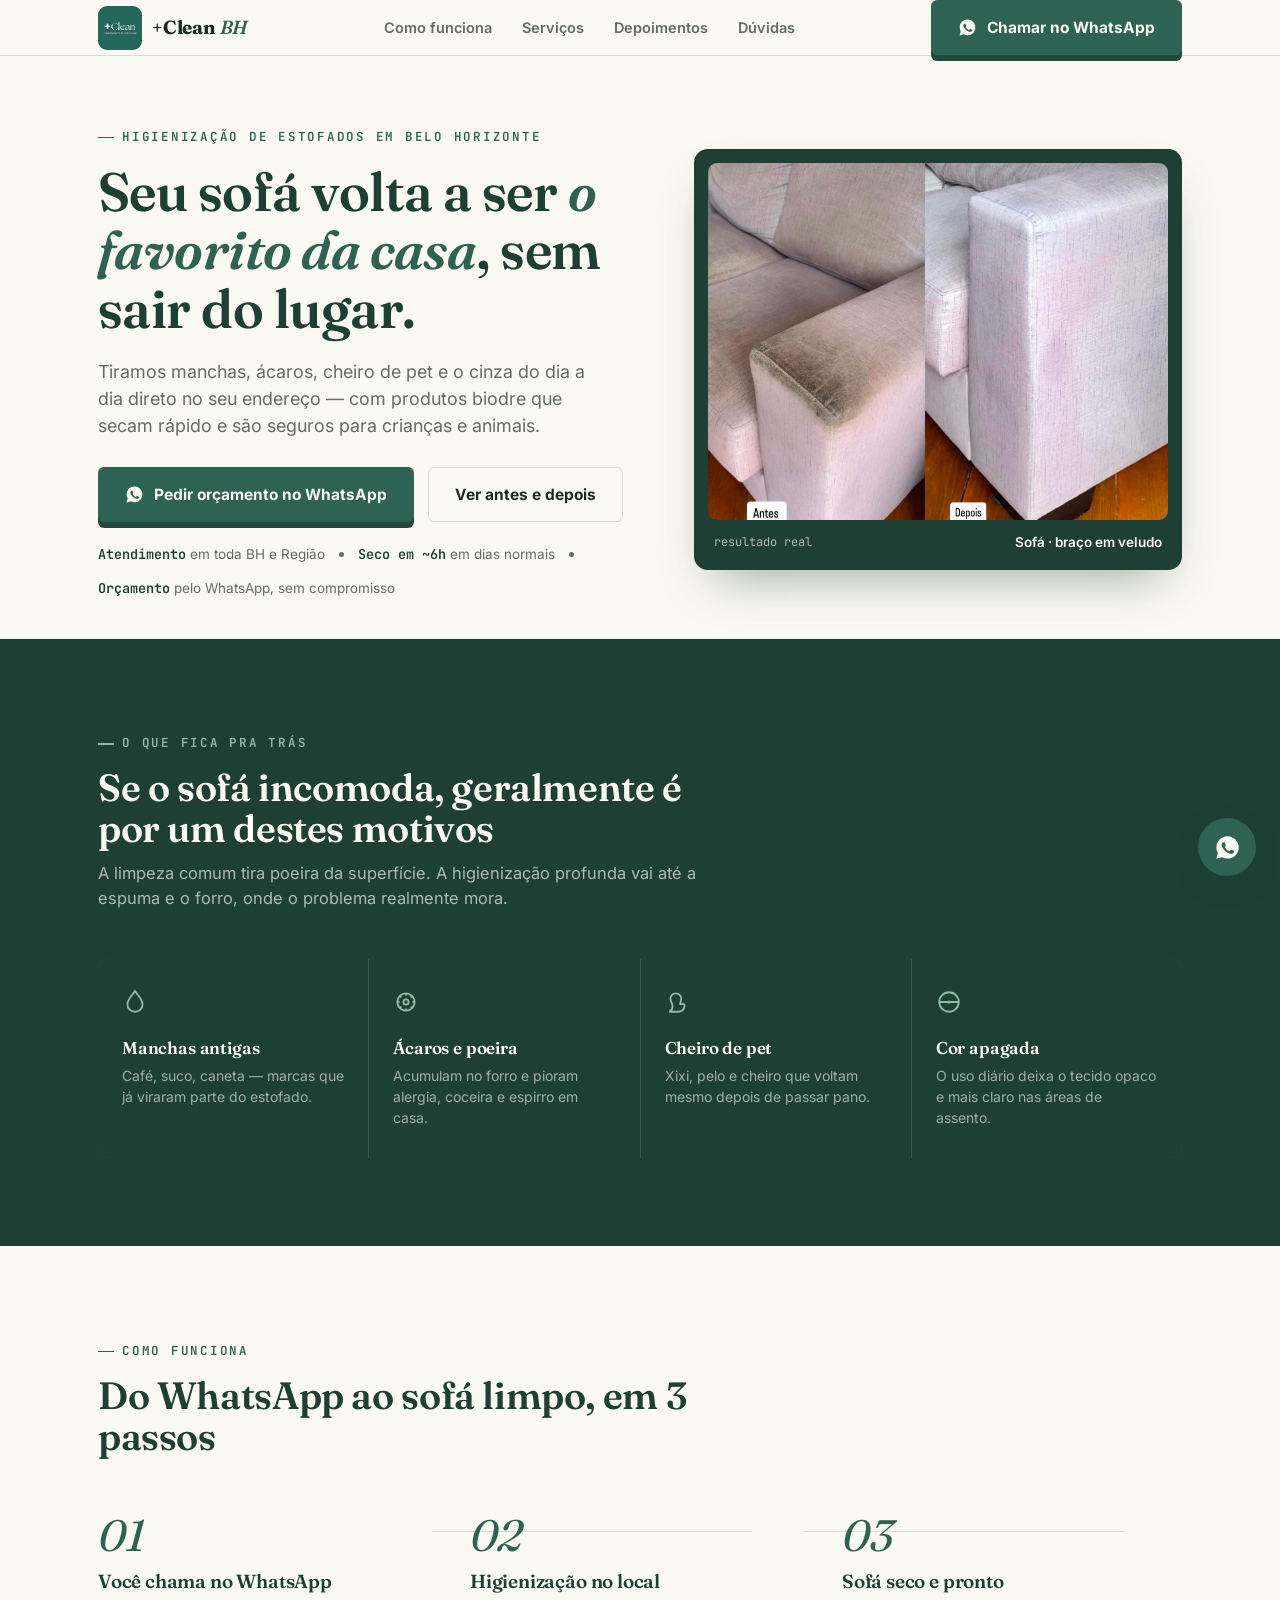
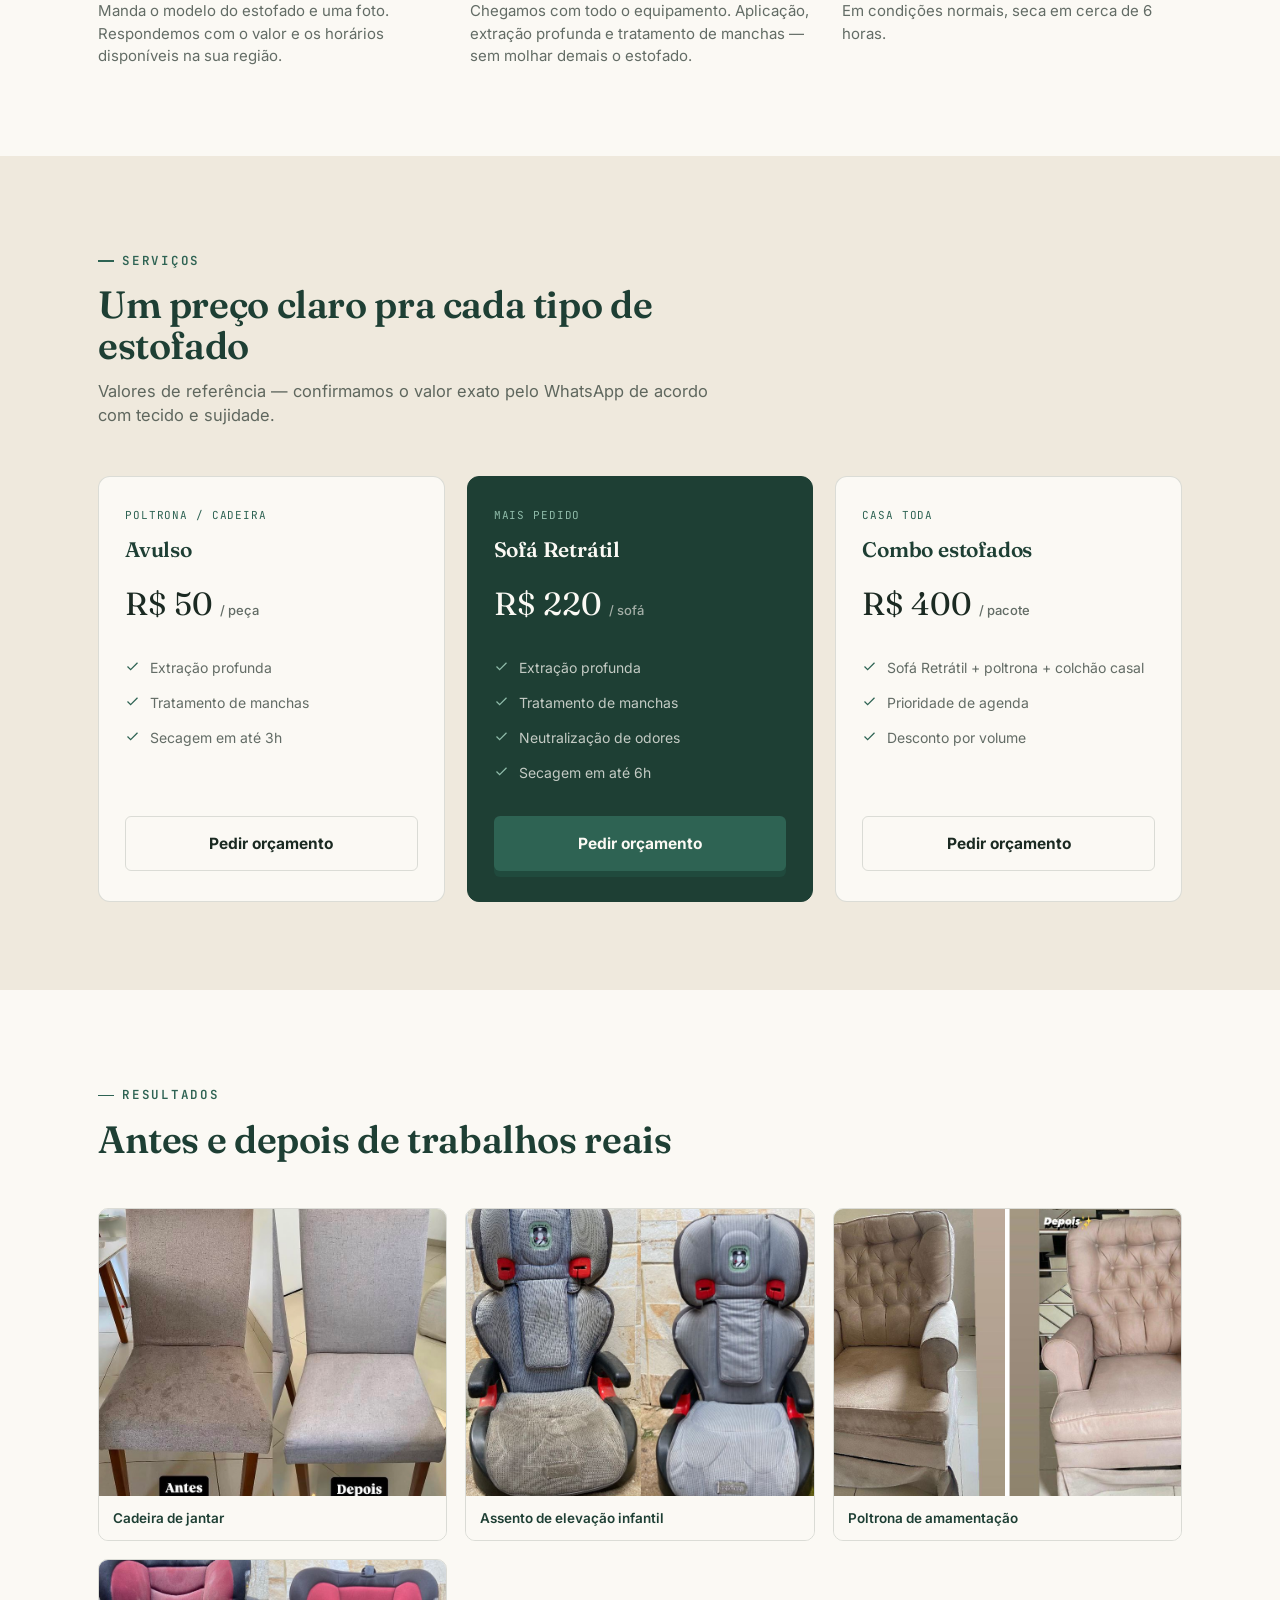
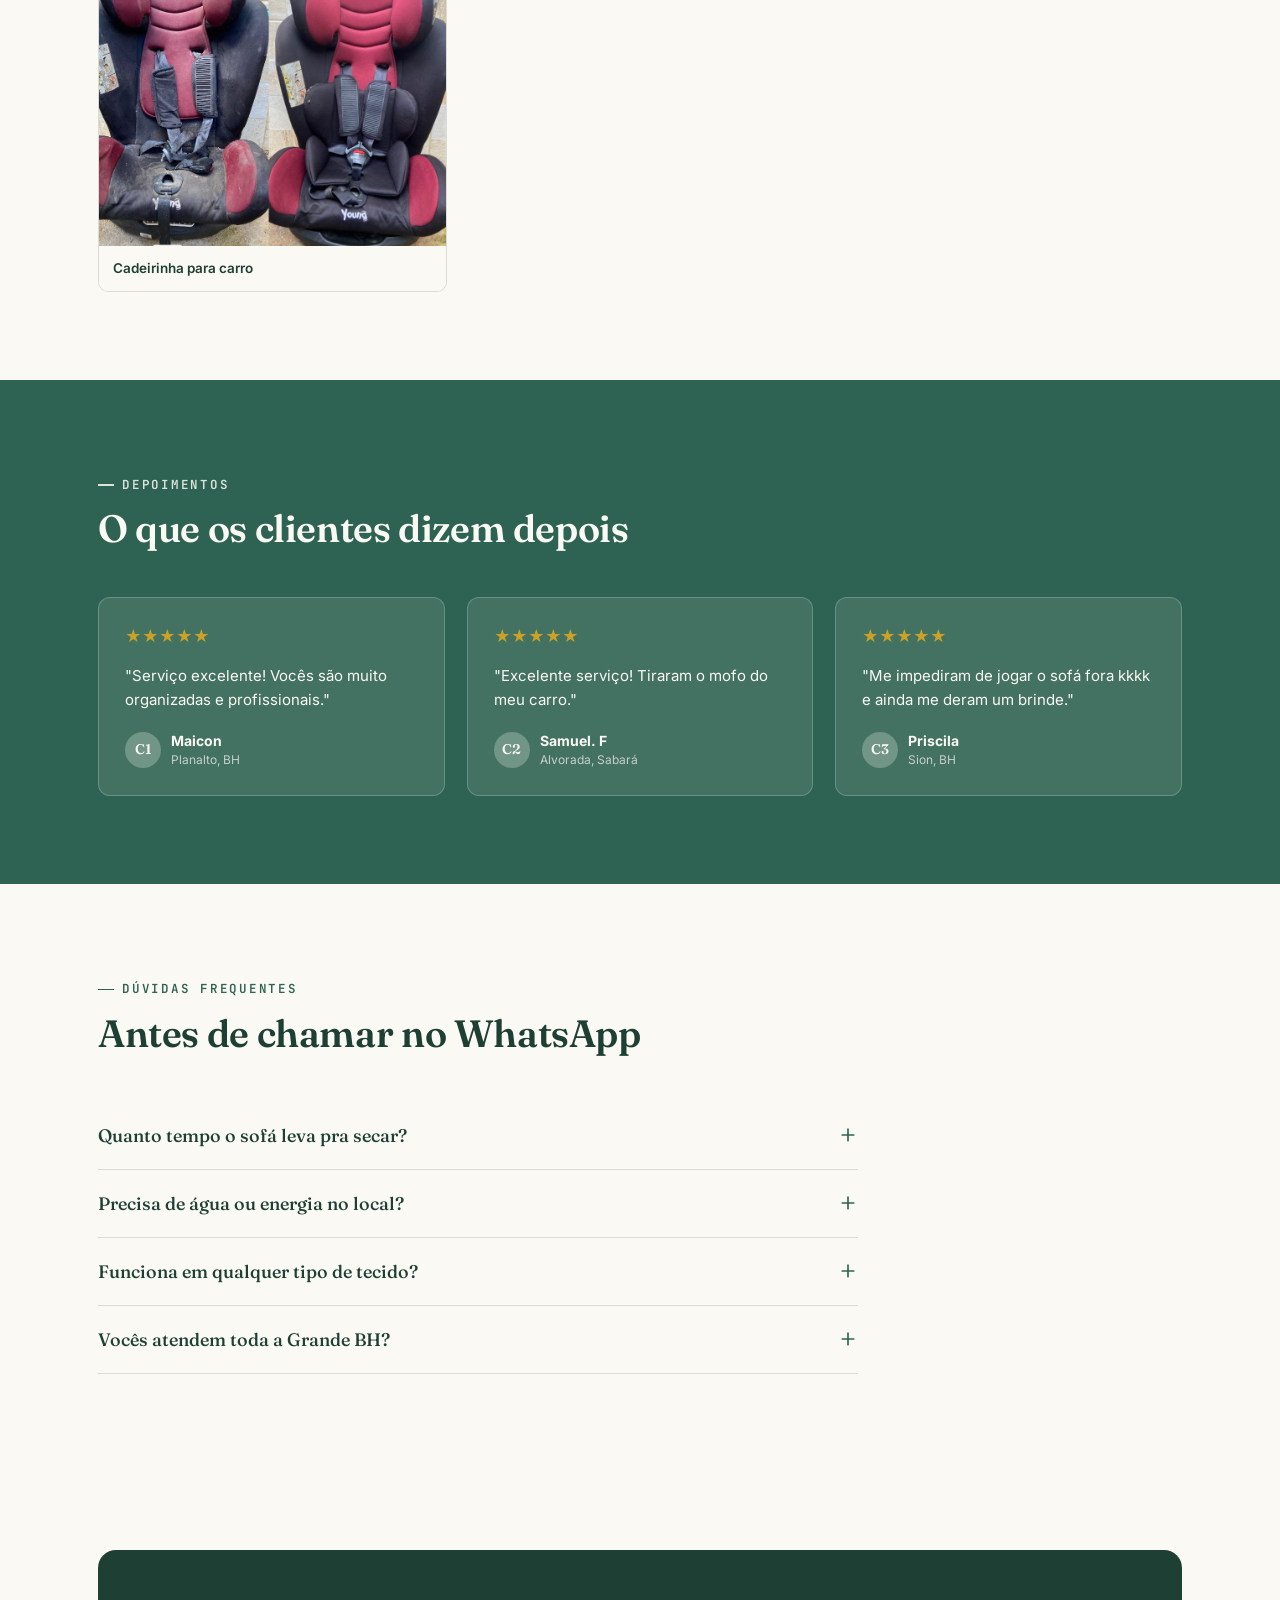
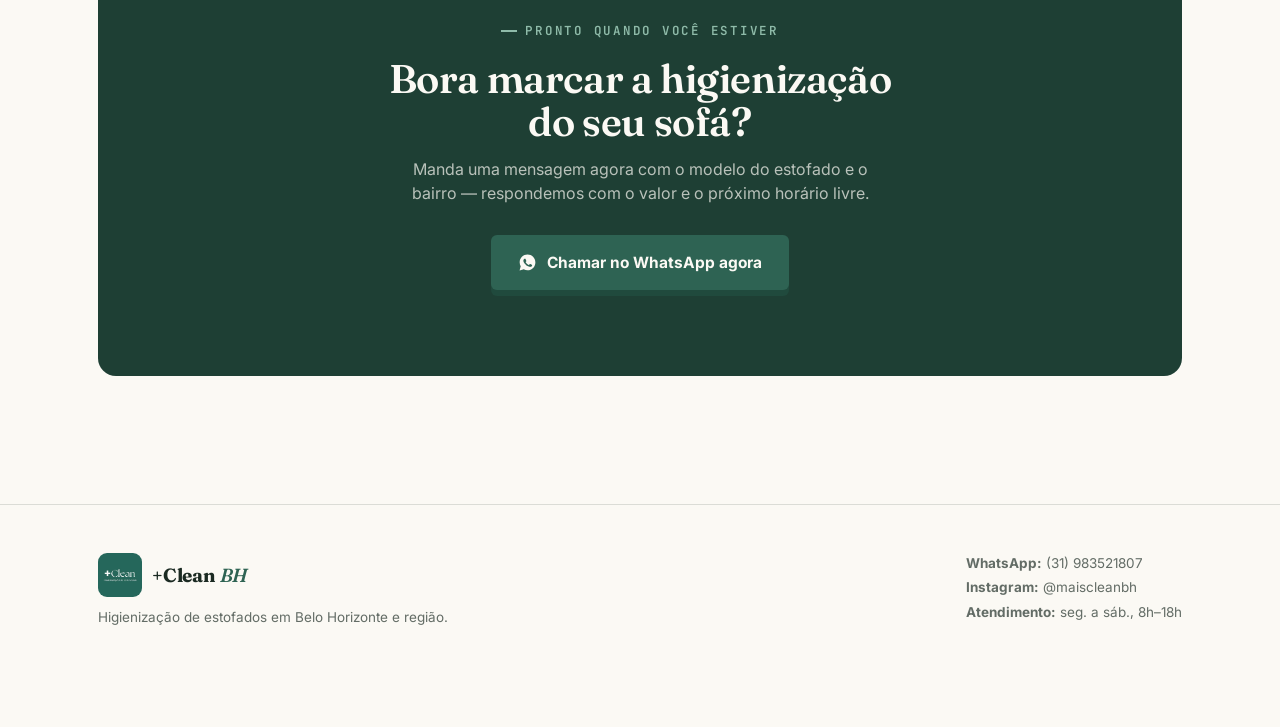
==== index.html @ 47be3934 "Primeiro commit" ====
<!DOCTYPE html>
<html lang="pt-BR">
<head>
<meta charset="UTF-8">
<meta name="description" content="Higienização de estofados em Belo Horizonte. Tire manchas, ácaros e cheiros desagradáveis do seu sofá com nossos serviços profissionais.">
<title>+Clean BH | Higienização de Estofados</title>
<link rel="preconnect" href="https://fonts.googleapis.com">
<link rel="preconnect" href="https://fonts.gstatic.com" crossorigin>
<link href="https://fonts.googleapis.com/css2?family=Fraunces:ital,opsz,wght@0,9..144,400;0,9..144,500;0,9..144,600;0,9..144,700;1,9..144,500&family=Inter:wght@400;500;600;700;800&family=JetBrains+Mono:wght@500;600&display=swap" rel="stylesheet">
<link rel="stylesheet" href="style.css">
</head>
<body>
<header>
  <nav class="wrap">
    <a href="#top" class="logo">
      <img src="images/logo.jpg" alt="+Clean Higienização de Estofados" class="logo-img">
      <span class="logo-text">+Clean <span>BH</span></span>
    </a>
    <ul class="nav-links">
      <li><a href="#como-funciona">Como funciona</a></li>
      <li><a href="#servicos">Serviços</a></li>
      <li><a href="#depoimentos">Depoimentos</a></li>
      <li><a href="#faq">Dúvidas</a></li>
    </ul>
    <a class="btn btn-primary nav-cta" href="https://whatsss.link/2kpx1f" target="_blank" rel="noopener">
      <svg viewBox="0 0 24 24" fill="currentColor"><path d="M12.04 2C6.58 2 2.13 6.45 2.13 11.91c0 1.79.47 3.46 1.29 4.91L2 22l5.29-1.38a9.9 9.9 0 0 0 4.75 1.21h.01c5.46 0 9.91-4.45 9.91-9.91S17.5 2 12.04 2Zm5.8 14.14c-.24.68-1.4 1.31-1.93 1.36-.5.05-.98.24-3.28-.68-2.78-1.11-4.56-3.93-4.7-4.11-.14-.18-1.12-1.49-1.12-2.84 0-1.35.71-2.01.96-2.28.24-.27.53-.34.71-.34h.5c.16 0 .38-.03.58.44.24.57.82 1.98.89 2.12.07.14.11.31.02.5-.09.18-.14.3-.27.46-.14.16-.29.36-.41.48-.14.14-.28.29-.12.57.16.27.71 1.18 1.53 1.91 1.05.94 1.94 1.24 2.21 1.38.27.14.43.12.59-.07.16-.2.68-.79.86-1.06.18-.27.36-.23.6-.14.25.09 1.58.75 1.85.88.27.14.45.2.51.32.07.11.07.66-.17 1.34Z"/></svg>
      Chamar no WhatsApp
    </a>
  </nav>
</header>

<main id="top">
  <!-- ============ HERO ============ -->
  <section class="hero">
    <div class="wrap hero-grid">
      <div>
        <span class="eyebrow">Higienização de estofados em Belo Horizonte</span>
        <h1>Seu sofá volta a ser <em>o favorito da casa</em>, sem sair do lugar.</h1>
        <p class="lede">Tiramos manchas, ácaros, cheiro de pet e o cinza do dia a dia direto no seu endereço — com produtos biodre que secam rápido e são seguros para crianças e animais.</p>
        <div class="hero-ctas">
          <a class="btn btn-primary" href="https://whatsss.link/2kpx1f" target="_blank" rel="noopener">
            <svg viewBox="0 0 24 24" fill="currentColor"><path d="M12.04 2C6.58 2 2.13 6.45 2.13 11.91c0 1.79.47 3.46 1.29 4.91L2 22l5.29-1.38a9.9 9.9 0 0 0 4.75 1.21h.01c5.46 0 9.91-4.45 9.91-9.91S17.5 2 12.04 2Zm5.8 14.14c-.24.68-1.4 1.31-1.93 1.36-.5.05-.98.24-3.28-.68-2.78-1.11-4.56-3.93-4.7-4.11-.14-.18-1.12-1.49-1.12-2.84 0-1.35.71-2.01.96-2.28.24-.27.53-.34.71-.34h.5c.16 0 .38-.03.58.44.24.57.82 1.98.89 2.12.07.14.11.31.02.5-.09.18-.14.3-.27.46-.14.16-.29.36-.41.48-.14.14-.28.29-.12.57.16.27.71 1.18 1.53 1.91 1.05.94 1.94 1.24 2.21 1.38.27.14.43.12.59-.07.16-.2.68-.79.86-1.06.18-.27.36-.23.6-.14.25.09 1.58.75 1.85.88.27.14.45.2.51.32.07.11.07.66-.17 1.34Z"/></svg>
            Pedir orçamento no WhatsApp
          </a>
          <a class="btn btn-ghost" href="#galeria">Ver antes e depois</a>
        </div>
        <div class="trust-row">
          <span><strong>Atendimento</strong> em toda BH e Região</span>
          <span class="trust-dot"></span>
          <span><strong>Seco em ~6h</strong> em dias normais</span>
          <span class="trust-dot"></span>
          <span><strong>Orçamento</strong> pelo WhatsApp, sem compromisso</span>
        </div>
      </div>

      <div>
        <div class="photo-card">
          <img src="images/sofa-antes-depois.jpg" alt="Sofá antes e depois da higienização">
          <div class="photo-caption">
            <span>resultado real</span>
            <strong>Sofá · braço em veludo</strong>
          </div>
        </div>
      </div>
    </div>
  </section>

  <!-- ============ PROBLEMS ============ -->
  <section class="problems">
    <div class="wrap">
      <div class="section-head">
        <span class="eyebrow">O que fica pra trás</span>
        <h2>Se o sofá incomoda, geralmente é por um destes motivos</h2>
        <p>A limpeza comum tira poeira da superfície. A higienização profunda vai até a espuma e o forro, onde o problema realmente mora.</p>
      </div>
      <div class="p-grid">
        <div class="p-item">
          <svg viewBox="0 0 24 24" fill="none" stroke="currentColor" stroke-width="1.7"><path d="M12 2C9 6 5 10 5 14a7 7 0 0 0 14 0c0-4-4-8-7-12Z"/></svg>
          <h3>Manchas antigas</h3>
          <p>Café, suco, caneta — marcas que já viraram parte do estofado.</p>
        </div>
        <div class="p-item">
          <svg viewBox="0 0 24 24" fill="none" stroke="currentColor" stroke-width="1.7"><circle cx="12" cy="12" r="8"/><circle cx="12" cy="12" r="2.4"/><path d="M12 4v2M12 18v2M4 12h2M18 12h2M6.3 6.3l1.4 1.4M16.3 16.3l1.4 1.4M17.7 6.3l-1.4 1.4M7.7 16.3l-1.4 1.4"/></svg>
          <h3>Ácaros e poeira</h3>
          <p>Acumulam no forro e pioram alergia, coceira e espirro em casa.</p>
        </div>
        <div class="p-item">
          <svg viewBox="0 0 24 24" fill="none" stroke="currentColor" stroke-width="1.7"><path d="M4 21c2-1 3-3 3-5 0-3-2-4-2-7a5 5 0 0 1 10 0c0 2-1 3-1 5 2 0 4-1 4 2 0 3-3 5-6 5H4Z"/></svg>
          <h3>Cheiro de pet</h3>
          <p>Xixi, pelo e cheiro que voltam mesmo depois de passar pano.</p>
        </div>
        <div class="p-item">
          <svg viewBox="0 0 24 24" fill="none" stroke="currentColor" stroke-width="1.7"><path d="M3 12h18M3 12a9 9 0 0 1 18 0M3 12a9 9 0 0 0 18 0"/><circle cx="12" cy="12" r="1.4" fill="currentColor" stroke="none"/></svg>
          <h3>Cor apagada</h3>
          <p>O uso diário deixa o tecido opaco e mais claro nas áreas de assento.</p>
        </div>
      </div>
    </div>
  </section>

  <!-- ============ HOW IT WORKS ============ -->
  <section id="como-funciona">
    <div class="wrap">
      <div class="section-head">
        <span class="eyebrow">Como funciona</span>
        <h2>Do WhatsApp ao sofá limpo, em 3 passos</h2>
      </div>
      <div class="steps">
        <div class="step">
          <span class="step-num">01</span>
          <h3>Você chama no WhatsApp</h3>
          <p>Manda o modelo do estofado e uma foto. Respondemos com o valor e os horários disponíveis na sua região.</p>
          <div class="step-line"></div>
        </div>
        <div class="step">
          <span class="step-num">02</span>
          <h3>Higienização no local</h3>
          <p>Chegamos com todo o equipamento. Aplicação, extração profunda e tratamento de manchas — sem molhar demais o estofado.</p>
          <div class="step-line"></div>
        </div>
        <div class="step">
          <span class="step-num">03</span>
          <h3>Sofá seco e pronto</h3>
          <p>Em condições normais, seca em cerca de 6 horas.</p>
        </div>
      </div>
    </div>
  </section>

  <!-- ============ SERVICES ============ -->
  <section class="services" id="servicos">
    <div class="wrap">
      <div class="section-head">
        <span class="eyebrow">Serviços</span>
        <h2>Um preço claro pra cada tipo de estofado</h2>
        <p>Valores de referência — confirmamos o valor exato pelo WhatsApp de acordo com tecido e sujidade.</p>
      </div>
      <div class="s-grid">
        <div class="s-card">
          <span class="tag">Poltrona / Cadeira</span>
          <h3>Avulso</h3>
          <div class="price">R$ 50 <small>/ peça</small></div>
          <ul>
            <li><svg viewBox="0 0 24 24" fill="none" stroke="currentColor" stroke-width="2"><path d="M20 6 9 17l-5-5"/></svg>Extração profunda</li>
            <li><svg viewBox="0 0 24 24" fill="none" stroke="currentColor" stroke-width="2"><path d="M20 6 9 17l-5-5"/></svg>Tratamento de manchas</li>
            <li><svg viewBox="0 0 24 24" fill="none" stroke="currentColor" stroke-width="2"><path d="M20 6 9 17l-5-5"/></svg>Secagem em até 3h</li>
          </ul>
          <a class="btn btn-ghost" href="https://whatsss.link/2kpx1f" target="_blank" rel="noopener">Pedir orçamento</a>
        </div>
        <div class="s-card featured">
          <span class="tag">Mais pedido</span>
          <h3>Sofá Retrátil</h3>
          <div class="price">R$ 220 <small>/ sofá</small></div>
          <ul>
            <li><svg viewBox="0 0 24 24" fill="none" stroke="currentColor" stroke-width="2"><path d="M20 6 9 17l-5-5"/></svg>Extração profunda</li>
            <li><svg viewBox="0 0 24 24" fill="none" stroke="currentColor" stroke-width="2"><path d="M20 6 9 17l-5-5"/></svg>Tratamento de manchas</li>
            <li><svg viewBox="0 0 24 24" fill="none" stroke="currentColor" stroke-width="2"><path d="M20 6 9 17l-5-5"/></svg>Neutralização de odores</li>
            <li><svg viewBox="0 0 24 24" fill="none" stroke="currentColor" stroke-width="2"><path d="M20 6 9 17l-5-5"/></svg>Secagem em até 6h</li>
          </ul>
          <a class="btn btn-primary" href="https://whatsss.link/2kpx1f" target="_blank" rel="noopener">Pedir orçamento</a>
        </div>
        <div class="s-card">
          <span class="tag">Casa toda</span>
          <h3>Combo estofados</h3>
          <div class="price">R$ 400 <small>/ pacote</small></div>
          <ul>
            <li><svg viewBox="0 0 24 24" fill="none" stroke="currentColor" stroke-width="2"><path d="M20 6 9 17l-5-5"/></svg>Sofá Retrátil + poltrona + colchão casal </li>
            <li><svg viewBox="0 0 24 24" fill="none" stroke="currentColor" stroke-width="2"><path d="M20 6 9 17l-5-5"/></svg>Prioridade de agenda</li>
            <li><svg viewBox="0 0 24 24" fill="none" stroke="currentColor" stroke-width="2"><path d="M20 6 9 17l-5-5"/></svg>Desconto por volume</li>
          </ul>
          <a class="btn btn-ghost" href="https://whatsss.link/2kpx1f" target="_blank" rel="noopener">Pedir orçamento</a>
        </div>
      </div>
    </div>
  </section>

  <!-- ============ GALLERY (fotos reais) ============ -->
  <section id="galeria">
    <div class="wrap">
      <div class="section-head">
        <span class="eyebrow">Resultados</span>
        <h2>Antes e depois de trabalhos reais</h2>
      </div>
      <div class="gallery">
        <div class="g-item">
          <img src="images/cadeira-antes-depois.jpg" alt="Cadeira de jantar antes e depois da higienização">
          <p class="g-caption">Cadeira de jantar</p>
        </div>
        <div class="g-item">
          <img src="images/elevacao-antes-depois.jpg" alt="Assento de elevação infantil antes e depois da higienização">
          <p class="g-caption">Assento de elevação infantil</p>
        </div>
        <div class="g-item">
          <img src="images/poltrona-amamentação.jpg" alt="Sofá antes e depois da higienização">
          <p class="g-caption">Poltrona de amamentação</p>
        </div>
        <div class="g-item">
          <img src="images/cadeirinha-antes-depois.jpg" alt="Cadeirinha de bebê para carro antes e depois da higienização">
          <p class="g-caption">Cadeirinha para carro</p>
        </div>
      </div>
    </div>
  </section>

  <!-- ============ TESTIMONIALS ============ -->
  <section class="testi" id="depoimentos">
    <div class="wrap">
      <div class="section-head">
        <span class="eyebrow">Depoimentos</span>
        <h2>O que os clientes dizem depois</h2>
      </div>
      <div class="t-grid">
        <div class="t-card">
          <div class="t-stars">★★★★★</div>
          <p class="quote">"Serviço excelente! Vocês são muito organizadas e profissionais."</p>
          <div class="t-who">
            <div class="t-avatar">C1</div>
            <div><strong>Maicon</strong><span>Planalto, BH</span></div>
          </div>
        </div>
        <div class="t-card">
          <div class="t-stars">★★★★★</div>
          <p class="quote">"Excelente serviço! Tiraram o mofo do meu carro."</p>
          <div class="t-who">
            <div class="t-avatar">C2</div>
            <div><strong>Samuel. F</strong><span>Alvorada, Sabará</span></div>
          </div>
        </div>
        <div class="t-card">
          <div class="t-stars">★★★★★</div>
          <p class="quote">"Me impediram de jogar o sofá fora kkkk e ainda me deram um brinde."</p>
          <div class="t-who">
            <div class="t-avatar">C3</div>
            <div><strong>Priscila</strong><span>Sion, BH</span></div>
          </div>
        </div>
      </div>
    </div>
  </section>

  <!-- ============ FAQ ============ -->
  <section id="faq">
    <div class="wrap">
      <div class="section-head">
        <span class="eyebrow">Dúvidas frequentes</span>
        <h2>Antes de chamar no WhatsApp</h2>
      </div>
      <div class="faq-list">
        <div class="faq-item">
          <button class="faq-q">Quanto tempo o sofá leva pra secar? <svg viewBox="0 0 24 24" fill="none" stroke="currentColor" stroke-width="2" stroke-linecap="round"><path d="M12 5v14M5 12h14"/></svg></button>
          <div class="faq-a"><p>Em dias com ventilação normal, entre 6 e 8 horas. Em dias muito úmidos pode levar um pouco mais — combinamos isso na visita.</p></div>
        </div>
        <div class="faq-item">
          <button class="faq-q">Precisa de água ou energia no local? <svg viewBox="0 0 24 24" fill="none" stroke="currentColor" stroke-width="2" stroke-linecap="round"><path d="M12 5v14M5 12h14"/></svg></button>
          <div class="faq-a"><p>Levamos todo o equipamento e produtos. Só precisamos de uma tomada próxima ao estofado e de acesso a água.</p></div>
        </div>
        <div class="faq-item">
          <button class="faq-q">Funciona em qualquer tipo de tecido? <svg viewBox="0 0 24 24" fill="none" stroke="currentColor" stroke-width="2" stroke-linecap="round"><path d="M12 5v14M5 12h14"/></svg></button>
          <div class="faq-a"><p>Sim — ajustamos o produto e a técnica conforme o tecido (suede, veludo, linho, couro sintético etc). Se tiver dúvida, manda uma foto no WhatsApp antes.</p></div>
        </div>
        <div class="faq-item">
          <button class="faq-q">Vocês atendem toda a Grande BH? <svg viewBox="0 0 24 24" fill="none" stroke="currentColor" stroke-width="2" stroke-linecap="round"><path d="M12 5v14M5 12h14"/></svg></button>
          <div class="faq-a"><p>Sim. Manda seu bairro no WhatsApp que confirmamos a disponibilidade e o horário mais próximo.</p></div>
        </div>
      </div>
    </div>
  </section>

  <!-- ============ FINAL CTA ============ -->
  <section>
    <div class="wrap">
      <div class="final-cta">
        <span class="eyebrow">Pronto quando você estiver</span>
        <h2>Bora marcar a higienização do seu sofá?</h2>
        <p>Manda uma mensagem agora com o modelo do estofado e o bairro — respondemos com o valor e o próximo horário livre.</p>
        <div class="hero-ctas">
          <a class="btn btn-primary" href="https://whatsss.link/2kpx1f" target="_blank" rel="noopener">
            <svg viewBox="0 0 24 24" fill="currentColor"><path d="M12.04 2C6.58 2 2.13 6.45 2.13 11.91c0 1.79.47 3.46 1.29 4.91L2 22l5.29-1.38a9.9 9.9 0 0 0 4.75 1.21h.01c5.46 0 9.91-4.45 9.91-9.91S17.5 2 12.04 2Zm5.8 14.14c-.24.68-1.4 1.31-1.93 1.36-.5.05-.98.24-3.28-.68-2.78-1.11-4.56-3.93-4.7-4.11-.14-.18-1.12-1.49-1.12-2.84 0-1.35.71-2.01.96-2.28.24-.27.53-.34.71-.34h.5c.16 0 .38-.03.58.44.24.57.82 1.98.89 2.12.07.14.11.31.02.5-.09.18-.14.3-.27.46-.14.16-.29.36-.41.48-.14.14-.28.29-.12.57.16.27.71 1.18 1.53 1.91 1.05.94 1.94 1.24 2.21 1.38.27.14.43.12.59-.07.16-.2.68-.79.86-1.06.18-.27.36-.23.6-.14.25.09 1.58.75 1.85.88.27.14.45.2.51.32.07.11.07.66-.17 1.34Z"/></svg>
            Chamar no WhatsApp agora
          </a>
        </div>
      </div>
    </div>
  </section>
</main>

<footer>
  <div class="wrap foot-grid">
    <div>
      <a href="#top" class="logo">
        <img src="images/logo.jpg" alt="+Clean Higienização de Estofados" class="logo-img">
        <span class="logo-text">+Clean <span>BH</span></span>
      </a>
      <p class="cols">Higienização de estofados em Belo Horizonte e região.</p>
    </div>
    <div class="cols">
      <p><strong>WhatsApp:</strong> (31) 983521807</p>
      <p><strong>Instagram:</strong> @maiscleanbh</p>
      <p><strong>Atendimento:</strong> seg. a sáb., 8h–18h</p>
    </div>
  </div>
</footer>

<a class="float-wa" href="https://whatsss.link/2kpx1f" target="_blank" rel="noopener" aria-label="Chamar no WhatsApp">
  <svg viewBox="0 0 24 24" fill="currentColor"><path d="M12.04 2C6.58 2 2.13 6.45 2.13 11.91c0 1.79.47 3.46 1.29 4.91L2 22l5.29-1.38a9.9 9.9 0 0 0 4.75 1.21h.01c5.46 0 9.91-4.45 9.91-9.91S17.5 2 12.04 2Zm5.8 14.14c-.24.68-1.4 1.31-1.93 1.36-.5.05-.98.24-3.28-.68-2.78-1.11-4.56-3.93-4.7-4.11-.14-.18-1.12-1.49-1.12-2.84 0-1.35.71-2.01.96-2.28.24-.27.53-.34.71-.34h.5c.16 0 .38-.03.58.44.24.57.82 1.98.89 2.12.07.14.11.31.02.5-.09.18-.14.3-.27.46-.14.16-.29.36-.41.48-.14.14-.28.29-.12.57.16.27.71 1.18 1.53 1.91 1.05.94 1.94 1.24 2.21 1.38.27.14.43.12.59-.07.16-.2.68-.79.86-1.06.18-.27.36-.23.6-.14.25.09 1.58.75 1.85.88.27.14.45.2.51.32.07.11.07.66-.17 1.34Z"/></svg>
</a>

<script>
  document.querySelectorAll('.faq-item').forEach(function(item){
    var btn = item.querySelector('.faq-q');
    var answer = item.querySelector('.faq-a');
    btn.addEventListener('click', function(){
      var isOpen = item.classList.contains('open');
      document.querySelectorAll('.faq-item.open').forEach(function(other){
        other.classList.remove('open');
        other.querySelector('.faq-a').style.maxHeight = null;
      });
      if(!isOpen){
        item.classList.add('open');
        answer.style.maxHeight = answer.scrollHeight + 'px';
      }
    });
  });
</script>

</body>
</html>
---- style.css ----
:root{
  /* ===== CORES DA MARCA — troque aqui pra mudar o site inteiro ===== */
  --forest: #1E3F34;       /* verde escuro (fundos escuros, textos fortes) */
  --brand: #2E6353;        /* verde principal da logo (botões, links, destaques) */
  --brand-dark: #204A3D;   /* verde principal mais escuro (sombra dos botões) */
  --brand-light: #8FBBA9;  /* verde claro (ícones e textos sobre fundo escuro) */
  --gold: #C9A227;         /* dourado (estrelas e pequenos destaques) */
  --cream: #EFE9DD;        /* bege claro (fundo de seções alternadas) */
  --paper: #FBF9F4;        /* quase branco (fundo padrão da página) */
  --ink: #1B2A22;          /* cor do texto principal */
  --ink-soft: rgba(27,42,34,0.68); /* texto secundário */
  --line: rgba(27,42,34,0.14);     /* linhas e bordas sutis */
  --radius: 6px;
}
*{box-sizing:border-box; margin:0; padding:0;}
html{scroll-behavior:smooth;}
body{
  font-family:'Inter', sans-serif;
  background:var(--paper);
  color:var(--ink);
  line-height:1.5;
  -webkit-font-smoothing:antialiased;
}
img{max-width:100%; display:block;}
a{color:inherit; text-decoration:none;}
ul{list-style:none;}
.wrap{max-width:1140px; margin:0 auto; padding:0 28px;}
h1,h2,h3{font-family:'Fraunces', serif; line-height:1.08; letter-spacing:-0.01em; font-weight:600;}
.eyebrow{
  font-family:'JetBrains Mono', monospace;
  font-size:12.5px;
  font-weight:600;
  letter-spacing:0.14em;
  text-transform:uppercase;
  color:var(--brand);
  display:inline-flex;
  align-items:center;
  gap:8px;
}
.eyebrow::before{
  content:"";
  width:16px; height:1.5px; background:var(--brand);
  display:inline-block;
}
.btn{
  display:inline-flex; align-items:center; gap:10px;
  font-family:'Inter', sans-serif; font-weight:700; font-size:15.5px;
  padding:15px 26px; border-radius:var(--radius);
  border:1.5px solid transparent; cursor:pointer;
  transition:transform .18s ease, box-shadow .18s ease, background .18s ease;
}
.btn-primary{ background:var(--brand); color:var(--paper); box-shadow:0 6px 0 var(--brand-dark);}
.btn-primary:hover{ transform:translateY(-2px); box-shadow:0 8px 0 var(--brand-dark);}
.btn-primary:active{ transform:translateY(2px); box-shadow:0 3px 0 var(--brand-dark);}
.btn-ghost{ border-color:var(--line); color:var(--ink); background:transparent;}
.btn-ghost:hover{ border-color:var(--forest);}
.btn svg{width:19px; height:19px; flex-shrink:0;}

/* ---------- NAV ---------- */
header{
  position:sticky; top:0; z-index:50;
  background:rgba(251,249,244,0.9); backdrop-filter:blur(8px);
  border-bottom:1px solid var(--line);
}
nav{ display:flex; align-items:center; justify-content:space-between; padding:14px 28px;}
.logo{ display:flex; align-items:center; gap:10px;}
.logo-img{ height:44px; width:44px; border-radius:9px; object-fit:cover; flex-shrink:0;}
.logo-text{ font-family:'Fraunces', serif; font-weight:700; font-size:19px; letter-spacing:-0.01em; color:var(--ink);}
.logo-text span{ color:var(--brand); font-style:italic; font-weight:600;}
.nav-links{ display:flex; gap:30px; font-size:14.5px; font-weight:600; color:var(--ink-soft);}
.nav-links a:hover{ color:var(--forest);}
.nav-cta{ display:none; }
@media(min-width:860px){ .nav-cta{display:inline-flex;} }
@media(max-width:859px){ .nav-links{display:none;} }

/* ---------- HERO ---------- */
.hero{ padding:64px 0 40px; position:relative; overflow:hidden;}
.hero-grid{ display:grid; grid-template-columns:1.05fr 0.95fr; gap:56px; align-items:center;}
@media(max-width:900px){ .hero-grid{grid-template-columns:1fr;} }
.hero h1{ font-size:clamp(34px, 5vw, 54px); margin:16px 0 20px; color:var(--forest);}
.hero h1 em{ font-style:italic; color:var(--brand);}
.hero p.lede{ font-size:18px; color:var(--ink-soft); max-width:46ch; margin-bottom:28px;}
.hero-ctas{ display:flex; gap:14px; flex-wrap:wrap; margin-bottom:22px;}
.trust-row{ display:flex; align-items:center; gap:14px; font-size:13.5px; color:var(--ink-soft); flex-wrap:wrap;}
.trust-row strong{ color:var(--forest); font-family:'JetBrains Mono', monospace; font-weight:600;}
.trust-dot{ width:5px; height:5px; border-radius:50%; background:var(--ink-soft); flex-shrink:0;}

/* ---------- PHOTO CARD (antes/depois — fotos reais) ---------- */
.photo-card{
  background:var(--forest); border-radius:14px; padding:14px;
  box-shadow:0 24px 48px -20px rgba(30,63,52,0.45);
}
.photo-card img{ border-radius:9px; width:100%; aspect-ratio:4/3.1; object-fit:cover;}
.photo-caption{ display:flex; justify-content:space-between; align-items:center; padding:12px 6px 4px; color:var(--paper);}
.photo-caption span{ font-size:12px; font-family:'JetBrains Mono', monospace; opacity:0.65;}
.photo-caption strong{ font-family:'Inter'; font-size:13.5px; font-weight:600;}

/* ---------- SECTION SHELL ---------- */
section{ padding:88px 0; }
.section-head{ max-width:640px; margin-bottom:48px; }
.section-head h2{ font-size:clamp(28px,3.4vw,38px); color:var(--forest); margin-top:14px;}
.section-head p{ color:var(--ink-soft); font-size:16.5px; margin-top:12px;}
.divider{ height:1px; background:var(--line); }

/* ---------- PROBLEMS ---------- */
.problems{ background:var(--forest); color:var(--paper);}
.problems .eyebrow{ color:var(--brand-light);}
.problems .eyebrow::before{ background:var(--brand-light);}
.problems .section-head h2{ color:var(--paper);}
.problems .section-head p{ color:rgba(251,249,244,0.66);}
.p-grid{ display:grid; grid-template-columns:repeat(4,1fr); gap:1px; background:rgba(251,249,244,0.14); border-radius:12px; overflow:hidden;}
@media(max-width:820px){ .p-grid{ grid-template-columns:repeat(2,1fr);} }
.p-item{ background:var(--forest); padding:30px 24px;}
.p-item svg{ width:26px; height:26px; color:var(--brand-light); margin-bottom:18px;}
.p-item h3{ font-size:17px; color:var(--paper); margin-bottom:8px; font-weight:600;}
.p-item p{ font-size:14px; color:rgba(251,249,244,0.6);}

/* ---------- HOW IT WORKS ---------- */
.steps{ display:grid; grid-template-columns:repeat(3,1fr); gap:32px; counter-reset:step;}
@media(max-width:820px){ .steps{grid-template-columns:1fr;} }
.step{ position:relative; padding-top:8px;}
.step-num{
  font-family:'Fraunces', serif; font-style:italic; font-size:44px; color:var(--brand);
  line-height:1; margin-bottom:14px; display:block;
}
.step h3{ font-size:19px; color:var(--forest); margin-bottom:9px;}
.step p{ color:var(--ink-soft); font-size:15px;}
.step-line{ position:absolute; top:26px; left:calc(100% - 6px); width:calc(100% - 20px); height:1px; background:var(--line); }
@media(max-width:820px){ .step-line{display:none;} }

/* ---------- SERVICES / PRICING ---------- */
.services{ background:var(--cream); }
.s-grid{ display:grid; grid-template-columns:repeat(3,1fr); gap:22px;}
@media(max-width:900px){ .s-grid{grid-template-columns:1fr;} }
.s-card{
  background:var(--paper); border:1px solid var(--line); border-radius:12px; padding:30px 26px;
  display:flex; flex-direction:column; transition:transform .18s ease, box-shadow .18s ease;
}
.s-card.featured{ background:var(--forest); border-color:var(--forest); color:var(--paper);}
.s-card:hover{ transform:translateY(-4px); box-shadow:0 18px 30px -18px rgba(30,63,52,0.35);}
.s-card .tag{ font-family:'JetBrains Mono', monospace; font-size:11px; letter-spacing:0.08em; text-transform:uppercase; color:var(--brand); margin-bottom:14px;}
.s-card.featured .tag{ color:var(--brand-light);}
.s-card h3{ font-size:21px; margin-bottom:10px; color:var(--forest);}
.s-card.featured h3{ color:var(--paper);}
.s-card .price{ font-family:'Fraunces', serif; font-size:32px; margin:10px 0 4px;}
.s-card .price small{ font-family:'Inter'; font-size:13px; font-weight:500; color:var(--ink-soft);}
.s-card.featured .price small{ color:rgba(251,249,244,0.6);}
.s-card ul{ margin:18px 0 26px; flex-grow:1;}
.s-card li{ font-size:14px; padding:7px 0; display:flex; gap:10px; color:var(--ink-soft);}
.s-card.featured li{ color:rgba(251,249,244,0.75);}
.s-card li svg{ width:15px; height:15px; color:var(--brand); flex-shrink:0; margin-top:2px;}
.s-card.featured li svg{ color:var(--brand-light);}
.s-card .btn{ justify-content:center; width:100%;}

/* ---------- GALLERY (fotos reais) ---------- */
.gallery{ display:grid; grid-template-columns:repeat(3,1fr); gap:18px;}
@media(max-width:820px){ .gallery{grid-template-columns:1fr;} }
.g-item{ border-radius:10px; overflow:hidden; border:1px solid var(--line);}
.g-item img{ width:100%; aspect-ratio:4/3.3; object-fit:cover;}
.g-caption{ padding:12px 14px; font-size:13.5px; font-weight:600; color:var(--forest); background:var(--paper);}

/* ---------- TESTIMONIALS ---------- */
.testi{ background:var(--brand); color:var(--paper);}
.testi .eyebrow{ color:rgba(251,249,244,0.85);}
.testi .eyebrow::before{ background:rgba(251,249,244,0.85);}
.testi .section-head h2{ color:var(--paper);}
.t-grid{ display:grid; grid-template-columns:repeat(3,1fr); gap:22px;}
@media(max-width:900px){ .t-grid{grid-template-columns:1fr;} }
.t-card{ background:rgba(251,249,244,0.1); border:1px solid rgba(251,249,244,0.22); border-radius:12px; padding:26px;}
.t-stars{ display:flex; gap:3px; margin-bottom:16px; color:var(--gold);}
.t-card p.quote{ font-size:15px; line-height:1.6; margin-bottom:18px;}
.t-who{ display:flex; align-items:center; gap:10px;}
.t-avatar{ width:36px; height:36px; border-radius:50%; background:rgba(251,249,244,0.25); display:flex; align-items:center; justify-content:center; font-family:'Fraunces'; font-weight:600; font-size:14px;}
.t-who strong{ display:block; font-size:14px;}
.t-who span{ display:block; font-size:12px; opacity:0.7;}
.t-note{ margin-top:28px; font-size:12.5px; color:rgba(251,249,244,0.7); font-family:'JetBrains Mono', monospace;}

/* ---------- FAQ ---------- */
.faq-list{ max-width:760px; }
.faq-item{ border-bottom:1px solid var(--line); }
.faq-q{
  width:100%; text-align:left; background:none; border:none; cursor:pointer;
  padding:22px 0; display:flex; justify-content:space-between; align-items:center; gap:20px;
  font-family:'Fraunces', serif; font-size:18px; color:var(--forest); font-weight:500;
}
.faq-q svg{ width:20px; height:20px; flex-shrink:0; transition:transform .25s ease; color:var(--brand);}
.faq-item.open .faq-q svg{ transform:rotate(45deg);}
.faq-a{ max-height:0; overflow:hidden; transition:max-height .3s ease;}
.faq-a p{ padding-bottom:22px; color:var(--ink-soft); font-size:15px; max-width:60ch;}

/* ---------- FINAL CTA ---------- */
.final-cta{
  background:var(--forest); color:var(--paper); text-align:center; border-radius:18px;
  padding:64px 32px; margin:0 auto;
}
.final-cta .eyebrow{ color:var(--brand-light); justify-content:center;}
.final-cta .eyebrow::before{ background:var(--brand-light);}
.final-cta h2{ color:var(--paper); font-size:clamp(28px,4vw,40px); margin:16px auto 14px; max-width:20ch;}
.final-cta p{ color:rgba(251,249,244,0.7); max-width:48ch; margin:0 auto 30px; font-size:16px;}
.final-cta .hero-ctas{ justify-content:center;}

/* ---------- FOOTER ---------- */
footer{ padding:48px 0 100px; border-top:1px solid var(--line); margin-top:40px;}
.foot-grid{ display:flex; justify-content:space-between; align-items:flex-start; flex-wrap:wrap; gap:24px;}
.foot-grid .logo{ margin-bottom:10px;}
footer .cols{ color:var(--ink-soft); font-size:13.5px; }
footer .cols p{ margin-bottom:4px;}

/* ---------- FLOATING WHATSAPP ---------- */
.float-wa{
  position:fixed; bottom:24px; right:24px; z-index:60;
  width:58px; height:58px; border-radius:50%; background:var(--brand);
  display:flex; align-items:center; justify-content:center;
  box-shadow:0 10px 24px -6px rgba(30,63,52,0.5);
  animation:pulse 2.6s infinite;
}
.float-wa svg{ width:27px; height:27px; color:var(--paper);}
@keyframes pulse{
  0%{ box-shadow:0 10px 24px -6px rgba(30,63,52,0.5), 0 0 0 0 rgba(46,99,83,0.55);}
  70%{ box-shadow:0 10px 24px -6px rgba(30,63,52,0.5), 0 0 0 14px rgba(46,99,83,0);}
  100%{ box-shadow:0 10px 24px -6px rgba(30,63,52,0.5), 0 0 0 0 rgba(46,99,83,0);}
}

@media (prefers-reduced-motion: reduce){
  html{scroll-behavior:auto;}
  .float-wa{animation:none;}
  *{transition:none !important;}
}
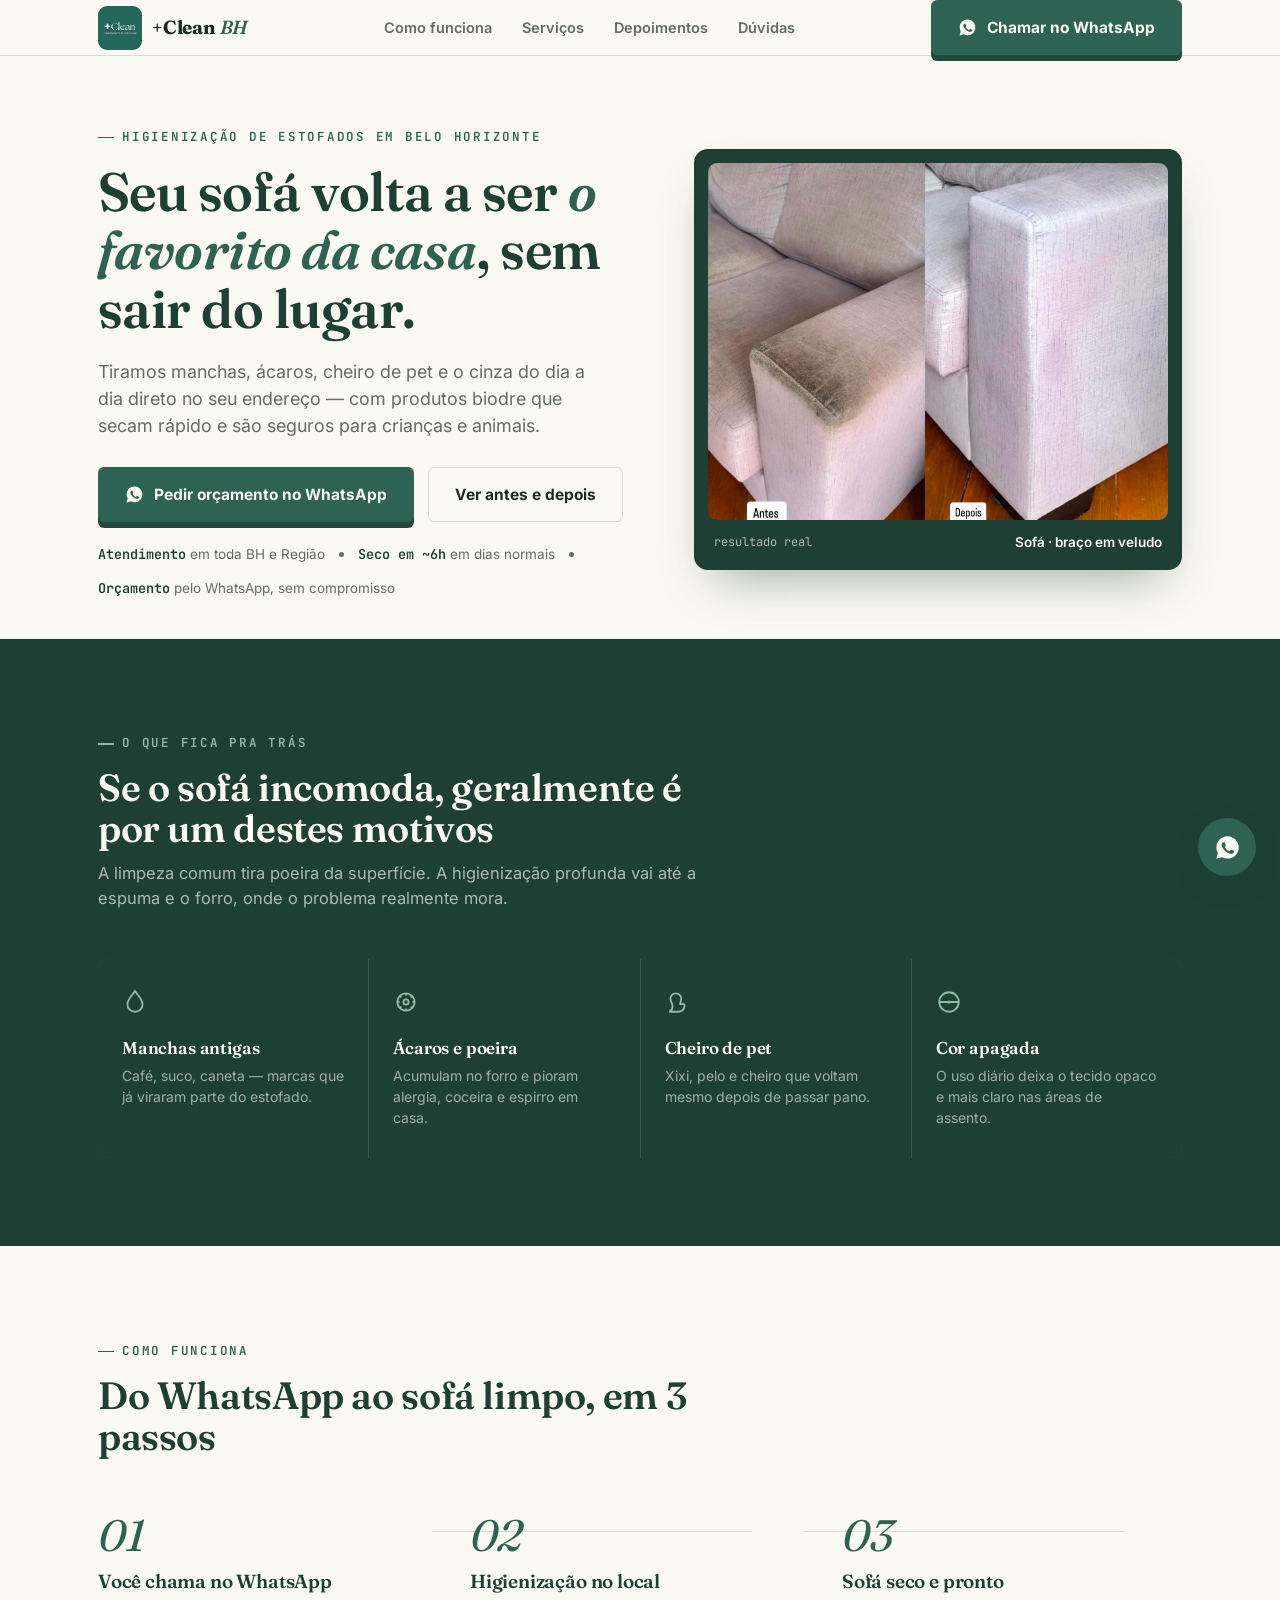
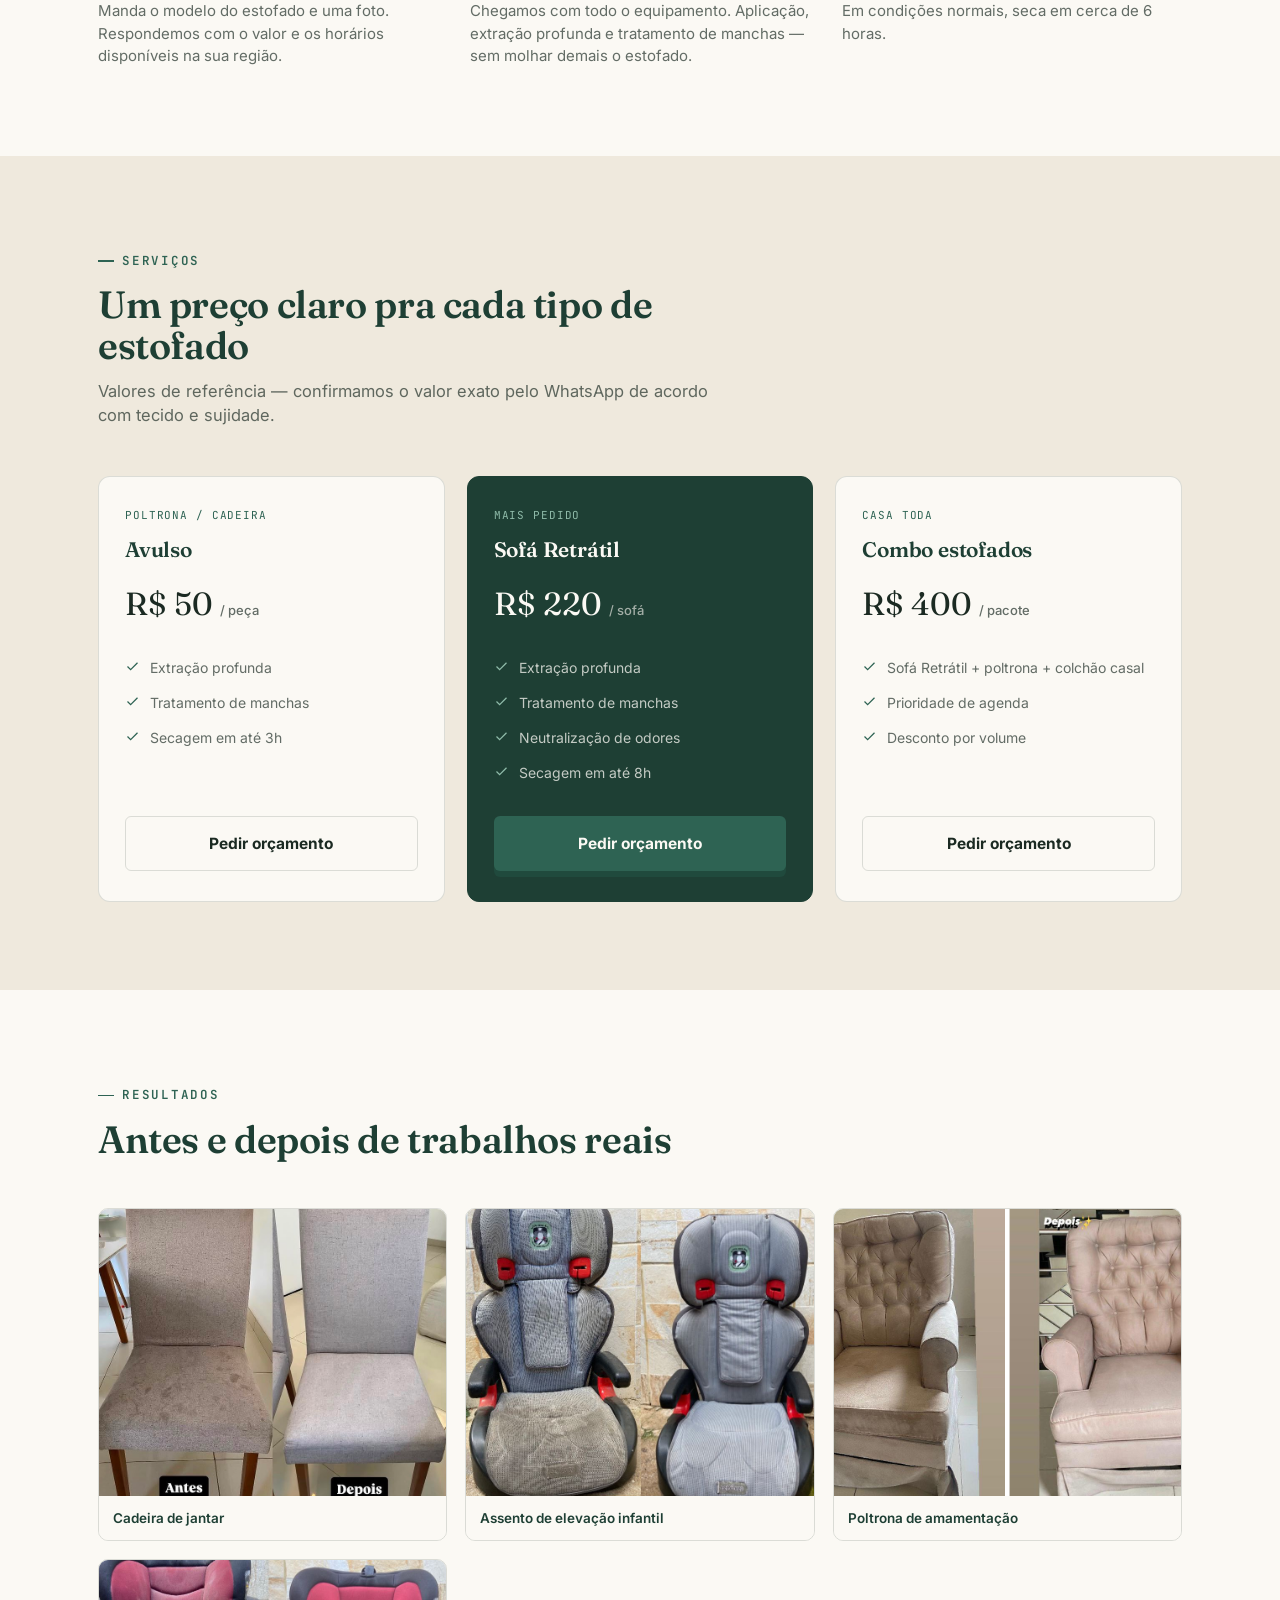
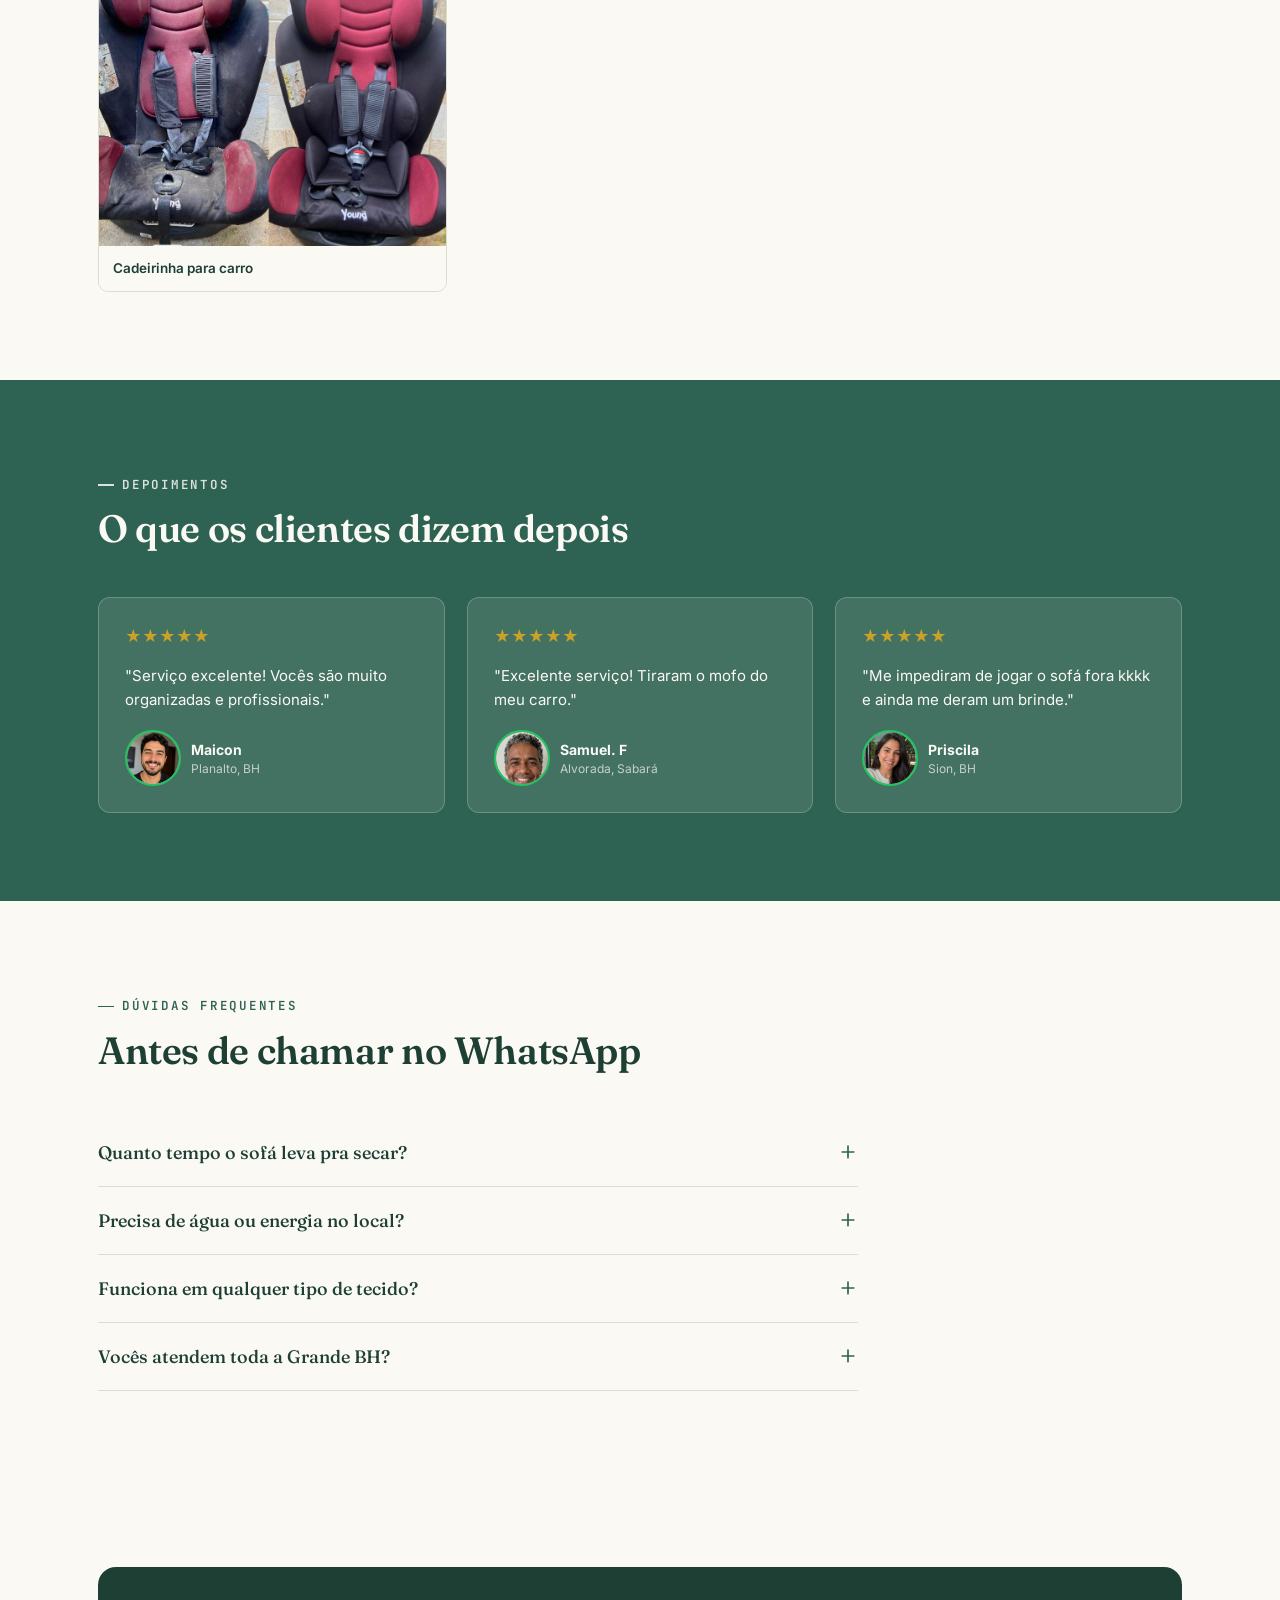
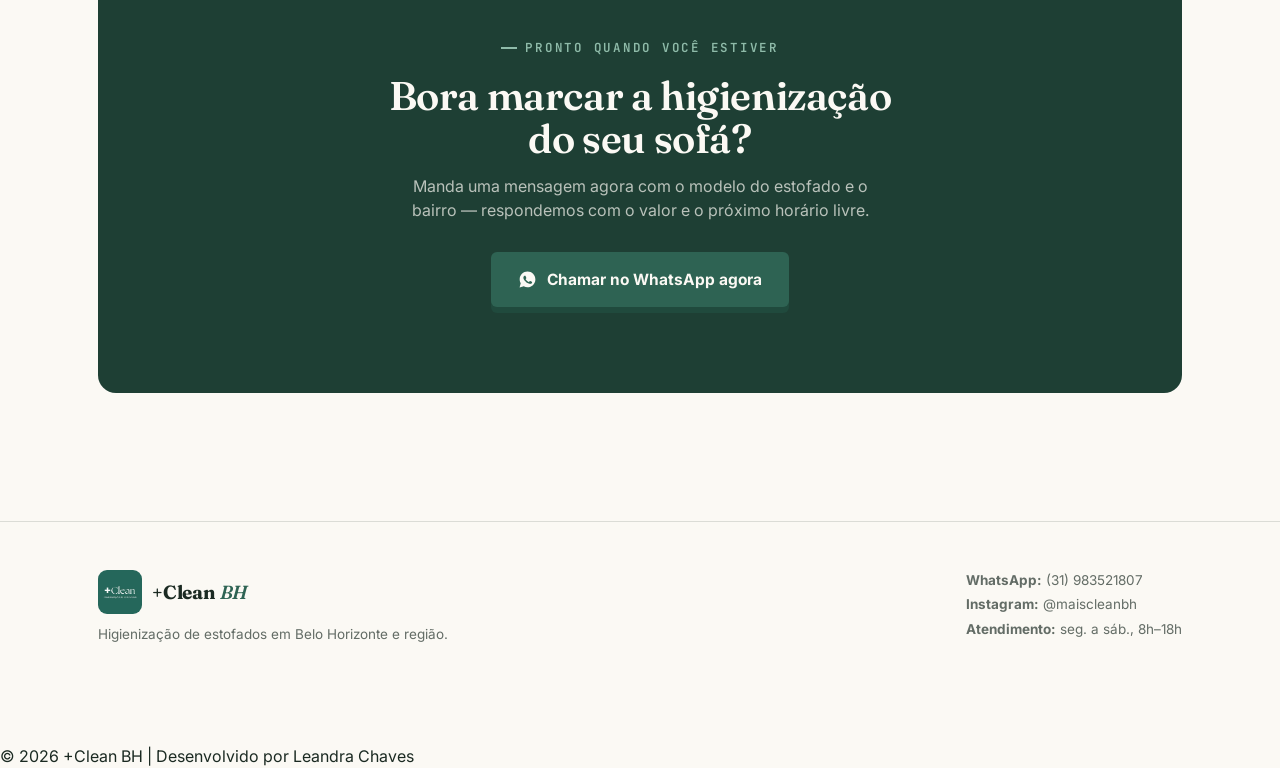
==== commit 081e7506: "Atualizações no site" ====
--- a/index.html
+++ b/index.html
@@ -155,7 +155,7 @@
             <li><svg viewBox="0 0 24 24" fill="none" stroke="currentColor" stroke-width="2"><path d="M20 6 9 17l-5-5"/></svg>Extração profunda</li>
             <li><svg viewBox="0 0 24 24" fill="none" stroke="currentColor" stroke-width="2"><path d="M20 6 9 17l-5-5"/></svg>Tratamento de manchas</li>
             <li><svg viewBox="0 0 24 24" fill="none" stroke="currentColor" stroke-width="2"><path d="M20 6 9 17l-5-5"/></svg>Neutralização de odores</li>
-            <li><svg viewBox="0 0 24 24" fill="none" stroke="currentColor" stroke-width="2"><path d="M20 6 9 17l-5-5"/></svg>Secagem em até 6h</li>
+            <li><svg viewBox="0 0 24 24" fill="none" stroke="currentColor" stroke-width="2"><path d="M20 6 9 17l-5-5"/></svg>Secagem em até 8h</li>
           </ul>
           <a class="btn btn-primary" href="https://whatsss.link/2kpx1f" target="_blank" rel="noopener">Pedir orçamento</a>
         </div>
@@ -214,7 +214,9 @@
           <div class="t-stars">★★★★★</div>
           <p class="quote">"Serviço excelente! Vocês são muito organizadas e profissionais."</p>
           <div class="t-who">
-            <div class="t-avatar">C1</div>
+            <div class="t-avatar">
+    <img src="images/cliente1.jpg" alt="Foto do cliente">
+</div>
             <div><strong>Maicon</strong><span>Planalto, BH</span></div>
           </div>
         </div>
@@ -222,7 +224,9 @@
           <div class="t-stars">★★★★★</div>
           <p class="quote">"Excelente serviço! Tiraram o mofo do meu carro."</p>
           <div class="t-who">
-            <div class="t-avatar">C2</div>
+            <div class="t-avatar">
+    <img src="images/cliente2.jpg" alt="Foto do cliente">
+</div>
             <div><strong>Samuel. F</strong><span>Alvorada, Sabará</span></div>
           </div>
         </div>
@@ -230,7 +234,9 @@
           <div class="t-stars">★★★★★</div>
           <p class="quote">"Me impediram de jogar o sofá fora kkkk e ainda me deram um brinde."</p>
           <div class="t-who">
-            <div class="t-avatar">C3</div>
+            <div class="t-avatar">
+    <img src="images/cliente3.jpg" alt="Foto do cliente">
+</div>
             <div><strong>Priscila</strong><span>Sion, BH</span></div>
           </div>
         </div>
@@ -295,7 +301,11 @@
     </div>
     <div class="cols">
       <p><strong>WhatsApp:</strong> (31) 983521807</p>
-      <p><strong>Instagram:</strong> @maiscleanbh</p>
+      <p><strong>Instagram:</strong> 
+         <a href="https://www.instagram.com/maiscleanbh/" target="_blank">
+        @maiscleanbh
+    </a>
+      </p>
       <p><strong>Atendimento:</strong> seg. a sáb., 8h–18h</p>
     </div>
   </div>
@@ -304,6 +314,7 @@
 <a class="float-wa" href="https://whatsss.link/2kpx1f" target="_blank" rel="noopener" aria-label="Chamar no WhatsApp">
   <svg viewBox="0 0 24 24" fill="currentColor"><path d="M12.04 2C6.58 2 2.13 6.45 2.13 11.91c0 1.79.47 3.46 1.29 4.91L2 22l5.29-1.38a9.9 9.9 0 0 0 4.75 1.21h.01c5.46 0 9.91-4.45 9.91-9.91S17.5 2 12.04 2Zm5.8 14.14c-.24.68-1.4 1.31-1.93 1.36-.5.05-.98.24-3.28-.68-2.78-1.11-4.56-3.93-4.7-4.11-.14-.18-1.12-1.49-1.12-2.84 0-1.35.71-2.01.96-2.28.24-.27.53-.34.71-.34h.5c.16 0 .38-.03.58.44.24.57.82 1.98.89 2.12.07.14.11.31.02.5-.09.18-.14.3-.27.46-.14.16-.29.36-.41.48-.14.14-.28.29-.12.57.16.27.71 1.18 1.53 1.91 1.05.94 1.94 1.24 2.21 1.38.27.14.43.12.59-.07.16-.2.68-.79.86-1.06.18-.27.36-.23.6-.14.25.09 1.58.75 1.85.88.27.14.45.2.51.32.07.11.07.66-.17 1.34Z"/></svg>
 </a>
+&copy; 2026 +Clean BH | Desenvolvido por <a target="_blank" rel="noopener">Leandra Chaves</a>
 
 <script>
   document.querySelectorAll('.faq-item').forEach(function(item){
--- a/style.css
+++ b/style.css
@@ -175,6 +175,22 @@
 .t-who span{ display:block; font-size:12px; opacity:0.7;}
 .t-note{ margin-top:28px; font-size:12.5px; color:rgba(251,249,244,0.7); font-family:'JetBrains Mono', monospace;}
 
+.t-avatar {
+    width: 56px;
+    height: 56px;
+    border-radius: 50%;
+    overflow: hidden;
+    flex-shrink: 0;
+    border: 2px solid #22c55e;
+}
+
+.t-avatar img {
+    width: 100%;
+    height: 100%;
+    object-fit: cover;
+    display: block;
+}
+
 /* ---------- FAQ ---------- */
 .faq-list{ max-width:760px; }
 .faq-item{ border-bottom:1px solid var(--line); }
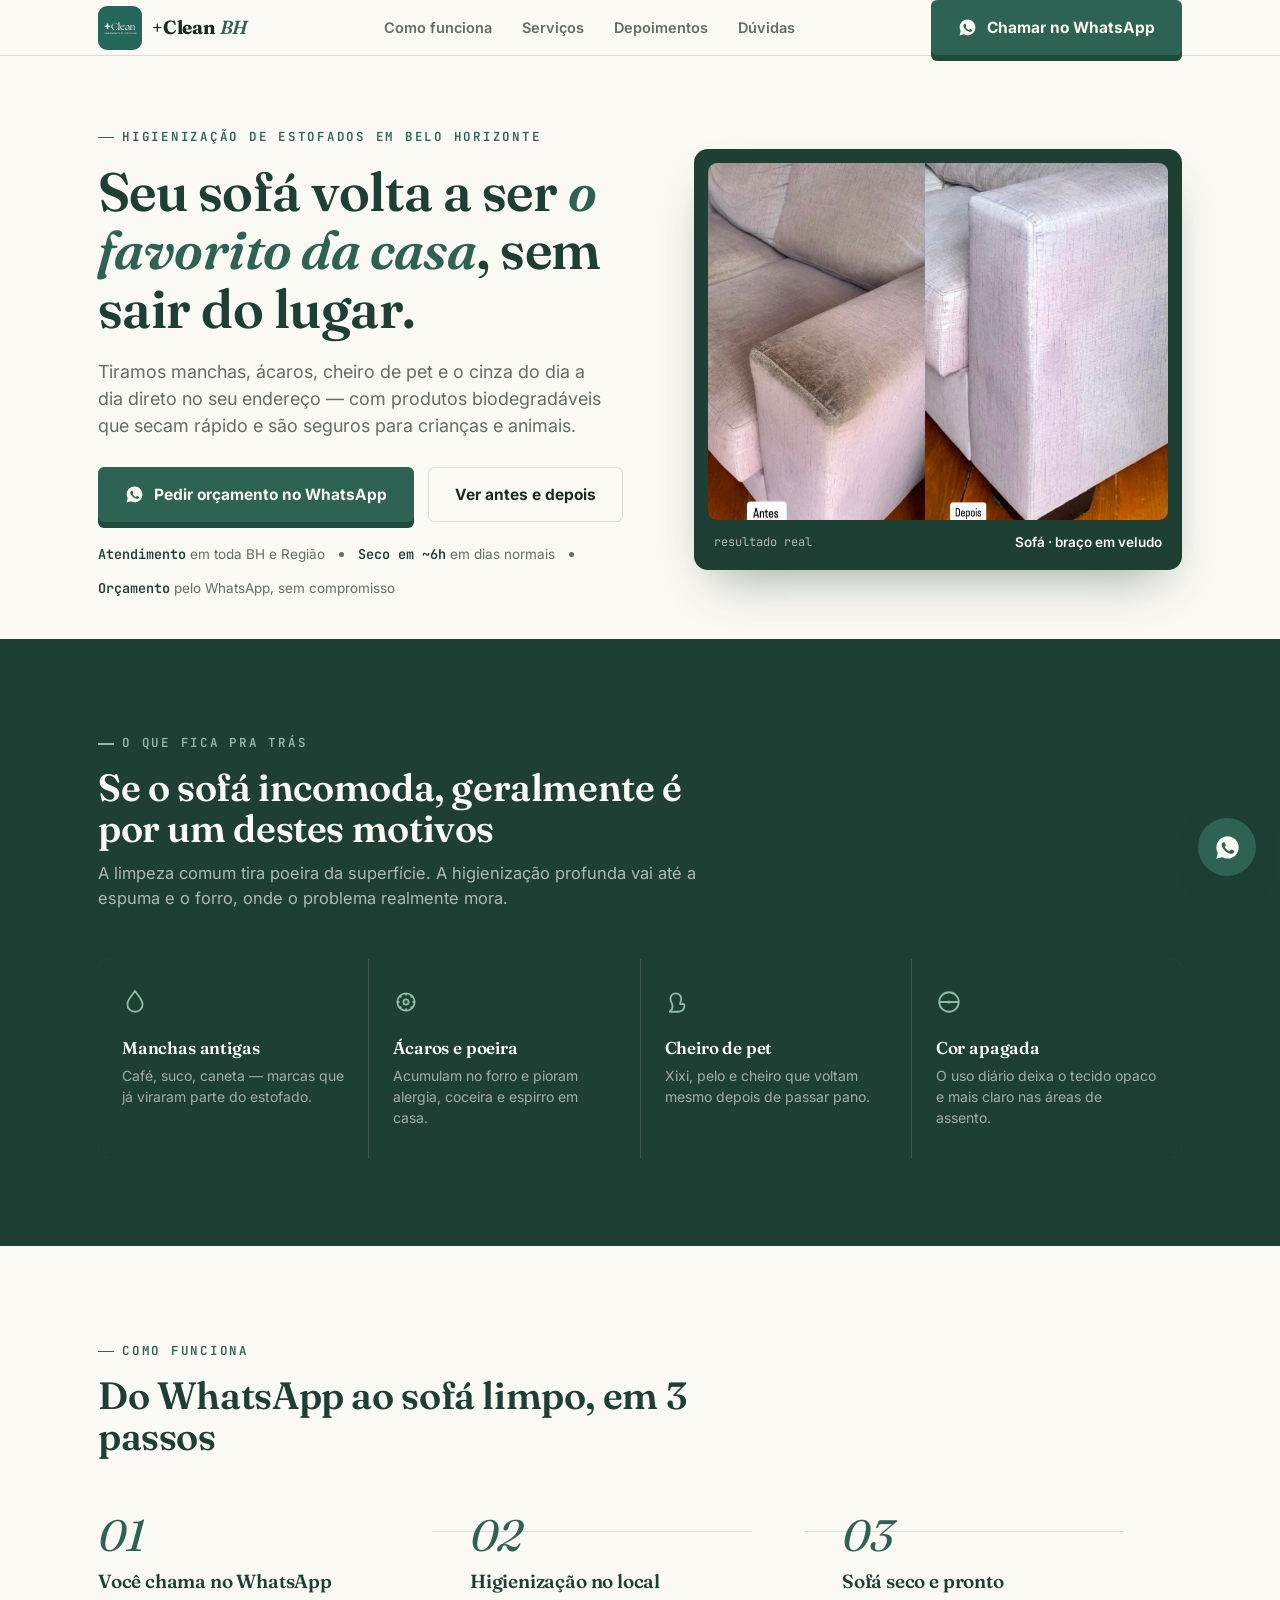
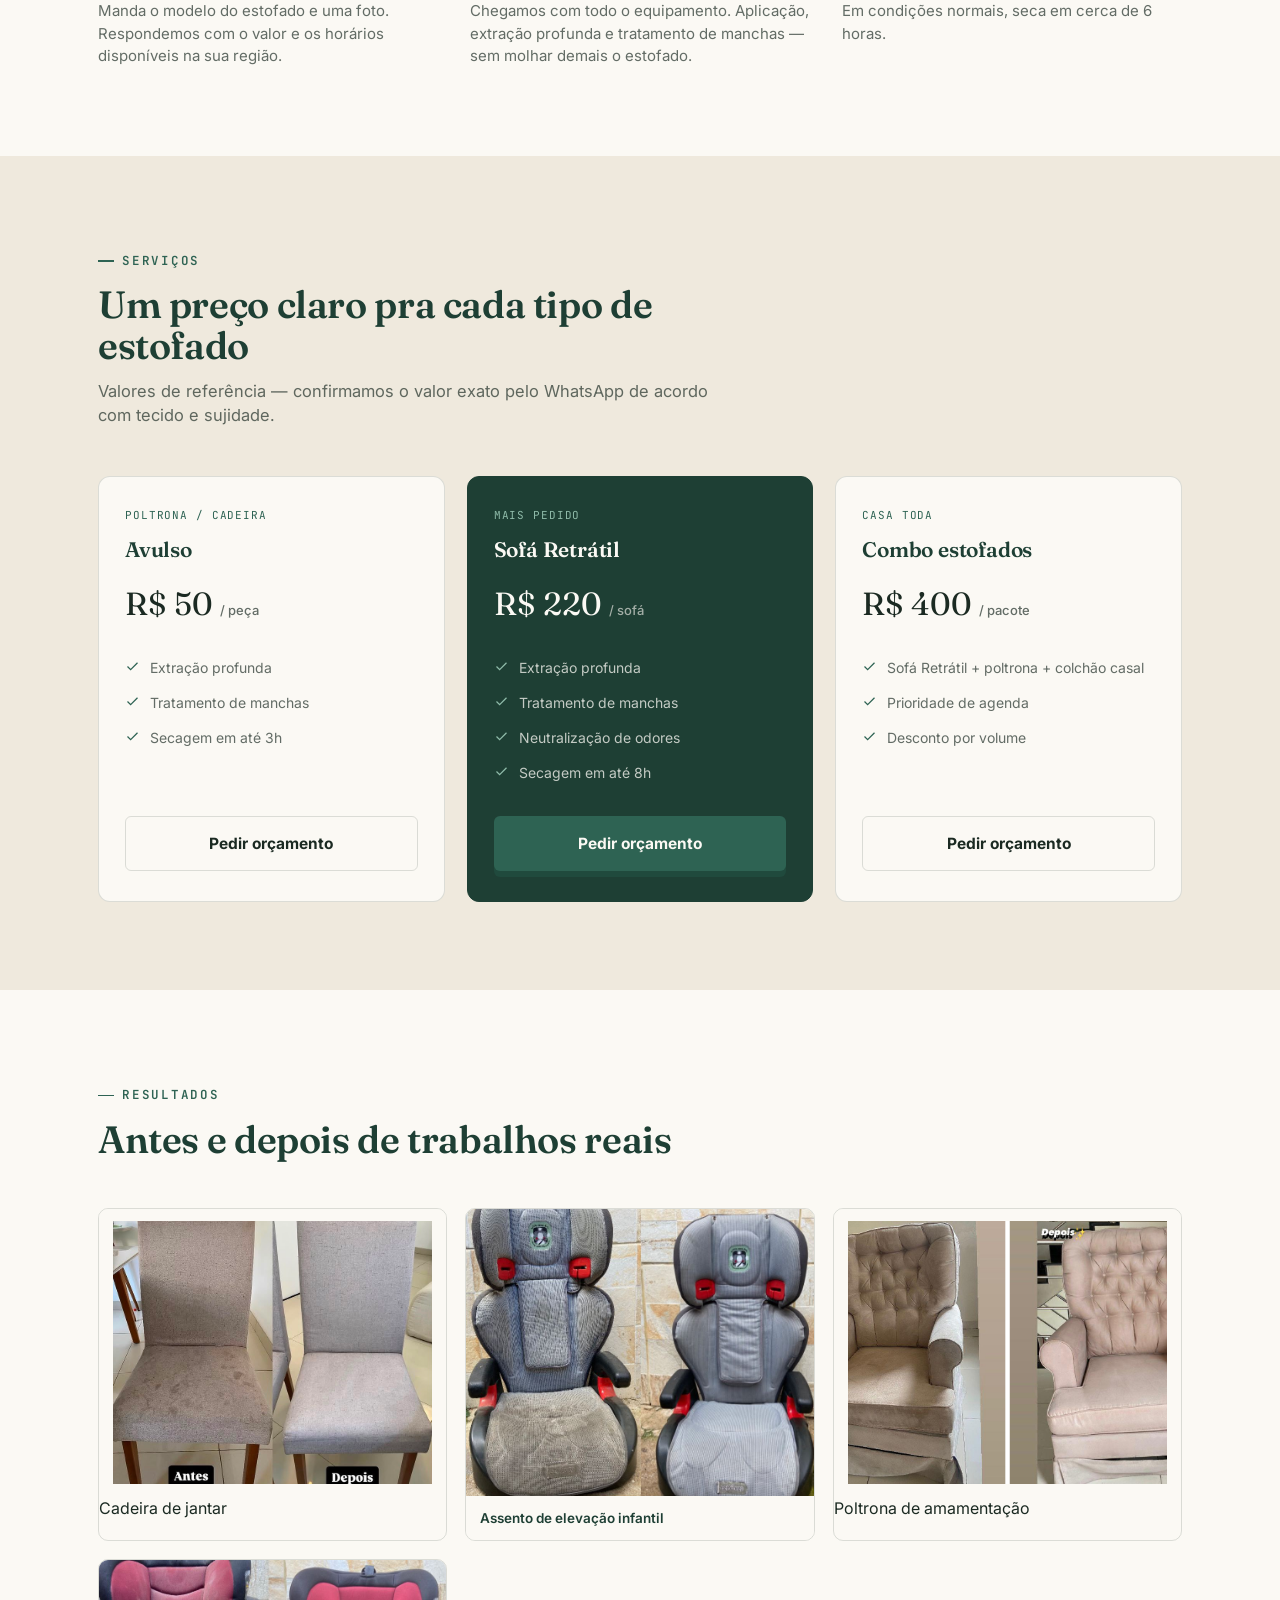
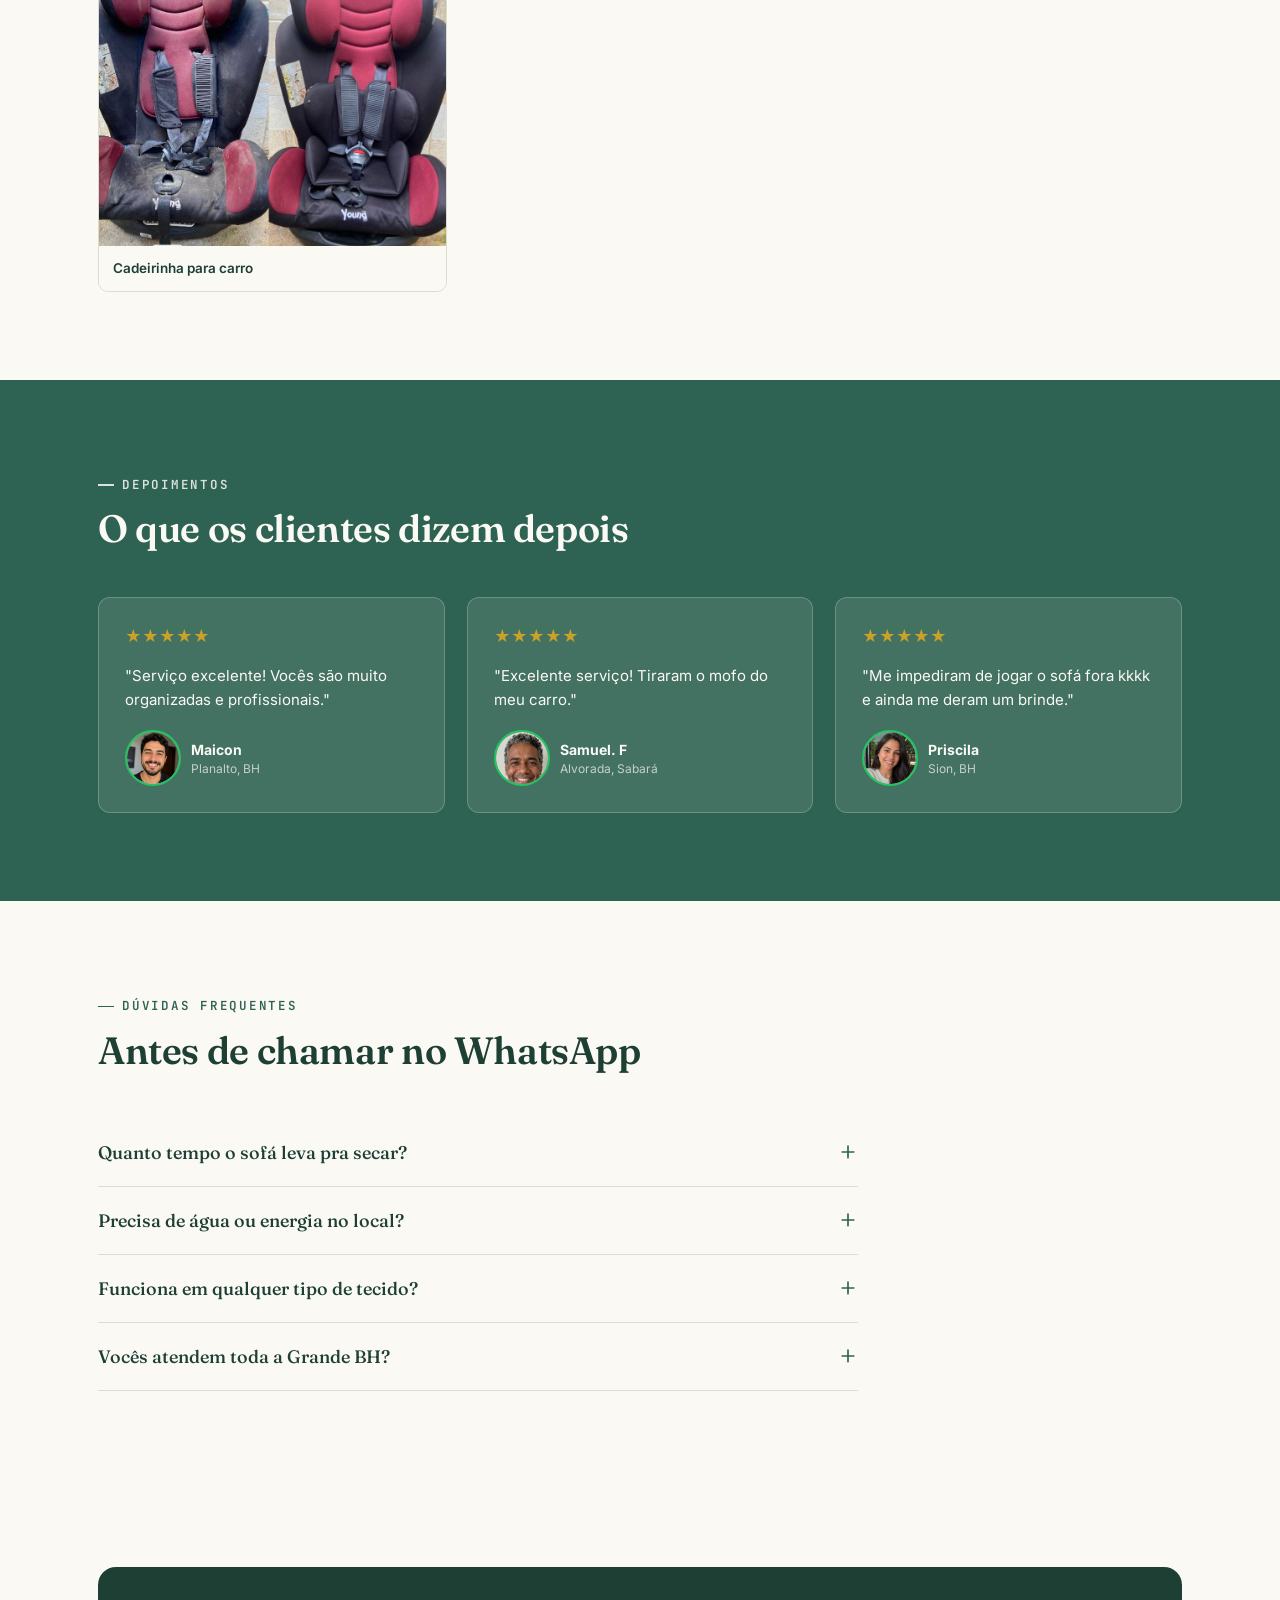
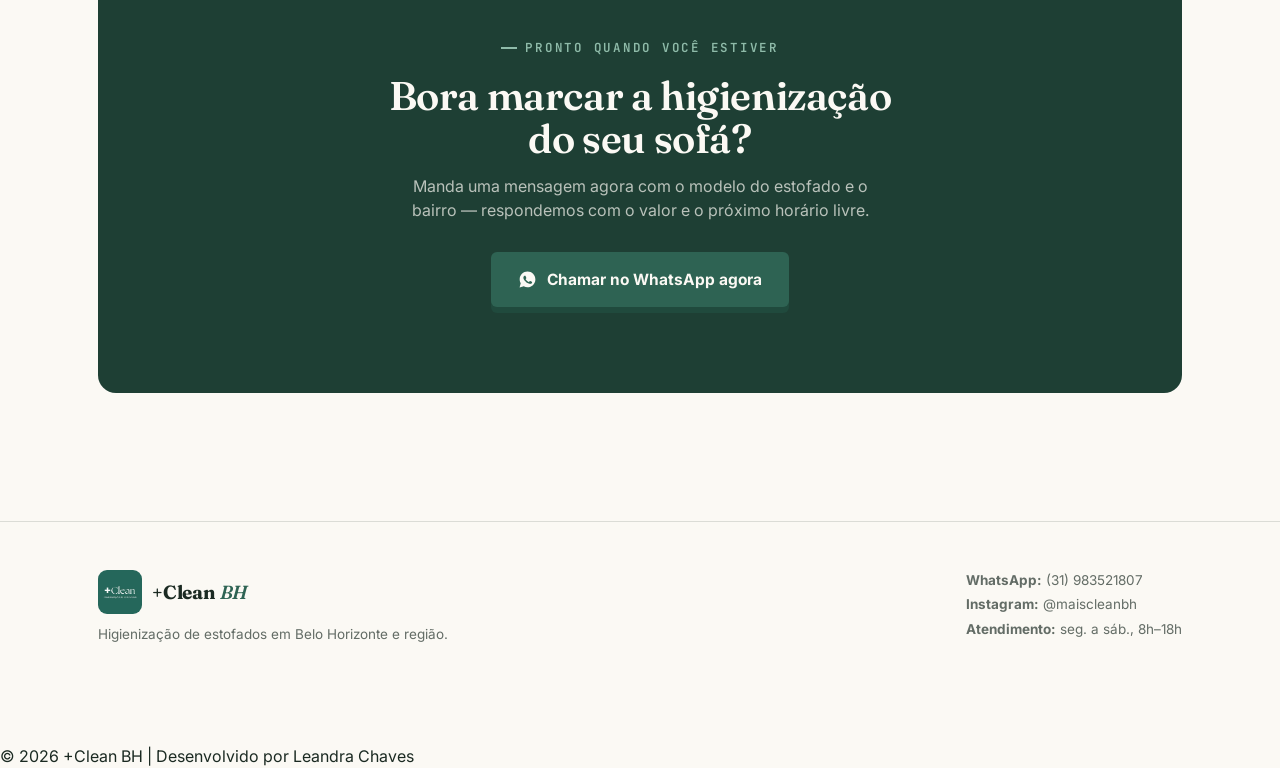
==== commit d58b4db1: "Melhorias de SEO e indexacao" ====
--- a/index.html
+++ b/index.html
@@ -2,12 +2,37 @@
 <html lang="pt-BR">
 <head>
 <meta charset="UTF-8">
-<meta name="description" content="Higienização de estofados em Belo Horizonte. Tire manchas, ácaros e cheiros desagradáveis do seu sofá com nossos serviços profissionais.">
+<meta name="description" content="Higienização de sofás, colchões e estofados em Belo Horizonte e região. Removemos manchas, odores e ácaros com limpeza profissional no conforto da sua casa.">
+<meta name="keywords" content="higienização de sofá BH, limpeza de sofá BH, limpeza de estofados Belo Horizonte, higienização de colchão BH, limpeza residencial BH">
 <title>+Clean BH | Higienização de Estofados</title>
+<link rel="icon" href="images/logo.jpg" type="image/jpeg">
+<script type="application/ld+json">
+{
+  "@context": "https://schema.org",
+  "@type": "LocalBusiness",
+  "name": "+Clean BH",
+  "description": "Higienização de estofados em Belo Horizonte e região.",
+  "telephone": "+55 31 983521807",
+  "address": {
+    "@type": "PostalAddress",
+    "addressLocality": "Belo Horizonte",
+    "addressRegion": "MG",
+    "addressCountry": "BR"
+  },
+  "areaServed": "Belo Horizonte e região",
+  "priceRange": "$$"
+}
+</script>
 <link rel="preconnect" href="https://fonts.googleapis.com">
 <link rel="preconnect" href="https://fonts.gstatic.com" crossorigin>
 <link href="https://fonts.googleapis.com/css2?family=Fraunces:ital,opsz,wght@0,9..144,400;0,9..144,500;0,9..144,600;0,9..144,700;1,9..144,500&family=Inter:wght@400;500;600;700;800&family=JetBrains+Mono:wght@500;600&display=swap" rel="stylesheet">
 <link rel="stylesheet" href="style.css">
+<meta property="og:title" content="+Clean BH | Higienização de Estofados">
+<meta property="og:description" content="Seu sofá renovado, livre de manchas, odores e ácaros. Atendimento em Belo Horizonte e região.">
+<meta property="og:image" content="https://mais-clean.vercel.app/images/logo.jpg">
+<meta property="og:url" content="https://mais-clean.vercel.app/">
+<meta property="og:type" content="website">
+
 </head>
 <body>
 <header>
@@ -36,7 +61,7 @@
       <div>
         <span class="eyebrow">Higienização de estofados em Belo Horizonte</span>
         <h1>Seu sofá volta a ser <em>o favorito da casa</em>, sem sair do lugar.</h1>
-        <p class="lede">Tiramos manchas, ácaros, cheiro de pet e o cinza do dia a dia direto no seu endereço — com produtos biodre que secam rápido e são seguros para crianças e animais.</p>
+        <p class="lede">Tiramos manchas, ácaros, cheiro de pet e o cinza do dia a dia direto no seu endereço — com produtos biodegradáveis que secam rápido e são seguros para crianças e animais.</p>
         <div class="hero-ctas">
           <a class="btn btn-primary" href="https://whatsss.link/2kpx1f" target="_blank" rel="noopener">
             <svg viewBox="0 0 24 24" fill="currentColor"><path d="M12.04 2C6.58 2 2.13 6.45 2.13 11.91c0 1.79.47 3.46 1.29 4.91L2 22l5.29-1.38a9.9 9.9 0 0 0 4.75 1.21h.01c5.46 0 9.91-4.45 9.91-9.91S17.5 2 12.04 2Zm5.8 14.14c-.24.68-1.4 1.31-1.93 1.36-.5.05-.98.24-3.28-.68-2.78-1.11-4.56-3.93-4.7-4.11-.14-.18-1.12-1.49-1.12-2.84 0-1.35.71-2.01.96-2.28.24-.27.53-.34.71-.34h.5c.16 0 .38-.03.58.44.24.57.82 1.98.89 2.12.07.14.11.31.02.5-.09.18-.14.3-.27.46-.14.16-.29.36-.41.48-.14.14-.28.29-.12.57.16.27.71 1.18 1.53 1.91 1.05.94 1.94 1.24 2.21 1.38.27.14.43.12.59-.07.16-.2.68-.79.86-1.06.18-.27.36-.23.6-.14.25.09 1.58.75 1.85.88.27.14.45.2.51.32.07.11.07.66-.17 1.34Z"/></svg>
@@ -183,7 +208,7 @@
       </div>
       <div class="gallery">
         <div class="g-item">
-          <img src="images/cadeira-antes-depois.jpg" alt="Cadeira de jantar antes e depois da higienização">
+          <img src="images/cadeira-antes-depois.jpg" alt="Limpeza profissional de cadeira estofada em Belo Horizonte"
           <p class="g-caption">Cadeira de jantar</p>
         </div>
         <div class="g-item">
@@ -191,7 +216,7 @@
           <p class="g-caption">Assento de elevação infantil</p>
         </div>
         <div class="g-item">
-          <img src="images/poltrona-amamentação.jpg" alt="Sofá antes e depois da higienização">
+          <img src="images/poltrona-amamentação.jpg" alt="Higienização de sofá em Belo Horizonte antes e depois"
           <p class="g-caption">Poltrona de amamentação</p>
         </div>
         <div class="g-item">
@@ -317,6 +342,7 @@
 &copy; 2026 +Clean BH | Desenvolvido por <a target="_blank" rel="noopener">Leandra Chaves</a>
 
 <script>
+ 
   document.querySelectorAll('.faq-item').forEach(function(item){
     var btn = item.querySelector('.faq-q');
     var answer = item.querySelector('.faq-a');
@@ -332,7 +358,9 @@
       }
     });
   });
+  
 </script>
+
 
 </body>
 </html>
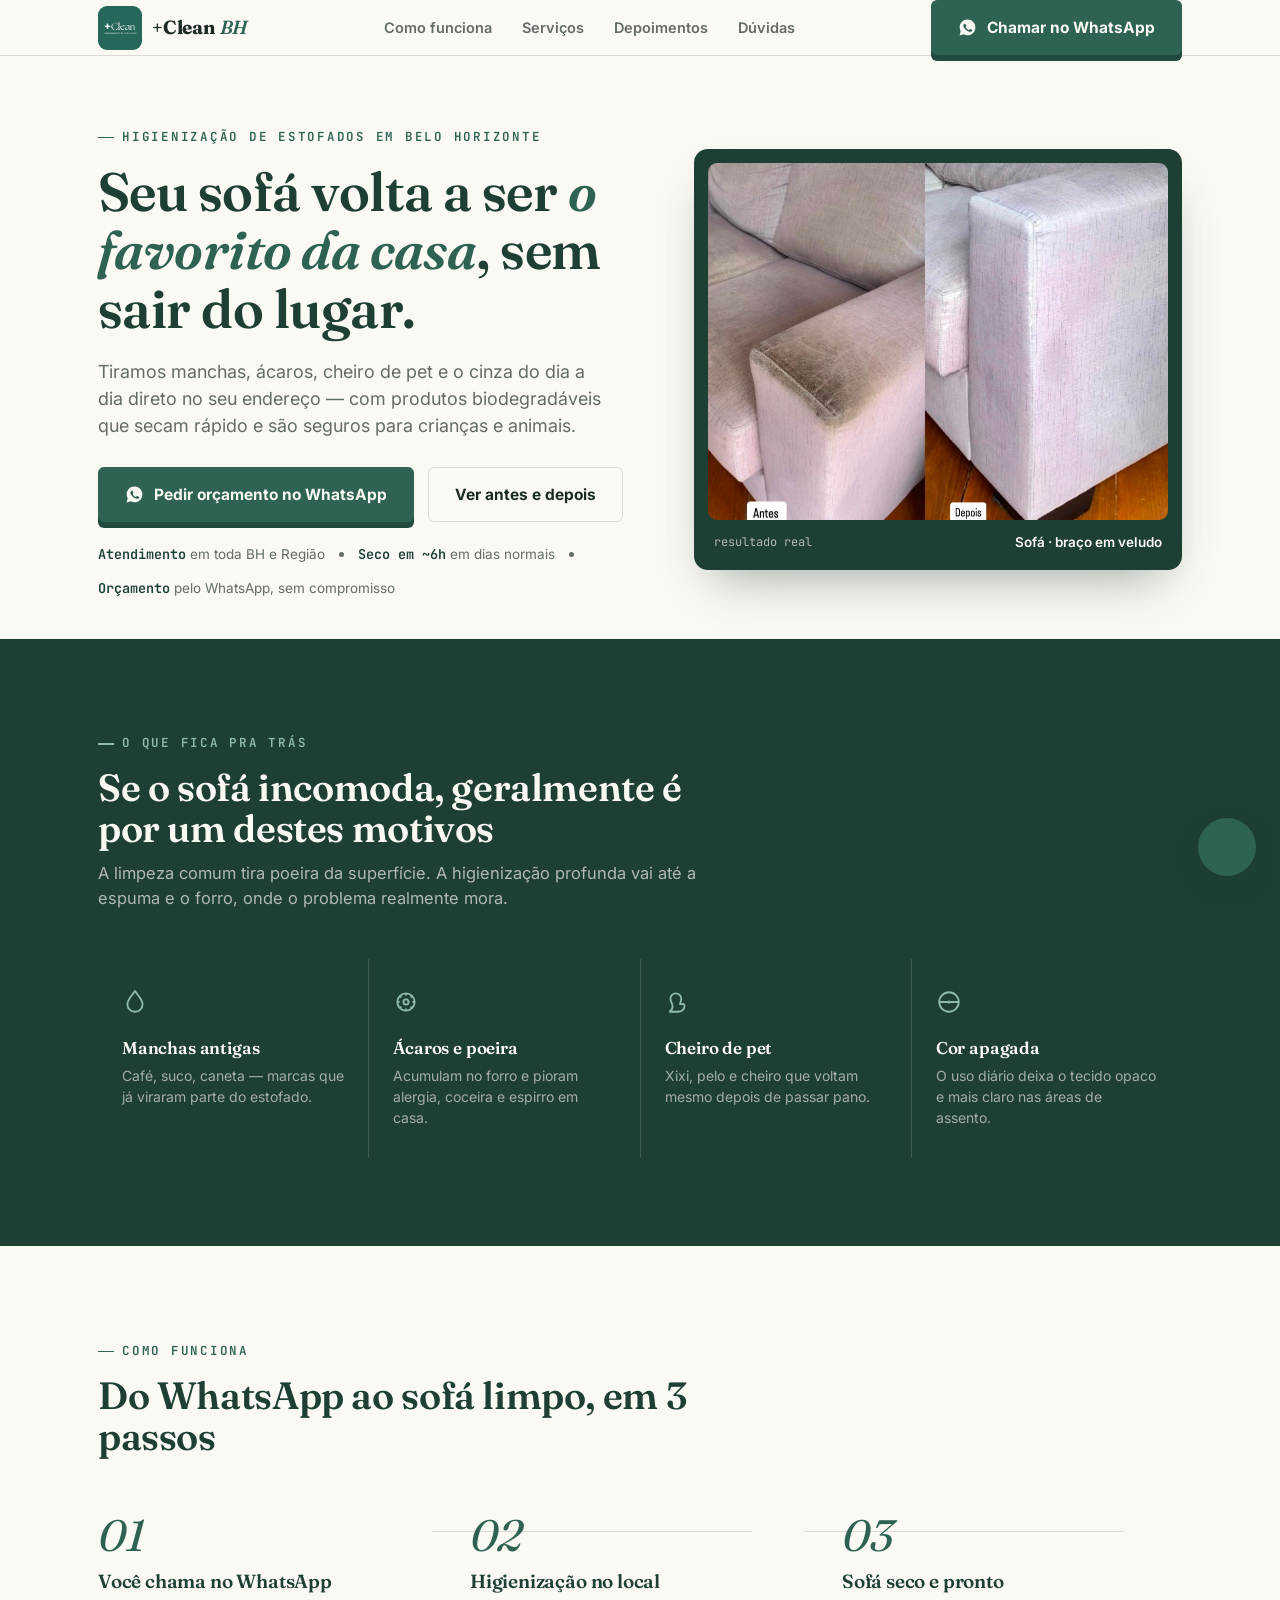
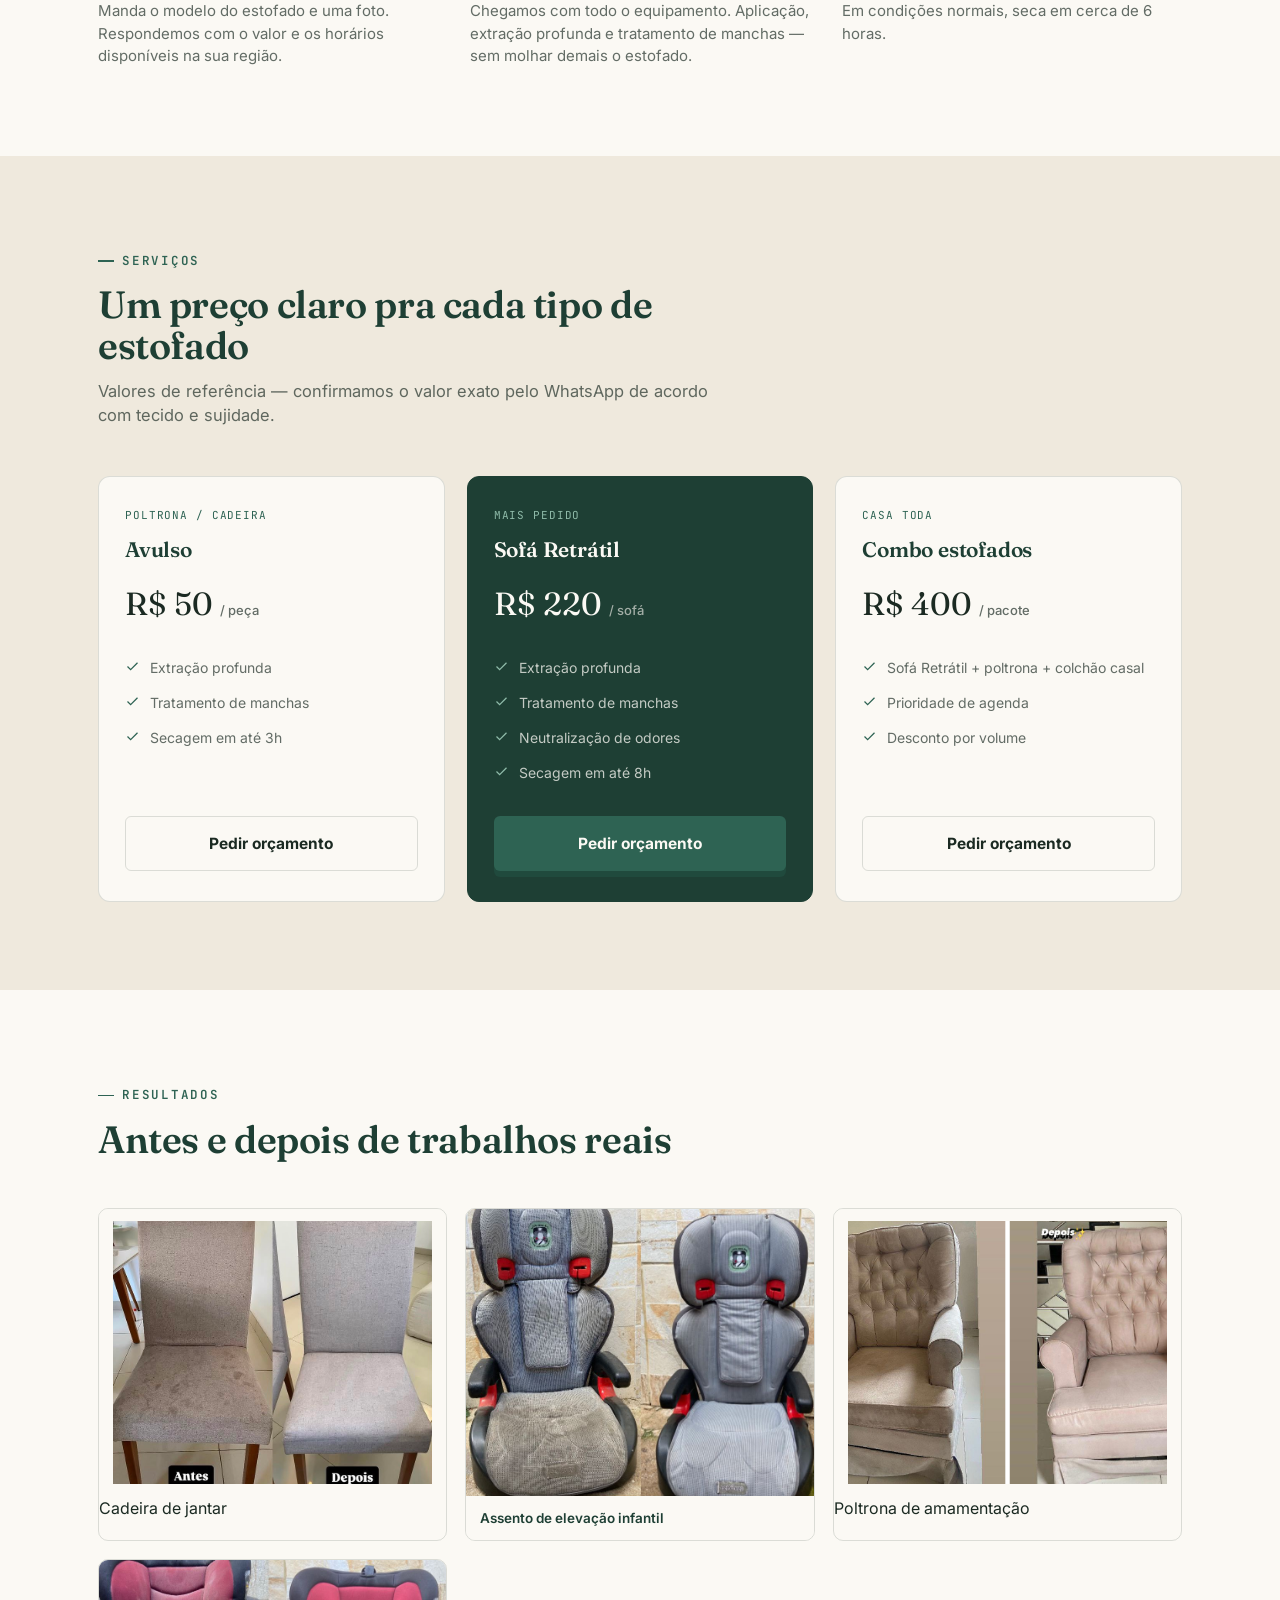
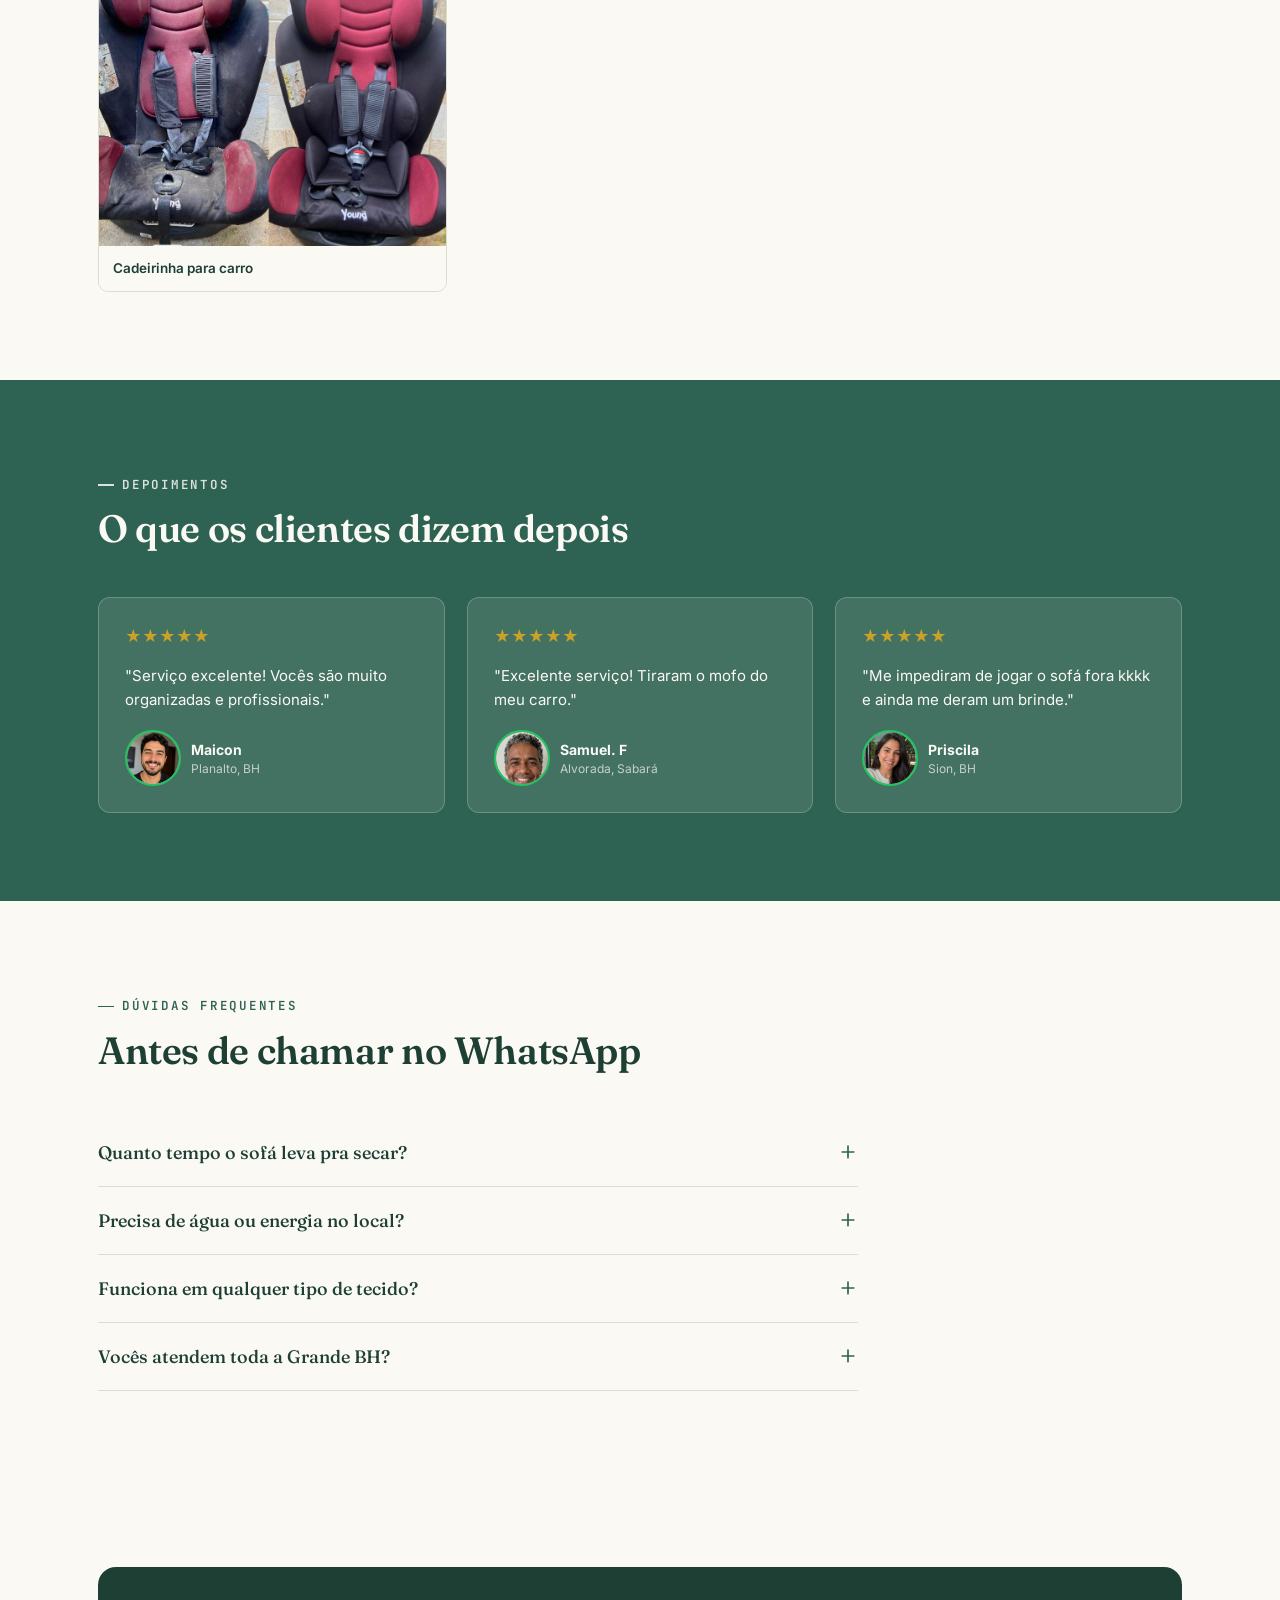
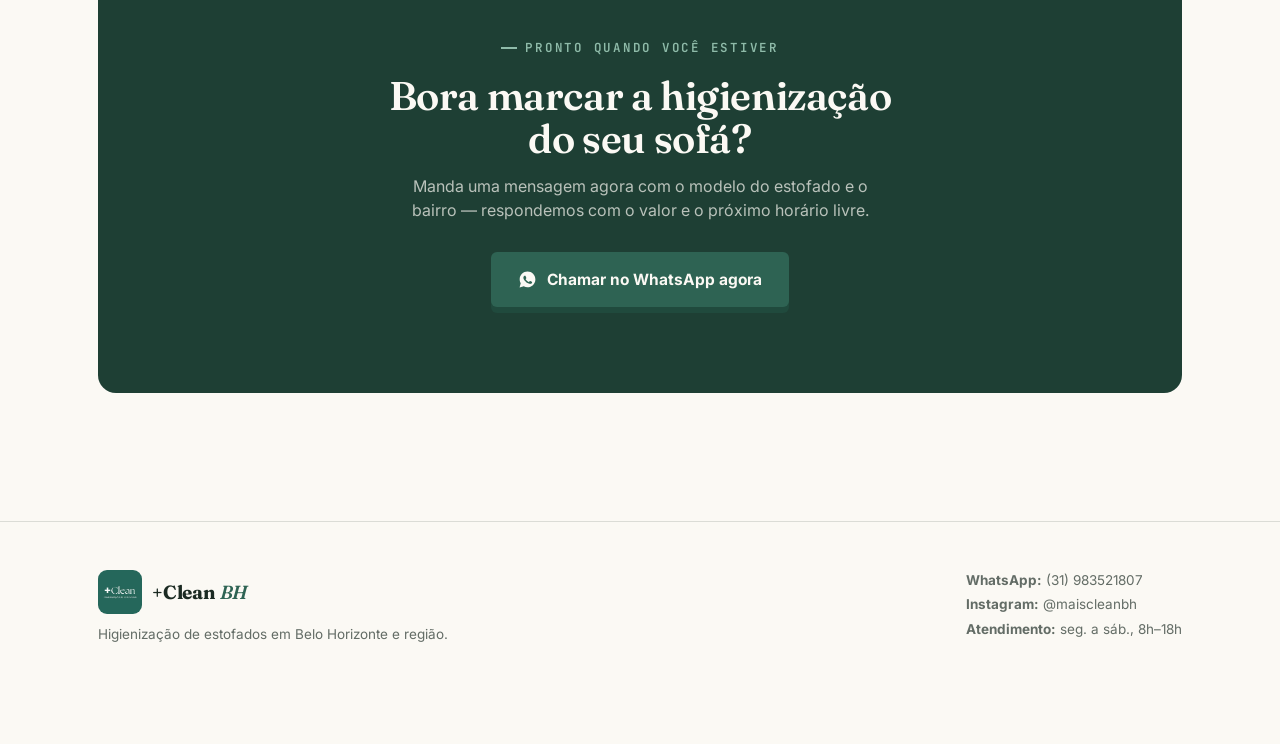
==== commit 839a0e14: "Atualização link whatsApp" ====
--- a/index.html
+++ b/index.html
@@ -2,6 +2,7 @@
 <html lang="pt-BR">
 <head>
 <meta charset="UTF-8">
+<meta name="viewport" content="width=device-width, initial-scale=1.0">
 <meta name="description" content="Higienização de sofás, colchões e estofados em Belo Horizonte e região. Removemos manchas, odores e ácaros com limpeza profissional no conforto da sua casa.">
 <meta name="keywords" content="higienização de sofá BH, limpeza de sofá BH, limpeza de estofados Belo Horizonte, higienização de colchão BH, limpeza residencial BH">
 <title>+Clean BH | Higienização de Estofados</title>
@@ -47,7 +48,7 @@
       <li><a href="#depoimentos">Depoimentos</a></li>
       <li><a href="#faq">Dúvidas</a></li>
     </ul>
-    <a class="btn btn-primary nav-cta" href="https://whatsss.link/2kpx1f" target="_blank" rel="noopener">
+    <a class="btn btn-primary nav-cta" href="https://whatsss.link/54je59" target="_blank" rel="noopener">
       <svg viewBox="0 0 24 24" fill="currentColor"><path d="M12.04 2C6.58 2 2.13 6.45 2.13 11.91c0 1.79.47 3.46 1.29 4.91L2 22l5.29-1.38a9.9 9.9 0 0 0 4.75 1.21h.01c5.46 0 9.91-4.45 9.91-9.91S17.5 2 12.04 2Zm5.8 14.14c-.24.68-1.4 1.31-1.93 1.36-.5.05-.98.24-3.28-.68-2.78-1.11-4.56-3.93-4.7-4.11-.14-.18-1.12-1.49-1.12-2.84 0-1.35.71-2.01.96-2.28.24-.27.53-.34.71-.34h.5c.16 0 .38-.03.58.44.24.57.82 1.98.89 2.12.07.14.11.31.02.5-.09.18-.14.3-.27.46-.14.16-.29.36-.41.48-.14.14-.28.29-.12.57.16.27.71 1.18 1.53 1.91 1.05.94 1.94 1.24 2.21 1.38.27.14.43.12.59-.07.16-.2.68-.79.86-1.06.18-.27.36-.23.6-.14.25.09 1.58.75 1.85.88.27.14.45.2.51.32.07.11.07.66-.17 1.34Z"/></svg>
       Chamar no WhatsApp
     </a>
@@ -63,7 +64,7 @@
         <h1>Seu sofá volta a ser <em>o favorito da casa</em>, sem sair do lugar.</h1>
         <p class="lede">Tiramos manchas, ácaros, cheiro de pet e o cinza do dia a dia direto no seu endereço — com produtos biodegradáveis que secam rápido e são seguros para crianças e animais.</p>
         <div class="hero-ctas">
-          <a class="btn btn-primary" href="https://whatsss.link/2kpx1f" target="_blank" rel="noopener">
+          <a class="btn btn-primary" href="https://whatsss.link/54je59" target="_blank" rel="noopener">
             <svg viewBox="0 0 24 24" fill="currentColor"><path d="M12.04 2C6.58 2 2.13 6.45 2.13 11.91c0 1.79.47 3.46 1.29 4.91L2 22l5.29-1.38a9.9 9.9 0 0 0 4.75 1.21h.01c5.46 0 9.91-4.45 9.91-9.91S17.5 2 12.04 2Zm5.8 14.14c-.24.68-1.4 1.31-1.93 1.36-.5.05-.98.24-3.28-.68-2.78-1.11-4.56-3.93-4.7-4.11-.14-.18-1.12-1.49-1.12-2.84 0-1.35.71-2.01.96-2.28.24-.27.53-.34.71-.34h.5c.16 0 .38-.03.58.44.24.57.82 1.98.89 2.12.07.14.11.31.02.5-.09.18-.14.3-.27.46-.14.16-.29.36-.41.48-.14.14-.28.29-.12.57.16.27.71 1.18 1.53 1.91 1.05.94 1.94 1.24 2.21 1.38.27.14.43.12.59-.07.16-.2.68-.79.86-1.06.18-.27.36-.23.6-.14.25.09 1.58.75 1.85.88.27.14.45.2.51.32.07.11.07.66-.17 1.34Z"/></svg>
             Pedir orçamento no WhatsApp
           </a>
@@ -170,7 +171,7 @@
             <li><svg viewBox="0 0 24 24" fill="none" stroke="currentColor" stroke-width="2"><path d="M20 6 9 17l-5-5"/></svg>Tratamento de manchas</li>
             <li><svg viewBox="0 0 24 24" fill="none" stroke="currentColor" stroke-width="2"><path d="M20 6 9 17l-5-5"/></svg>Secagem em até 3h</li>
           </ul>
-          <a class="btn btn-ghost" href="https://whatsss.link/2kpx1f" target="_blank" rel="noopener">Pedir orçamento</a>
+          <a class="btn btn-ghost" href="https://whatsss.link/54je59" target="_blank" rel="noopener">Pedir orçamento</a>
         </div>
         <div class="s-card featured">
           <span class="tag">Mais pedido</span>
@@ -182,7 +183,7 @@
             <li><svg viewBox="0 0 24 24" fill="none" stroke="currentColor" stroke-width="2"><path d="M20 6 9 17l-5-5"/></svg>Neutralização de odores</li>
             <li><svg viewBox="0 0 24 24" fill="none" stroke="currentColor" stroke-width="2"><path d="M20 6 9 17l-5-5"/></svg>Secagem em até 8h</li>
           </ul>
-          <a class="btn btn-primary" href="https://whatsss.link/2kpx1f" target="_blank" rel="noopener">Pedir orçamento</a>
+          <a class="btn btn-primary" href="https://whatsss.link/54je59" target="_blank" rel="noopener">Pedir orçamento</a>
         </div>
         <div class="s-card">
           <span class="tag">Casa toda</span>
@@ -193,7 +194,7 @@
             <li><svg viewBox="0 0 24 24" fill="none" stroke="currentColor" stroke-width="2"><path d="M20 6 9 17l-5-5"/></svg>Prioridade de agenda</li>
             <li><svg viewBox="0 0 24 24" fill="none" stroke="currentColor" stroke-width="2"><path d="M20 6 9 17l-5-5"/></svg>Desconto por volume</li>
           </ul>
-          <a class="btn btn-ghost" href="https://whatsss.link/2kpx1f" target="_blank" rel="noopener">Pedir orçamento</a>
+          <a class="btn btn-ghost" href="https://whatsss.link/54je59" target="_blank" rel="noopener">Pedir orçamento</a>
         </div>
       </div>
     </div>
@@ -305,7 +306,7 @@
         <h2>Bora marcar a higienização do seu sofá?</h2>
         <p>Manda uma mensagem agora com o modelo do estofado e o bairro — respondemos com o valor e o próximo horário livre.</p>
         <div class="hero-ctas">
-          <a class="btn btn-primary" href="https://whatsss.link/2kpx1f" target="_blank" rel="noopener">
+          <a class="btn btn-primary" href="https://whatsss.link/54je59" target="_blank" rel="noopener">
             <svg viewBox="0 0 24 24" fill="currentColor"><path d="M12.04 2C6.58 2 2.13 6.45 2.13 11.91c0 1.79.47 3.46 1.29 4.91L2 22l5.29-1.38a9.9 9.9 0 0 0 4.75 1.21h.01c5.46 0 9.91-4.45 9.91-9.91S17.5 2 12.04 2Zm5.8 14.14c-.24.68-1.4 1.31-1.93 1.36-.5.05-.98.24-3.28-.68-2.78-1.11-4.56-3.93-4.7-4.11-.14-.18-1.12-1.49-1.12-2.84 0-1.35.71-2.01.96-2.28.24-.27.53-.34.71-.34h.5c.16 0 .38-.03.58.44.24.57.82 1.98.89 2.12.07.14.11.31.02.5-.09.18-.14.3-.27.46-.14.16-.29.36-.41.48-.14.14-.28.29-.12.57.16.27.71 1.18 1.53 1.91 1.05.94 1.94 1.24 2.21 1.38.27.14.43.12.59-.07.16-.2.68-.79.86-1.06.18-.27.36-.23.6-.14.25.09 1.58.75 1.85.88.27.14.45.2.51.32.07.11.07.66-.17 1.34Z"/></svg>
             Chamar no WhatsApp agora
           </a>
@@ -336,12 +337,9 @@
   </div>
 </footer>
 
-<a class="float-wa" href="https://whatsss.link/2kpx1f" target="_blank" rel="noopener" aria-label="Chamar no WhatsApp">
-  <svg viewBox="0 0 24 24" fill="currentColor"><path d="M12.04 2C6.58 2 2.13 6.45 2.13 11.91c0 1.79.47 3.46 1.29 4.91L2 22l5.29-1.38a9.9 9.9 0 0 0 4.75 1.21h.01c5.46 0 9.91-4.45 9.91-9.91S17.5 2 12.04 2Zm5.8 14.14c-.24.68-1.4 1.31-1.93 1.36-.5.05-.98.24-3.28-.68-2.78-1.11-4.56-3.93-4.7-4.11-.14-.18-1.12-1.49-1.12-2.84 0-1.35.71-2.01.96-2.28.24-.27.53-.34.71-.34h.5c.16 0 .38-.03.58.44.24.57.82 1.98.89 2.12.07.14.11.31.02.5-.09.18-.14.3-.27.46-.14.16-.29.36-.41.48-.14.14-.28.29-.12.57.16.27.71 1.18 1.53 1.91 1.05.94 1.94 1.24 2.21 1.38.27.14.43.12.59-.07.16-.2.68-.79.86-1.06.18-.27.36-.23.6-.14.25.09 1.58.75 1.85.88.27.14.45.2.51.32.07.11.07.66-.17 1.34Z"/></svg>
-</a>
-&copy; 2026 +Clean BH | Desenvolvido por <a target="_blank" rel="noopener">Leandra Chaves</a>
-
-<script>
+<a class="float-wa" href="https://whatsss.link/54je59" target="_blank" rel="noopener" aria-label="Chamar no WhatsApp">
+  <svg viewBox="0 0 24 24" fill="currentColor"><path d="M12.04 2C6.58 2 2.13 6.45 2.13 11.91c0 1.79.47 3.46 1.29 4.91L2 22l5.29-1.38a9.9 9.9 0 0 0 4.75 1.21h.01c5.46 0 9.91-4.45 9.91-9.91S17.5 2 12.04 2Zm5.8 14.14c-.24.68-1.4 1.31-1.93 1.36-.5.05-.98.24-3.28-.68-2.78-1.11-4.56-3.93-4.7-4.11-.14-.18-1.12-1.49-1.12-2.84 0-1.35.71-2.01.96-2.
+
  
   document.querySelectorAll('.faq-item').forEach(function(item){
     var btn = item.querySelector('.faq-q');
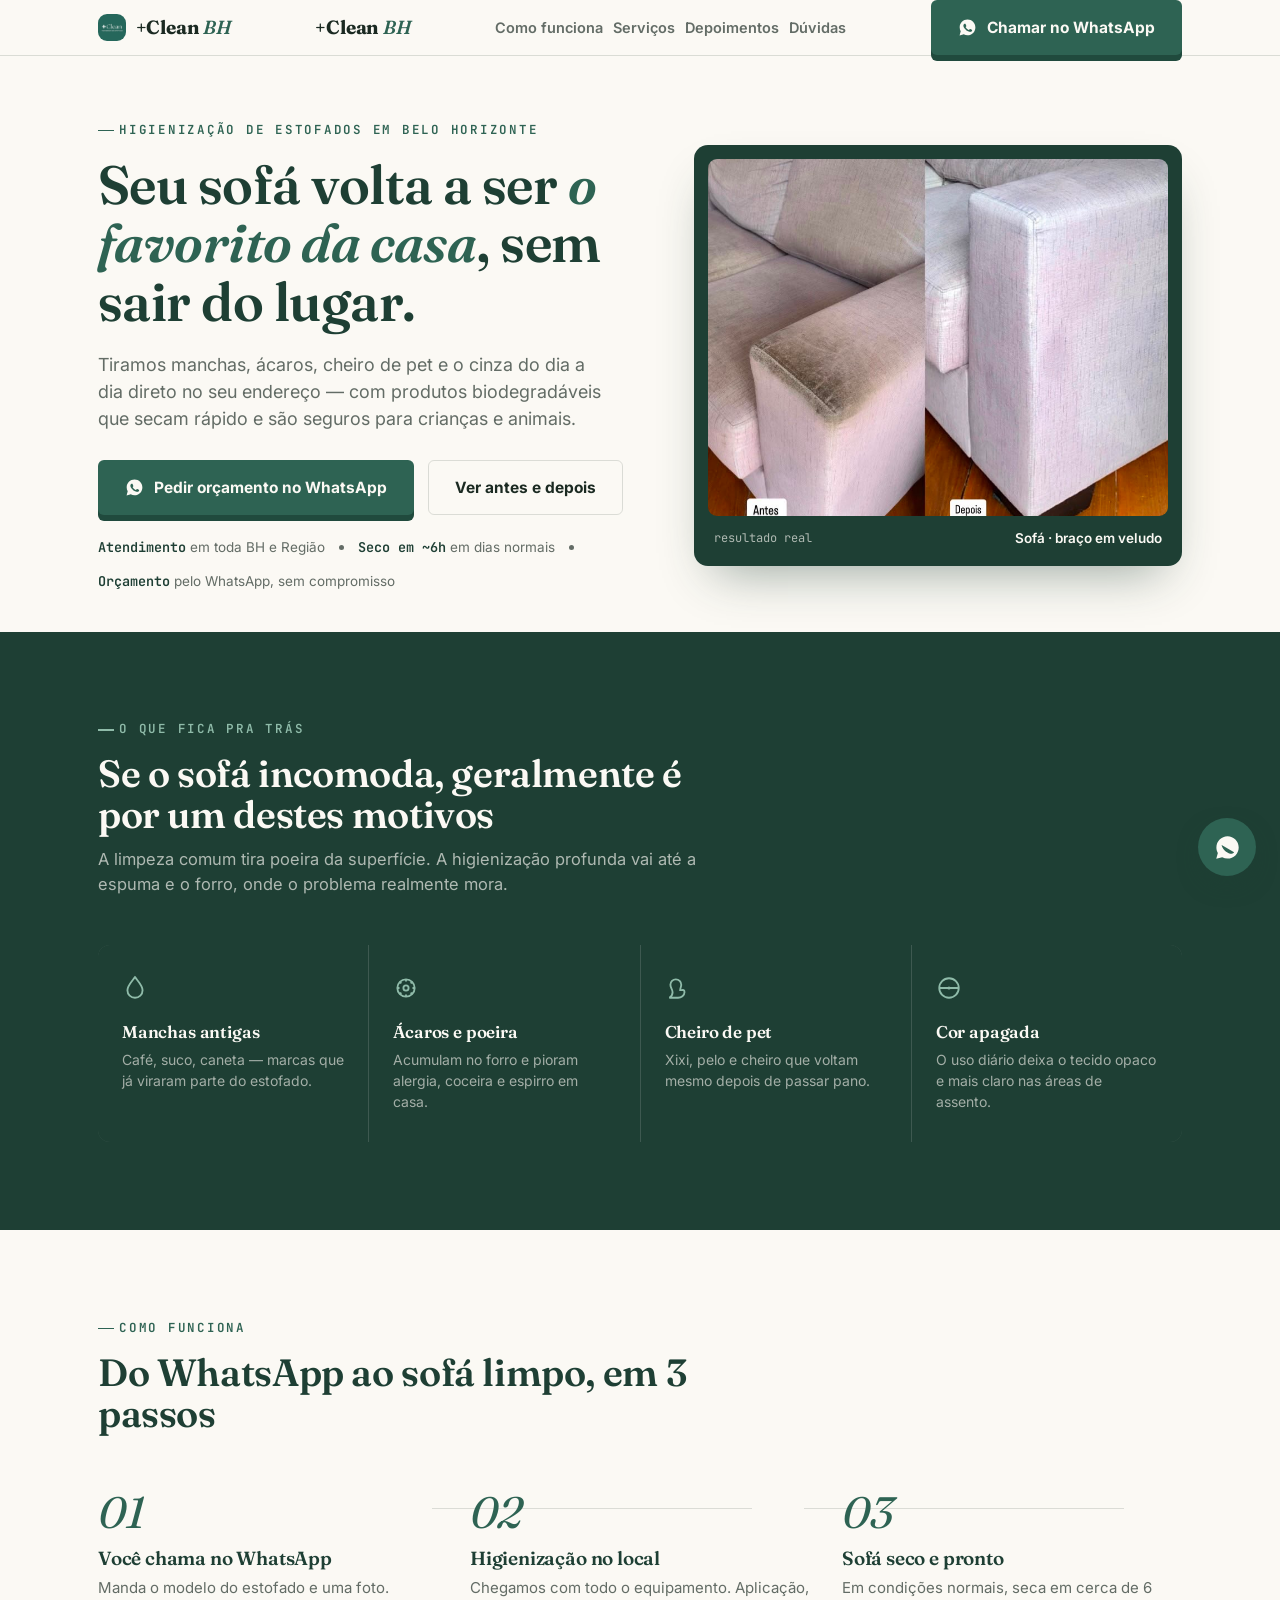
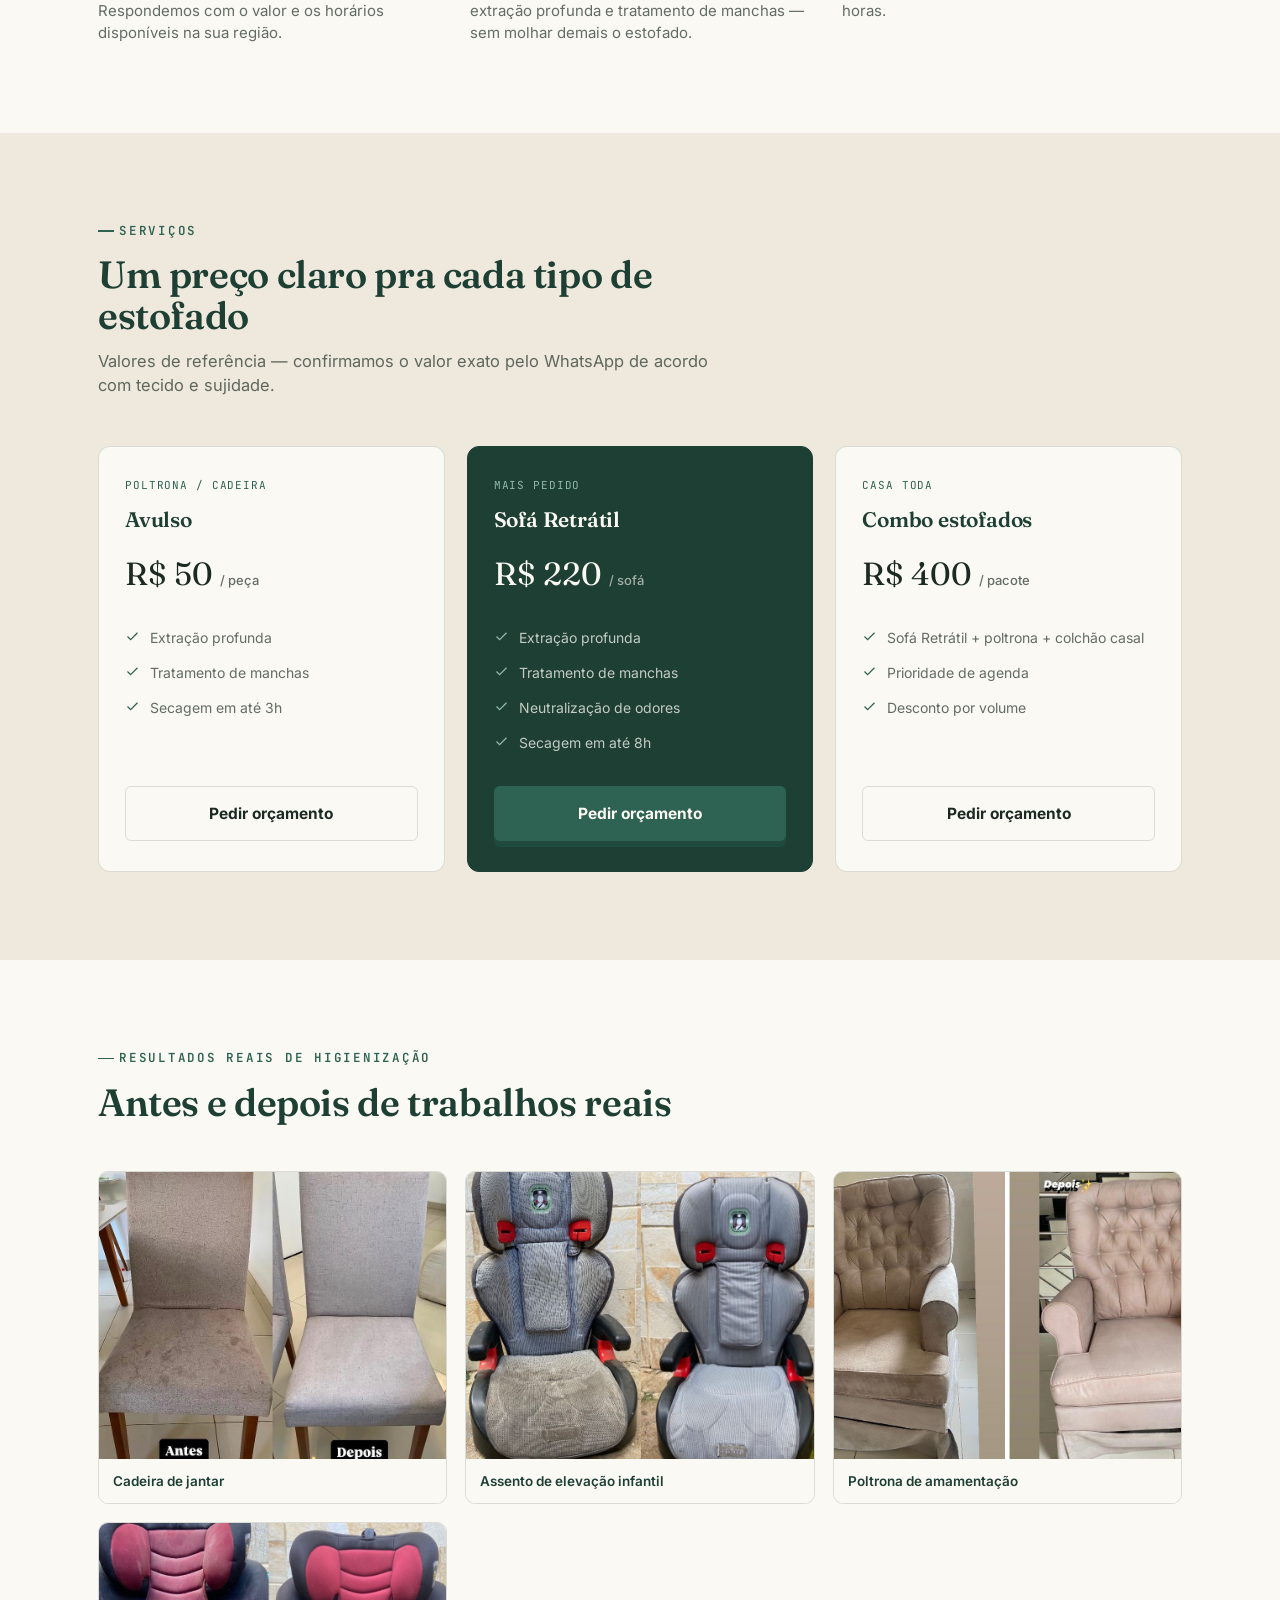
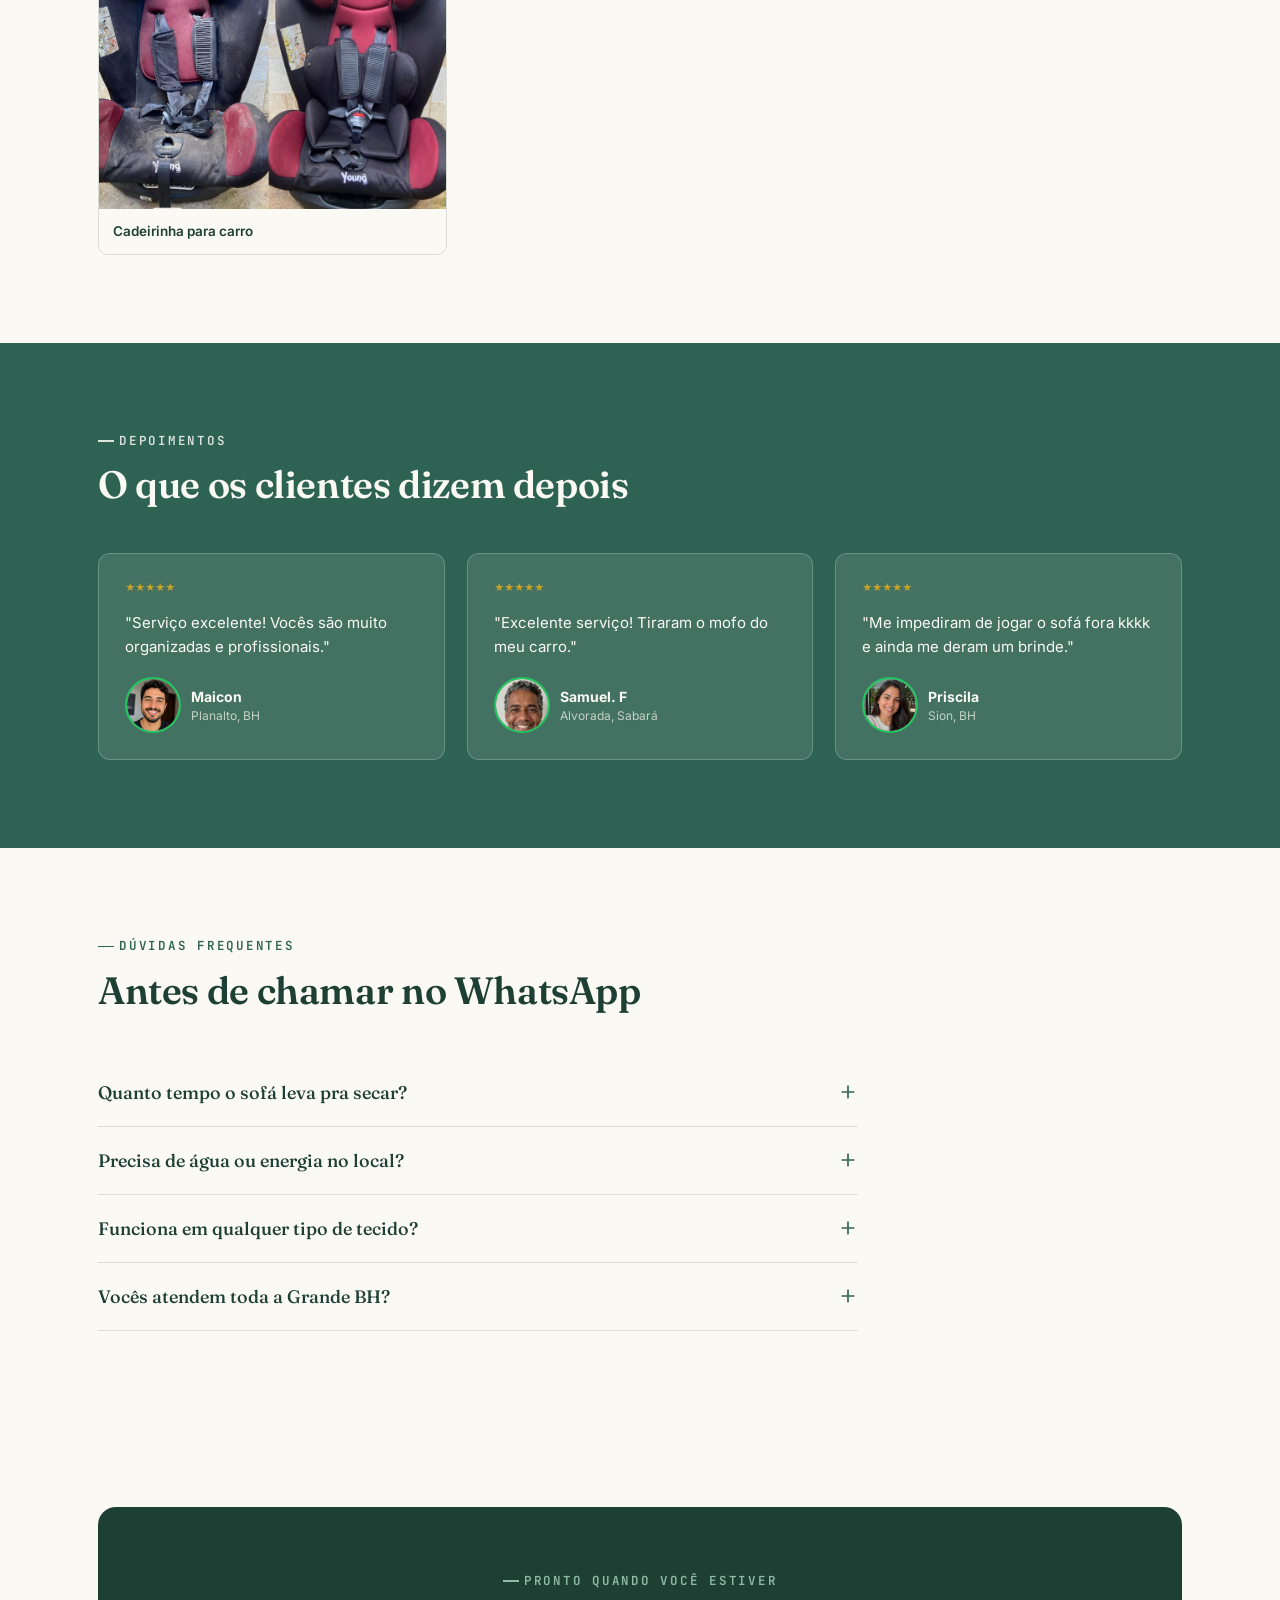
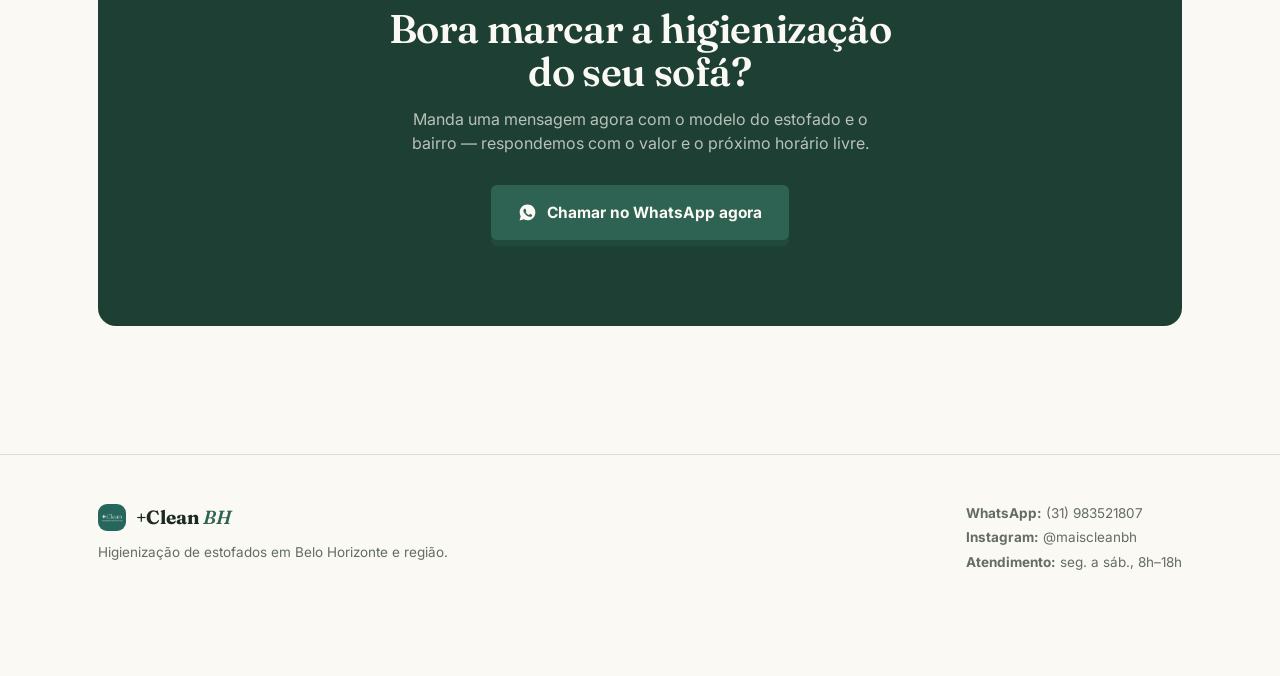
==== commit b99bc6e3: "Converte valores CSS de px para rem" ====
--- a/index.html
+++ b/index.html
@@ -39,7 +39,14 @@
 <header>
   <nav class="wrap">
     <a href="#top" class="logo">
-      <img src="images/logo.jpg" alt="+Clean Higienização de Estofados" class="logo-img">
+       <img
+    src="images/logo.jpg"
+    width="44"
+    height="44"
+    alt="+Clean Higienização de Estofados"
+    class="logo-img">
+  <span class="logo-text">+Clean <span>BH</span></span>
+</a>
       <span class="logo-text">+Clean <span>BH</span></span>
     </a>
     <ul class="nav-links">
@@ -204,12 +211,12 @@
   <section id="galeria">
     <div class="wrap">
       <div class="section-head">
-        <span class="eyebrow">Resultados</span>
+        <span class="eyebrow">Resultados reais de higienização</span>
         <h2>Antes e depois de trabalhos reais</h2>
       </div>
       <div class="gallery">
         <div class="g-item">
-          <img src="images/cadeira-antes-depois.jpg" alt="Limpeza profissional de cadeira estofada em Belo Horizonte"
+          <img src="images/cadeira-antes-depois.jpg" alt="Limpeza profissional de cadeira estofada em Belo Horizonte">
           <p class="g-caption">Cadeira de jantar</p>
         </div>
         <div class="g-item">
@@ -217,7 +224,7 @@
           <p class="g-caption">Assento de elevação infantil</p>
         </div>
         <div class="g-item">
-          <img src="images/poltrona-amamentação.jpg" alt="Higienização de sofá em Belo Horizonte antes e depois"
+          <img src="images/poltrona-amamentação.jpg" alt="Higienização de sofá em Belo Horizonte antes e depois">
           <p class="g-caption">Poltrona de amamentação</p>
         </div>
         <div class="g-item">
@@ -241,7 +248,10 @@
           <p class="quote">"Serviço excelente! Vocês são muito organizadas e profissionais."</p>
           <div class="t-who">
             <div class="t-avatar">
-    <img src="images/cliente1.jpg" alt="Foto do cliente">
+    <img
+src="images/cliente1.jpg"
+alt="Cliente satisfeito"
+loading="lazy">
 </div>
             <div><strong>Maicon</strong><span>Planalto, BH</span></div>
           </div>
@@ -251,7 +261,10 @@
           <p class="quote">"Excelente serviço! Tiraram o mofo do meu carro."</p>
           <div class="t-who">
             <div class="t-avatar">
-    <img src="images/cliente2.jpg" alt="Foto do cliente">
+    <img
+src="images/cliente2.jpg"
+alt="Foto do cliente"
+loading="lazy">
 </div>
             <div><strong>Samuel. F</strong><span>Alvorada, Sabará</span></div>
           </div>
@@ -261,7 +274,10 @@
           <p class="quote">"Me impediram de jogar o sofá fora kkkk e ainda me deram um brinde."</p>
           <div class="t-who">
             <div class="t-avatar">
-    <img src="images/cliente3.jpg" alt="Foto do cliente">
+    <img
+src="images/cliente3.jpg"
+alt="Foto do cliente"
+loading="lazy">
 </div>
             <div><strong>Priscila</strong><span>Sion, BH</span></div>
           </div>
@@ -320,9 +336,14 @@
   <div class="wrap foot-grid">
     <div>
       <a href="#top" class="logo">
-        <img src="images/logo.jpg" alt="+Clean Higienização de Estofados" class="logo-img">
-        <span class="logo-text">+Clean <span>BH</span></span>
-      </a>
+         <img
+    src="images/logo.jpg"
+    width="44"
+    height="44"
+    alt="+Clean Higienização de Estofados"
+    class="logo-img">
+  <span class="logo-text">+Clean <span>BH</span></span>
+</a>
       <p class="cols">Higienização de estofados em Belo Horizonte e região.</p>
     </div>
     <div class="cols">
@@ -339,8 +360,10 @@
 
 <a class="float-wa" href="https://whatsss.link/54je59" target="_blank" rel="noopener" aria-label="Chamar no WhatsApp">
   <svg viewBox="0 0 24 24" fill="currentColor"><path d="M12.04 2C6.58 2 2.13 6.45 2.13 11.91c0 1.79.47 3.46 1.29 4.91L2 22l5.29-1.38a9.9 9.9 0 0 0 4.75 1.21h.01c5.46 0 9.91-4.45 9.91-9.91S17.5 2 12.04 2Zm5.8 14.14c-.24.68-1.4 1.31-1.93 1.36-.5.05-.98.24-3.28-.68-2.78-1.11-4.56-3.93-4.7-4.11-.14-.18-1.12-1.49-1.12-2.84 0-1.35.71-2.01.96-2.
-
- 
+  <path d="..."></path>
+    </svg>
+</a>
+ <script>
   document.querySelectorAll('.faq-item').forEach(function(item){
     var btn = item.querySelector('.faq-q');
     var answer = item.querySelector('.faq-a');
--- a/style.css
+++ b/style.css
@@ -13,7 +13,8 @@
   --radius: 6px;
 }
 *{box-sizing:border-box; margin:0; padding:0;}
-html{scroll-behavior:smooth;}
+html{ font-size:62.5%;
+  scroll-behavior:smooth;}
 body{
   font-family:'Inter', sans-serif;
   background:var(--paper);
@@ -24,18 +25,23 @@
 img{max-width:100%; display:block;}
 a{color:inherit; text-decoration:none;}
 ul{list-style:none;}
-.wrap{max-width:1140px; margin:0 auto; padding:0 28px;}
+.wrap{
+max-width:114rem;
+margin:0 auto;
+padding:0 2.8rem;
+}
 h1,h2,h3{font-family:'Fraunces', serif; line-height:1.08; letter-spacing:-0.01em; font-weight:600;}
 .eyebrow{
   font-family:'JetBrains Mono', monospace;
-  font-size:12.5px;
+  font-size:1.25rem;
+  gap:0.8rem;
   font-weight:600;
   letter-spacing:0.14em;
   text-transform:uppercase;
   color:var(--brand);
   display:inline-flex;
   align-items:center;
-  gap:8px;
+  gap:0.5rem;
 }
 .eyebrow::before{
   content:"";
@@ -43,9 +49,9 @@
   display:inline-block;
 }
 .btn{
-  display:inline-flex; align-items:center; gap:10px;
-  font-family:'Inter', sans-serif; font-weight:700; font-size:15.5px;
-  padding:15px 26px; border-radius:var(--radius);
+  display:inline-flex; align-items:center; gap:1rem;
+  font-family:'Inter', sans-serif; font-weight:700; font-size:1.55rem;
+  padding:1.5rem 2.6rem; border-radius:var(--radius);
   border:1.5px solid transparent; cursor:pointer;
   transition:transform .18s ease, box-shadow .18s ease, background .18s ease;
 }
@@ -62,32 +68,32 @@
   background:rgba(251,249,244,0.9); backdrop-filter:blur(8px);
   border-bottom:1px solid var(--line);
 }
-nav{ display:flex; align-items:center; justify-content:space-between; padding:14px 28px;}
-.logo{ display:flex; align-items:center; gap:10px;}
-.logo-img{ height:44px; width:44px; border-radius:9px; object-fit:cover; flex-shrink:0;}
-.logo-text{ font-family:'Fraunces', serif; font-weight:700; font-size:19px; letter-spacing:-0.01em; color:var(--ink);}
+nav{ display:flex; align-items:center; justify-content:space-between; padding:1.4rem 2.8rem;}
+.logo{ display:flex; align-items:center; gap:1rem;}
+.logo-img{ height: 2.75rem;; width: 2.75rem;; border-radius:0.9rem; object-fit:cover; flex-shrink:0;}
+.logo-text{ font-family:'Fraunces', serif; font-weight:700; font-size:1.9rem; letter-spacing:-0.01em; color:var(--ink);}
 .logo-text span{ color:var(--brand); font-style:italic; font-weight:600;}
-.nav-links{ display:flex; gap:30px; font-size:14.5px; font-weight:600; color:var(--ink-soft);}
+.nav-links{ display:flex; gap:1rem; font-size:14.5px; font-weight:600; color:var(--ink-soft);}
 .nav-links a:hover{ color:var(--forest);}
 .nav-cta{ display:none; }
 @media(min-width:860px){ .nav-cta{display:inline-flex;} }
 @media(max-width:859px){ .nav-links{display:none;} }
 
 /* ---------- HERO ---------- */
-.hero{ padding:64px 0 40px; position:relative; overflow:hidden;}
-.hero-grid{ display:grid; grid-template-columns:1.05fr 0.95fr; gap:56px; align-items:center;}
+.hero{ padding:6.4rem 0 4rem; position:relative; overflow:hidden;}
+.hero-grid{ display:grid; grid-template-columns:1.05fr 0.95fr; gap:5.6rem; align-items:center;}
 @media(max-width:900px){ .hero-grid{grid-template-columns:1fr;} }
 .hero h1{ font-size:clamp(34px, 5vw, 54px); margin:16px 0 20px; color:var(--forest);}
 .hero h1 em{ font-style:italic; color:var(--brand);}
-.hero p.lede{ font-size:18px; color:var(--ink-soft); max-width:46ch; margin-bottom:28px;}
+.hero p.lede{ font-size:1.8rem; color:var(--ink-soft); max-width:46ch; margin-bottom:2.8rem;}
 .hero-ctas{ display:flex; gap:14px; flex-wrap:wrap; margin-bottom:22px;}
-.trust-row{ display:flex; align-items:center; gap:14px; font-size:13.5px; color:var(--ink-soft); flex-wrap:wrap;}
+.trust-row{ display:flex; align-items:center; gap:1.4rem; font-size:1.35rem; color:var(--ink-soft); flex-wrap:wrap;}
 .trust-row strong{ color:var(--forest); font-family:'JetBrains Mono', monospace; font-weight:600;}
 .trust-dot{ width:5px; height:5px; border-radius:50%; background:var(--ink-soft); flex-shrink:0;}
 
 /* ---------- PHOTO CARD (antes/depois — fotos reais) ---------- */
 .photo-card{
-  background:var(--forest); border-radius:14px; padding:14px;
+  background:var(--forest); border-radius:1.4rem; padding:1.4rem;
   box-shadow:0 24px 48px -20px rgba(30,63,52,0.45);
 }
 .photo-card img{ border-radius:9px; width:100%; aspect-ratio:4/3.1; object-fit:cover;}
@@ -96,7 +102,7 @@
 .photo-caption strong{ font-family:'Inter'; font-size:13.5px; font-weight:600;}
 
 /* ---------- SECTION SHELL ---------- */
-section{ padding:88px 0; }
+section{ padding:8.8rem 0; }
 .section-head{ max-width:640px; margin-bottom:48px; }
 .section-head h2{ font-size:clamp(28px,3.4vw,38px); color:var(--forest); margin-top:14px;}
 .section-head p{ color:var(--ink-soft); font-size:16.5px; margin-top:12px;}
@@ -130,10 +136,10 @@
 
 /* ---------- SERVICES / PRICING ---------- */
 .services{ background:var(--cream); }
-.s-grid{ display:grid; grid-template-columns:repeat(3,1fr); gap:22px;}
+.s-grid{ display:grid; grid-template-columns:repeat(3,1fr); gap:2.2rem;}
 @media(max-width:900px){ .s-grid{grid-template-columns:1fr;} }
 .s-card{
-  background:var(--paper); border:1px solid var(--line); border-radius:12px; padding:30px 26px;
+  background:var(--paper); border:1px solid var(--line); border-radius:12px; padding:3.0rem 2.6rem;
   display:flex; flex-direction:column; transition:transform .18s ease, box-shadow .18s ease;
 }
 .s-card.featured{ background:var(--forest); border-color:var(--forest); color:var(--paper);}
@@ -164,9 +170,9 @@
 .testi .eyebrow{ color:rgba(251,249,244,0.85);}
 .testi .eyebrow::before{ background:rgba(251,249,244,0.85);}
 .testi .section-head h2{ color:var(--paper);}
-.t-grid{ display:grid; grid-template-columns:repeat(3,1fr); gap:22px;}
+.t-grid{ display:grid; grid-template-columns:repeat(3,1fr); gap:2.2rem;}
 @media(max-width:900px){ .t-grid{grid-template-columns:1fr;} }
-.t-card{ background:rgba(251,249,244,0.1); border:1px solid rgba(251,249,244,0.22); border-radius:12px; padding:26px;}
+.t-card{ background:rgba(251,249,244,0.1); border:1px solid rgba(251,249,244,0.22); border-radius:12px; padding:2.6rem;}
 .t-stars{ display:flex; gap:3px; margin-bottom:16px; color:var(--gold);}
 .t-card p.quote{ font-size:15px; line-height:1.6; margin-bottom:18px;}
 .t-who{ display:flex; align-items:center; gap:10px;}
@@ -176,8 +182,8 @@
 .t-note{ margin-top:28px; font-size:12.5px; color:rgba(251,249,244,0.7); font-family:'JetBrains Mono', monospace;}
 
 .t-avatar {
-    width: 56px;
-    height: 56px;
+    width: 5.6rem;
+    height: 5.6rem;
     border-radius: 50%;
     overflow: hidden;
     flex-shrink: 0;
@@ -196,8 +202,8 @@
 .faq-item{ border-bottom:1px solid var(--line); }
 .faq-q{
   width:100%; text-align:left; background:none; border:none; cursor:pointer;
-  padding:22px 0; display:flex; justify-content:space-between; align-items:center; gap:20px;
-  font-family:'Fraunces', serif; font-size:18px; color:var(--forest); font-weight:500;
+  padding:2.2rem 0; display:flex; justify-content:space-between; align-items:center; gap:20px;
+  font-family:'Fraunces', serif; font-size:1.8rem; color:var(--forest); font-weight:500;
 }
 .faq-q svg{ width:20px; height:20px; flex-shrink:0; transition:transform .25s ease; color:var(--brand);}
 .faq-item.open .faq-q svg{ transform:rotate(45deg);}
@@ -206,8 +212,8 @@
 
 /* ---------- FINAL CTA ---------- */
 .final-cta{
-  background:var(--forest); color:var(--paper); text-align:center; border-radius:18px;
-  padding:64px 32px; margin:0 auto;
+  background:var(--forest); color:var(--paper); text-align:center; border-radius:1.8rem;
+  padding:6.4rem 3.2rem; margin:0 auto;
 }
 .final-cta .eyebrow{ color:var(--brand-light); justify-content:center;}
 .final-cta .eyebrow::before{ background:var(--brand-light);}
@@ -224,8 +230,8 @@
 
 /* ---------- FLOATING WHATSAPP ---------- */
 .float-wa{
-  position:fixed; bottom:24px; right:24px; z-index:60;
-  width:58px; height:58px; border-radius:50%; background:var(--brand);
+  position:fixed; bottom:2.4rem; right:2.4rem; z-index:60;
+  width:5.8rem; height:5.8rem; border-radius:50%; background:var(--brand);
   display:flex; align-items:center; justify-content:center;
   box-shadow:0 10px 24px -6px rgba(30,63,52,0.5);
   animation:pulse 2.6s infinite;
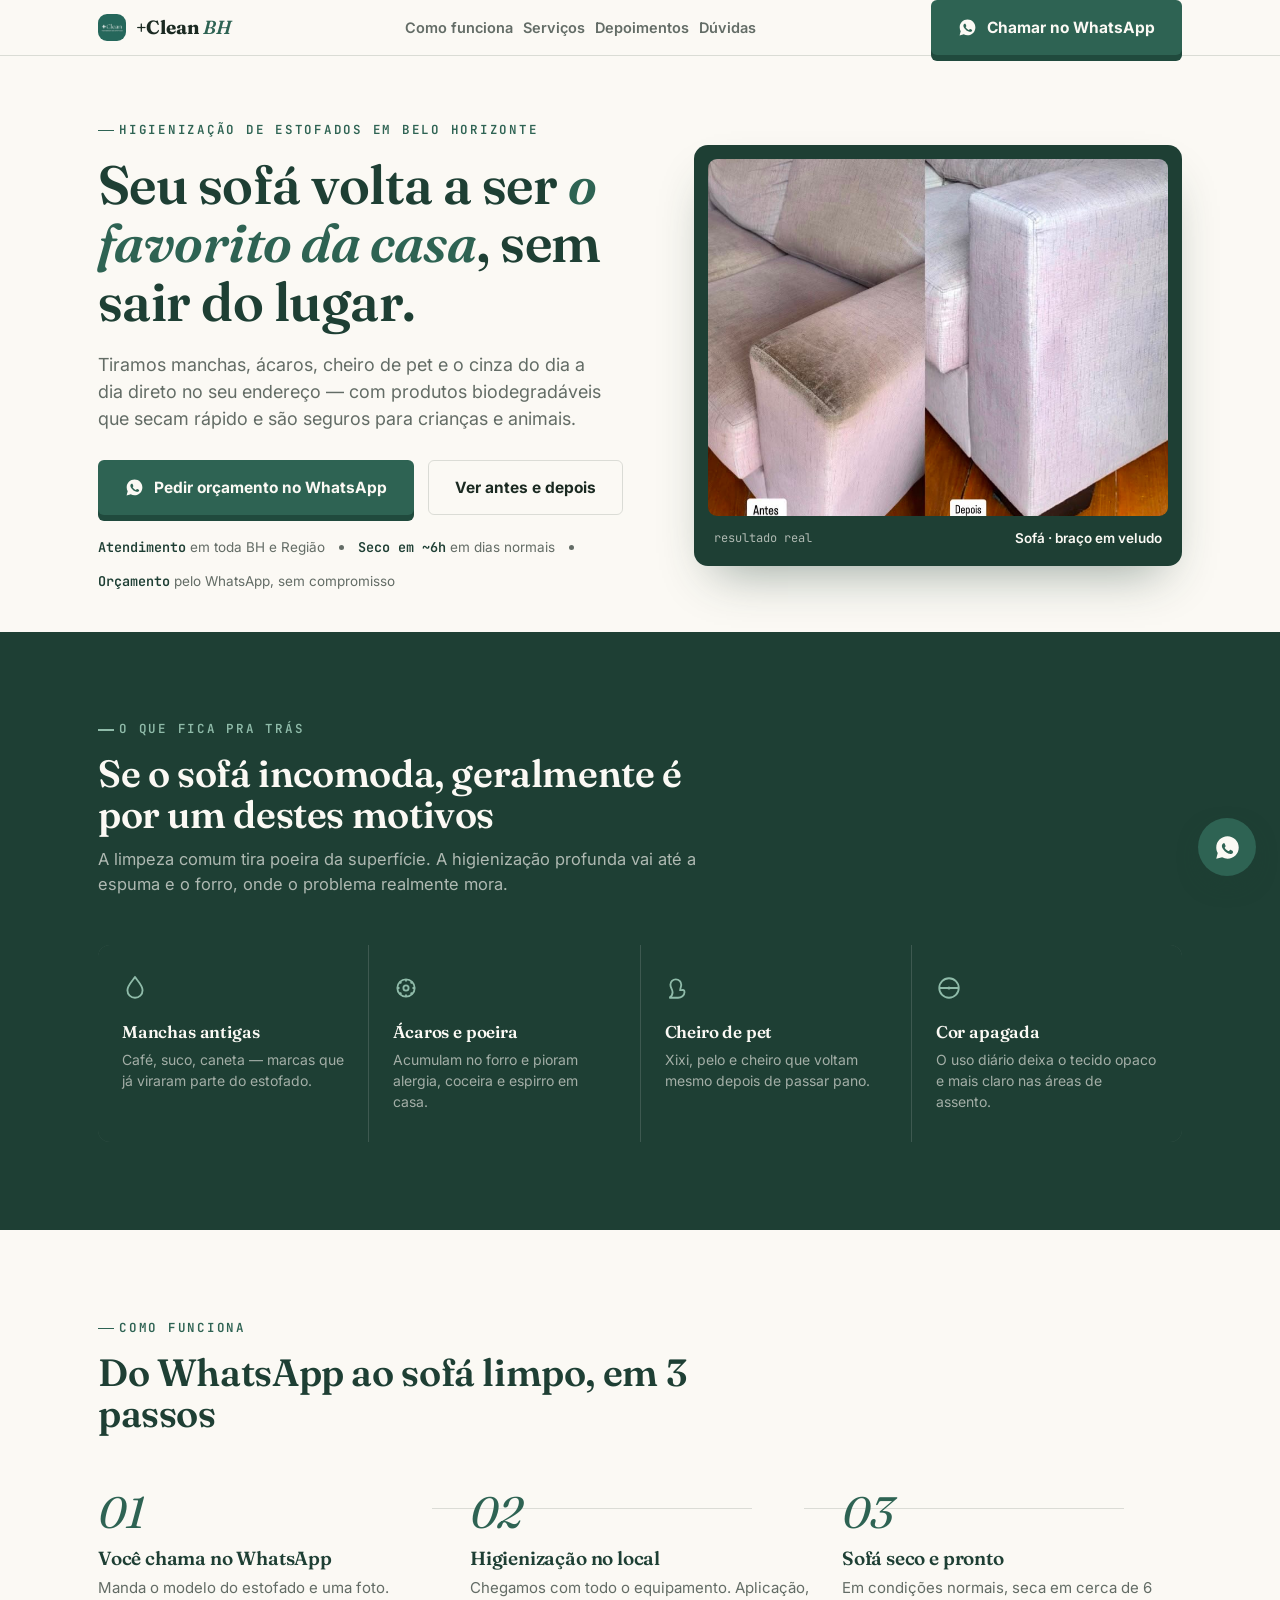
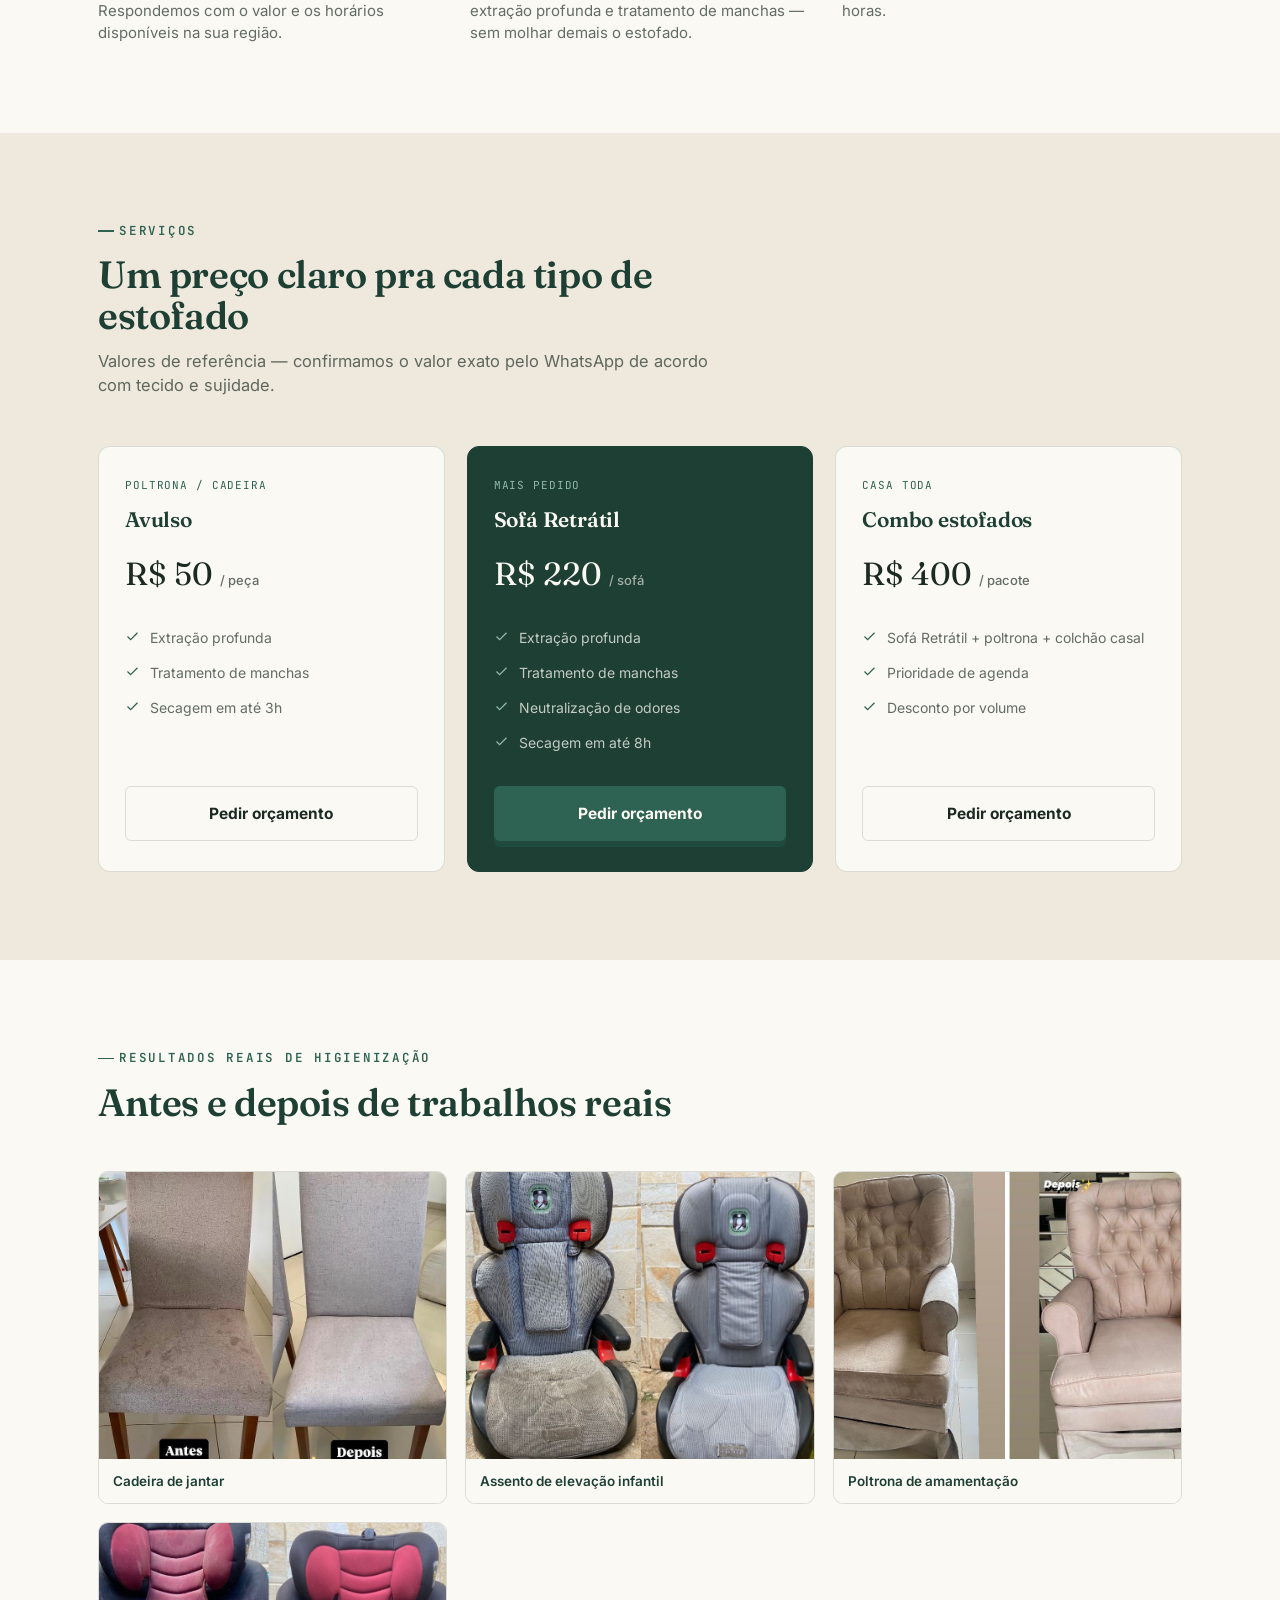
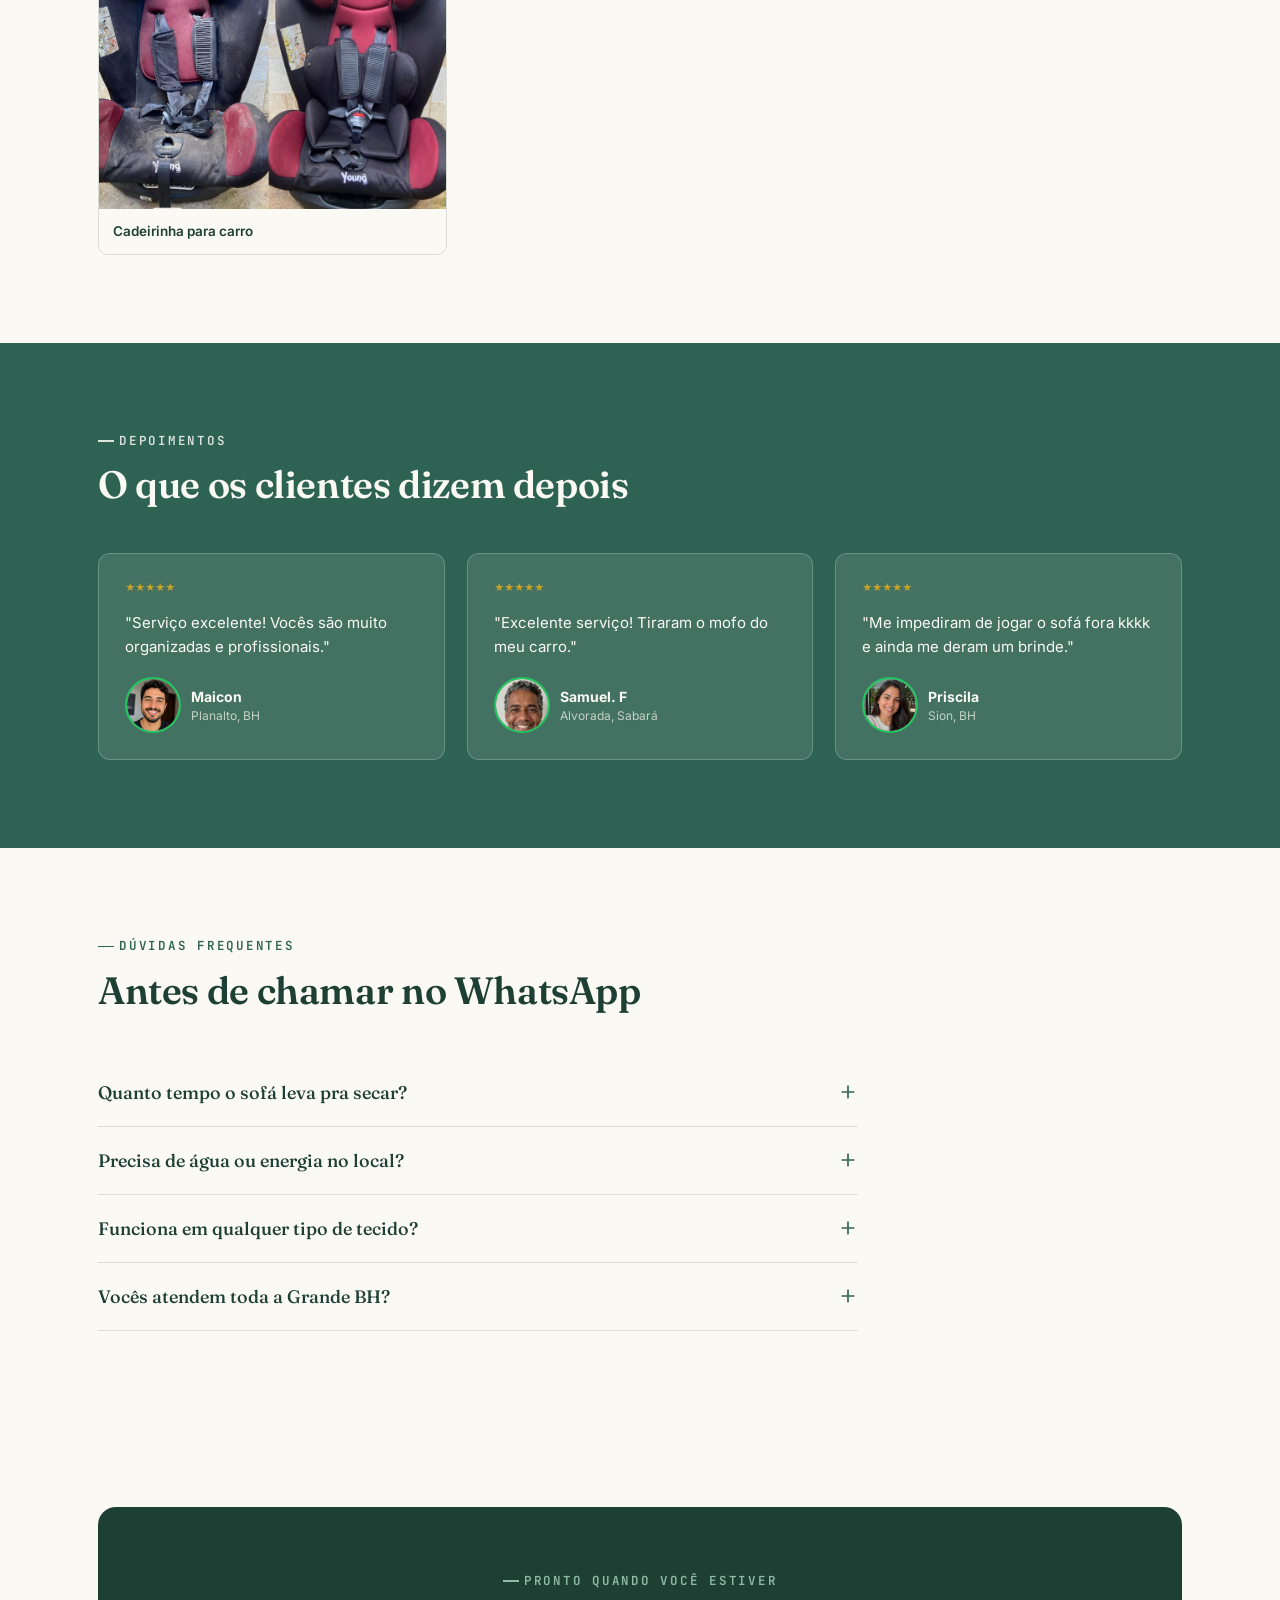
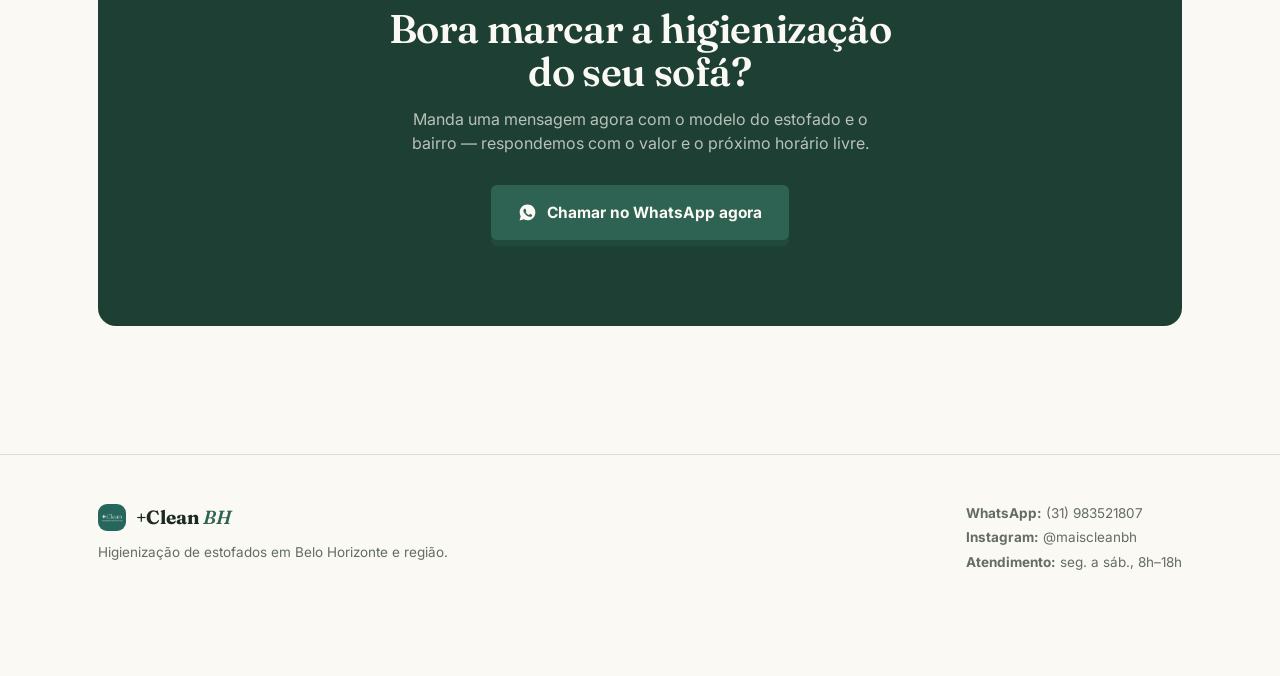
==== commit b25c821e: "Corrige ícone do WhatsApp" ====
--- a/index.html
+++ b/index.html
@@ -45,9 +45,7 @@
     height="44"
     alt="+Clean Higienização de Estofados"
     class="logo-img">
-  <span class="logo-text">+Clean <span>BH</span></span>
-</a>
-      <span class="logo-text">+Clean <span>BH</span></span>
+    <span class="logo-text">+Clean <span>BH</span></span>
     </a>
     <ul class="nav-links">
       <li><a href="#como-funciona">Como funciona</a></li>
@@ -359,10 +357,11 @@
 </footer>
 
 <a class="float-wa" href="https://whatsss.link/54je59" target="_blank" rel="noopener" aria-label="Chamar no WhatsApp">
-  <svg viewBox="0 0 24 24" fill="currentColor"><path d="M12.04 2C6.58 2 2.13 6.45 2.13 11.91c0 1.79.47 3.46 1.29 4.91L2 22l5.29-1.38a9.9 9.9 0 0 0 4.75 1.21h.01c5.46 0 9.91-4.45 9.91-9.91S17.5 2 12.04 2Zm5.8 14.14c-.24.68-1.4 1.31-1.93 1.36-.5.05-.98.24-3.28-.68-2.78-1.11-4.56-3.93-4.7-4.11-.14-.18-1.12-1.49-1.12-2.84 0-1.35.71-2.01.96-2.
-  <path d="..."></path>
-    </svg>
+  <svg viewBox="0 0 24 24" fill="currentColor">
+    <path d="M12 2C6.48 2 2 6.48 2 12c0 1.8.48 3.5 1.32 4.95L2 22l5.22-1.37A9.94 9.94 0 0 0 12 22c5.52 0 10-4.48 10-10S17.52 2 12 2zm5.06 14.42c-.22.62-1.28 1.2-1.77 1.25-.46.05-.9.21-3-.62-2.53-1-4.15-3.58-4.28-3.75-.13-.17-1.02-1.36-1.02-2.6 0-1.24.65-1.85.88-2.1.23-.25.5-.31.66-.31.16 0 .33 0 .47.01.15 0 .35-.06.55.42.2.5.68 1.7.74 1.82.06.12.1.27.02.44-.08.17-.12.27-.24.42-.12.15-.25.34-.36.45-.12.12-.24.25-.1.49.14.24.62 1.02 1.33 1.65.92.82 1.69 1.08 1.93 1.2.24.12.38.1.52-.06.14-.16.6-.7.76-.94.16-.24.32-.2.54-.12.22.08 1.4.66 1.64.78.24.12.4.18.46.28.06.1.06.58-.16 1.2z"/>
+  </svg>
 </a>
+
  <script>
   document.querySelectorAll('.faq-item').forEach(function(item){
     var btn = item.querySelector('.faq-q');
--- a/style.css
+++ b/style.css
@@ -236,7 +236,7 @@
   box-shadow:0 10px 24px -6px rgba(30,63,52,0.5);
   animation:pulse 2.6s infinite;
 }
-.float-wa svg{ width:27px; height:27px; color:var(--paper);}
+.float-wa svg{ width:2.7rem; height:2.7rem; color:var(--paper);}
 @keyframes pulse{
   0%{ box-shadow:0 10px 24px -6px rgba(30,63,52,0.5), 0 0 0 0 rgba(46,99,83,0.55);}
   70%{ box-shadow:0 10px 24px -6px rgba(30,63,52,0.5), 0 0 0 14px rgba(46,99,83,0);}
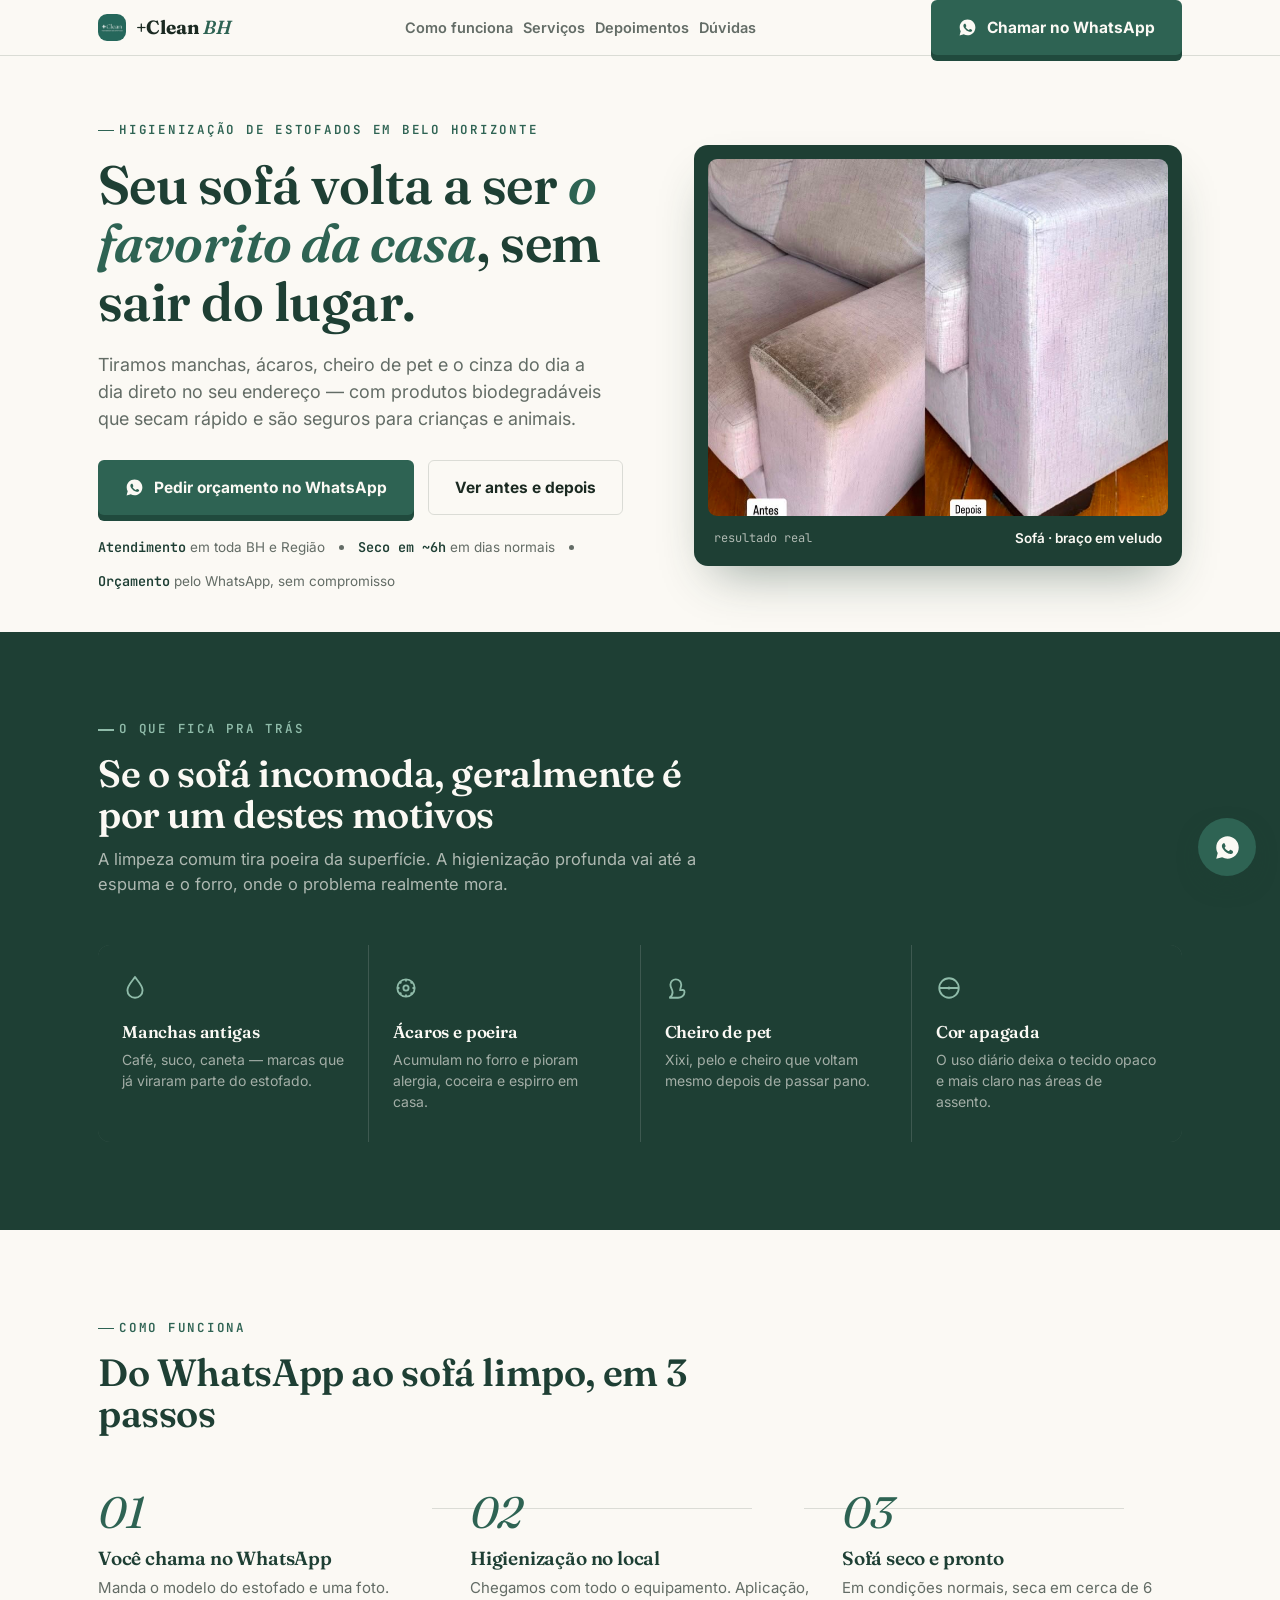
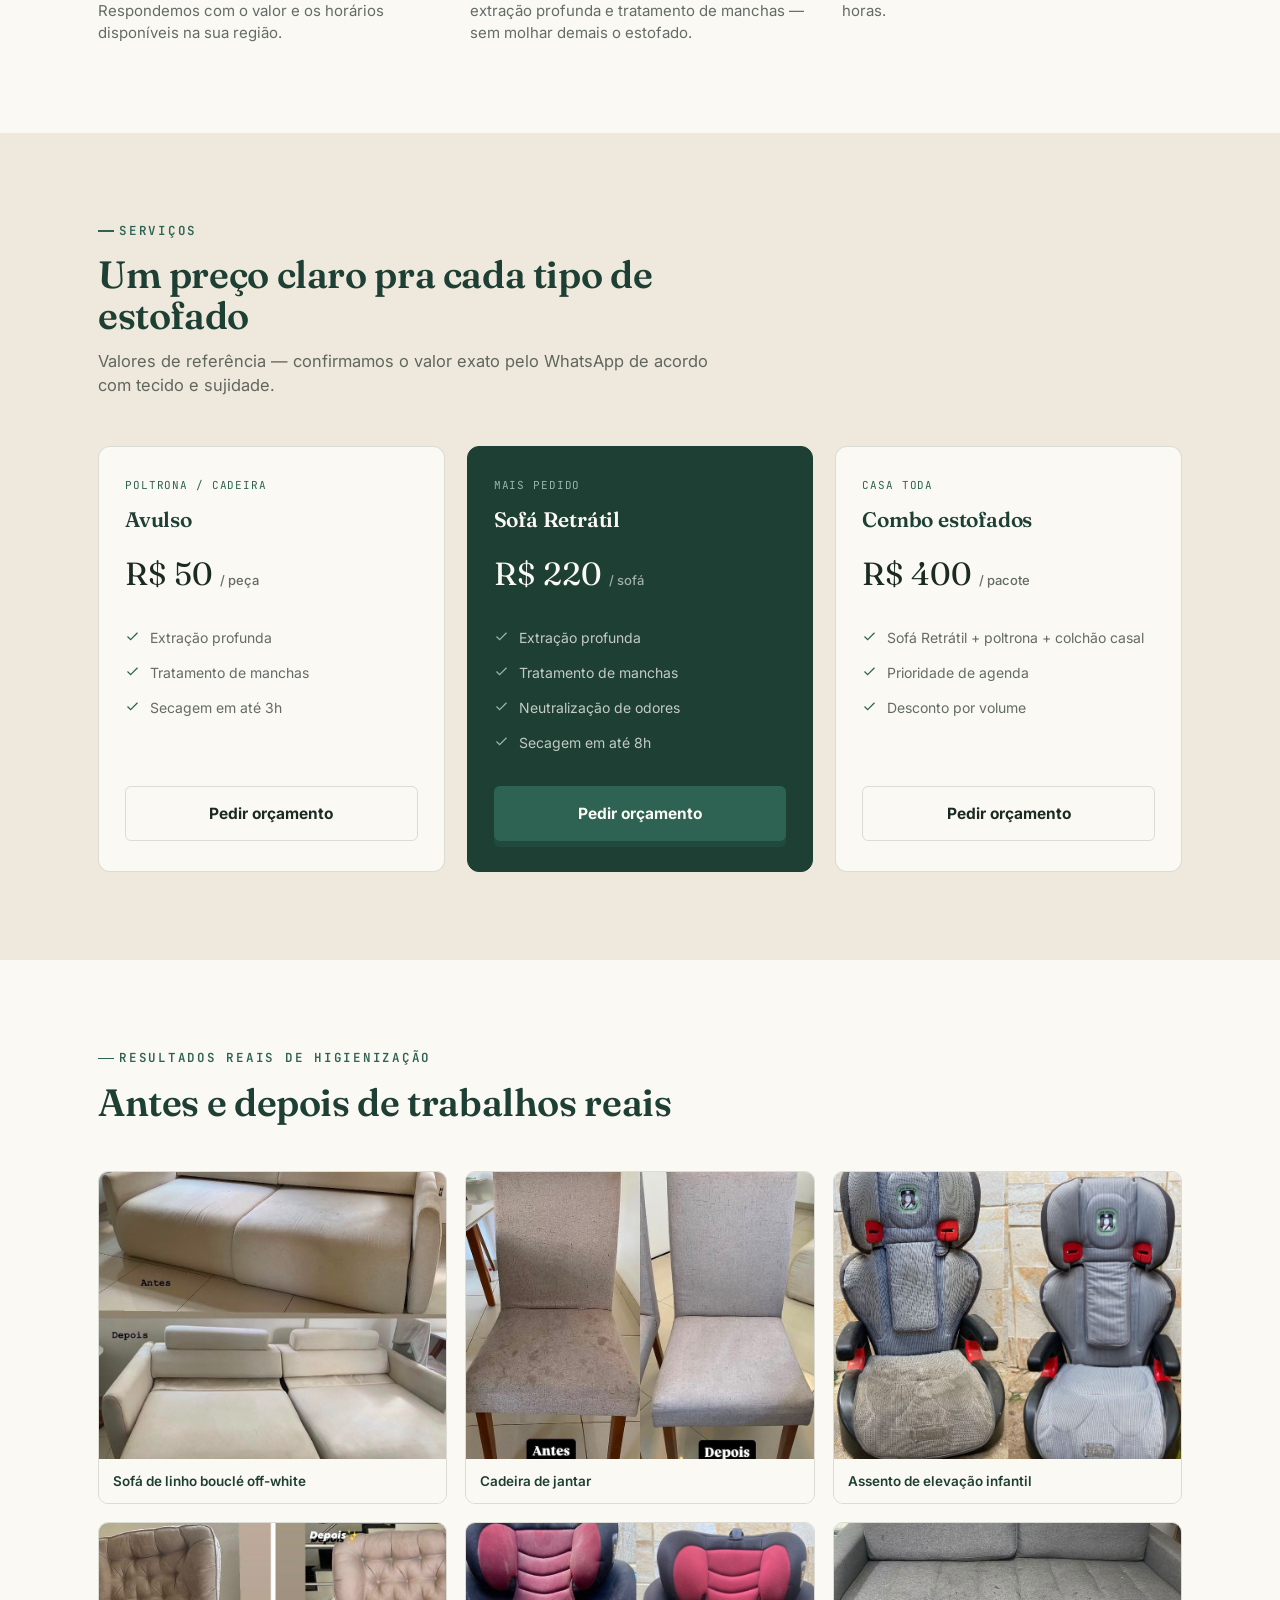
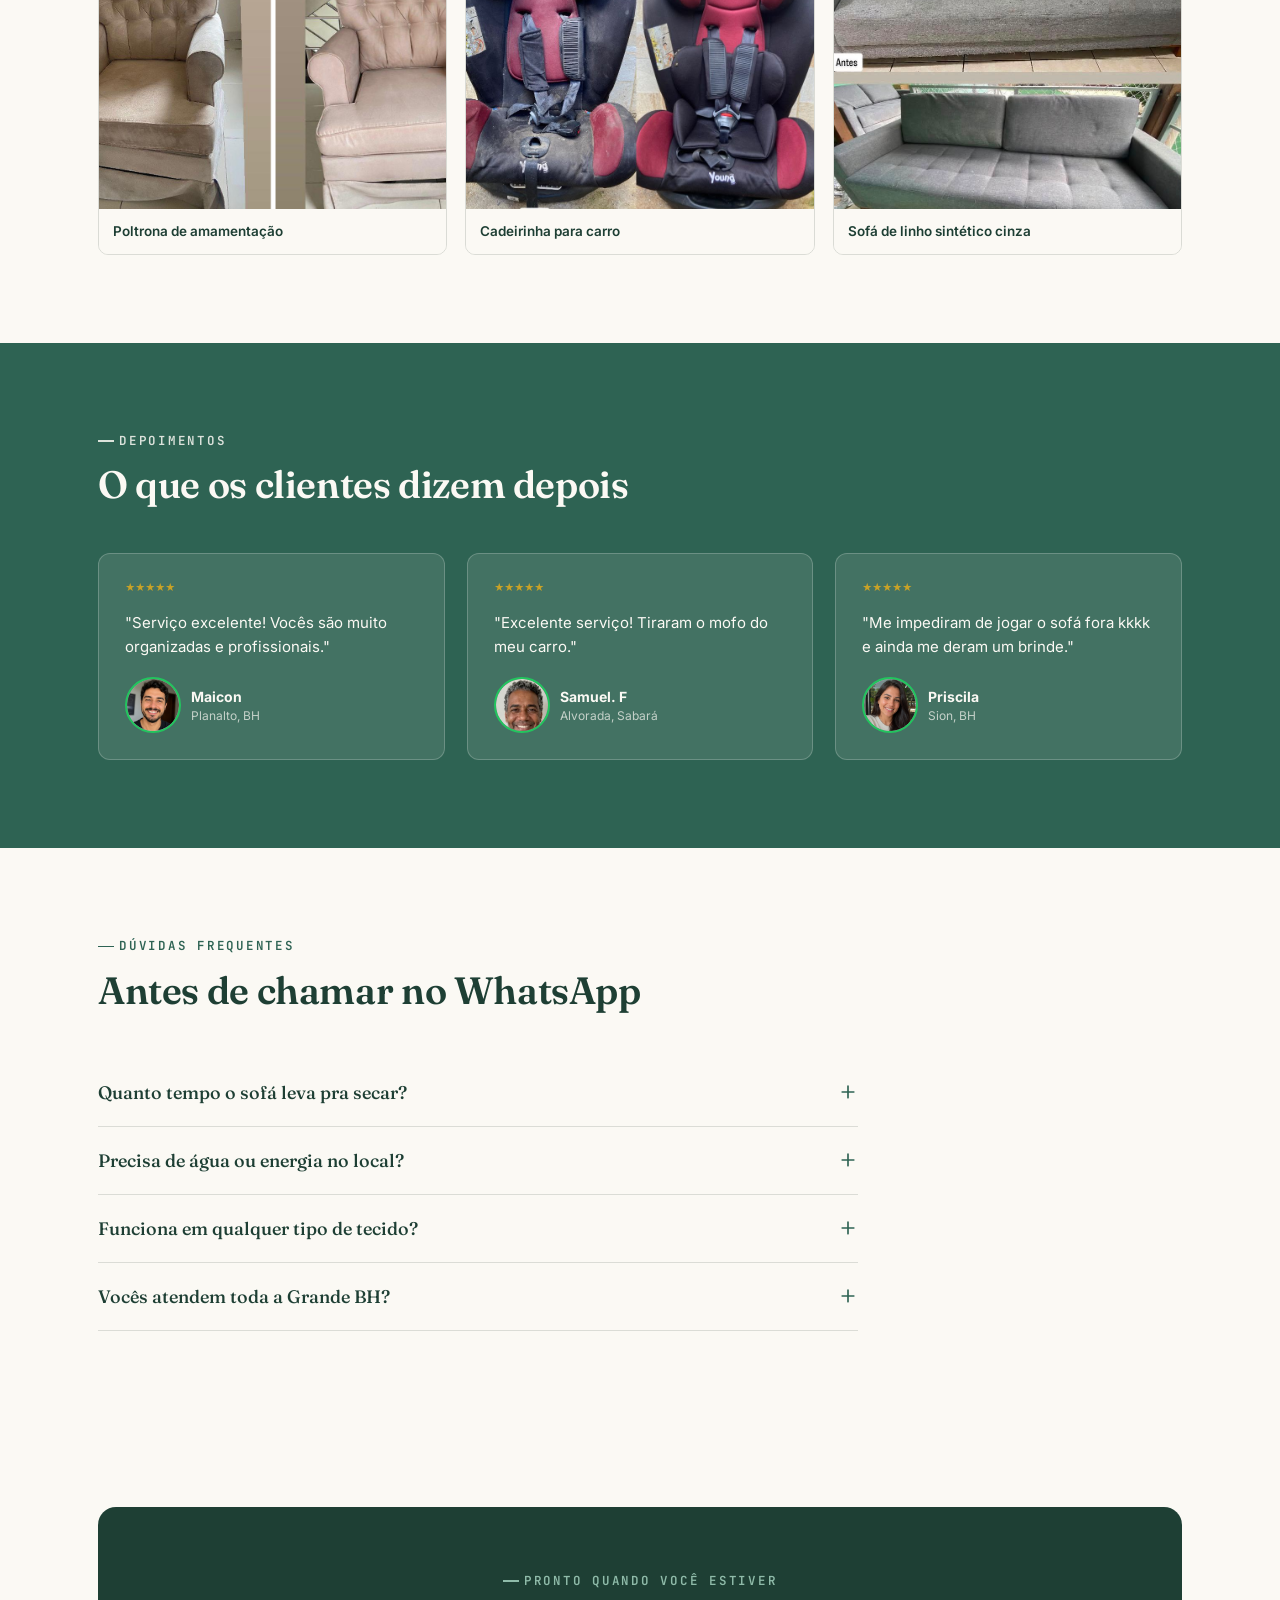
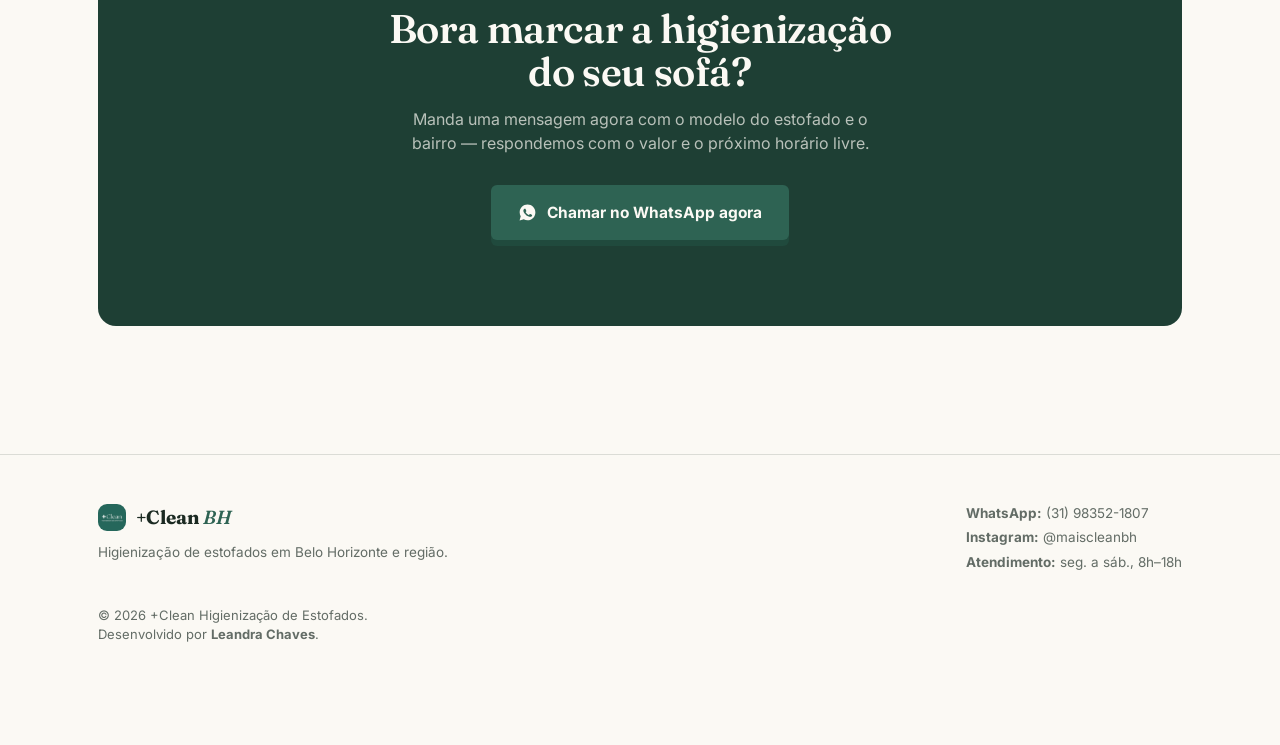
==== commit 83ba3998: "Corrige footer" ====
--- a/index.html
+++ b/index.html
@@ -59,6 +59,10 @@
     </a>
   </nav>
 </header>
+<div class="lightbox" id="lightbox">
+  <span class="lightbox-close">&times;</span>
+  <img id="lightbox-img" src="" alt="">
+</div>
 
 <main id="top">
   <!-- ============ HERO ============ -->
@@ -86,7 +90,8 @@
 
       <div>
         <div class="photo-card">
-          <img src="images/sofa-antes-depois.jpg" alt="Sofá antes e depois da higienização">
+          <img src="images/sofa-antes-depois.jpg" alt="Sofá antes e depois da higienização"
+          class="zoom-img">
           <div class="photo-caption">
             <span>resultado real</span>
             <strong>Sofá · braço em veludo</strong>
@@ -206,32 +211,59 @@
   </section>
 
   <!-- ============ GALLERY (fotos reais) ============ -->
-  <section id="galeria">
-    <div class="wrap">
-      <div class="section-head">
-        <span class="eyebrow">Resultados reais de higienização</span>
-        <h2>Antes e depois de trabalhos reais</h2>
-      </div>
-      <div class="gallery">
-        <div class="g-item">
-          <img src="images/cadeira-antes-depois.jpg" alt="Limpeza profissional de cadeira estofada em Belo Horizonte">
-          <p class="g-caption">Cadeira de jantar</p>
-        </div>
-        <div class="g-item">
-          <img src="images/elevacao-antes-depois.jpg" alt="Assento de elevação infantil antes e depois da higienização">
-          <p class="g-caption">Assento de elevação infantil</p>
-        </div>
-        <div class="g-item">
-          <img src="images/poltrona-amamentação.jpg" alt="Higienização de sofá em Belo Horizonte antes e depois">
-          <p class="g-caption">Poltrona de amamentação</p>
-        </div>
-        <div class="g-item">
-          <img src="images/cadeirinha-antes-depois.jpg" alt="Cadeirinha de bebê para carro antes e depois da higienização">
-          <p class="g-caption">Cadeirinha para carro</p>
-        </div>
-      </div>
-    </div>
-  </section>
+ <section id="galeria">
+  <div class="wrap">
+    <div class="section-head">
+      <span class="eyebrow">Resultados reais de higienização</span>
+      <h2>Antes e depois de trabalhos reais</h2>
+    </div>
+
+    <div class="gallery">
+
+      <div class="g-item">
+        <img src="images/sofa-branco-antes-depois.jpg"
+             alt="Higienização completa de sofá de linho bouclé off-white em Belo Horizonte"
+             class="zoom-img">
+        <div class="g-caption">Sofá de linho bouclé off-white</div>
+      </div>
+
+      <div class="g-item">
+        <img src="images/cadeira-antes-depois.jpg"
+             alt="Limpeza profissional de cadeira estofada em Belo Horizonte"
+             class="zoom-img">
+        <div class="g-caption">Cadeira de jantar</div>
+      </div>
+
+      <div class="g-item">
+        <img src="images/elevacao-antes-depois.jpg"
+             alt="Assento de elevação infantil antes e depois da higienização"
+             class="zoom-img">
+        <div class="g-caption">Assento de elevação infantil</div>
+      </div>
+
+      <div class="g-item">
+        <img src="images/poltrona-amamentação.jpg"
+             alt="Higienização de poltrona de amamentação antes e depois"
+             class="zoom-img">
+        <div class="g-caption">Poltrona de amamentação</div>
+      </div>
+
+      <div class="g-item">
+        <img src="images/cadeirinha-antes-depois.jpg"
+             alt="Cadeirinha de bebê para carro antes e depois da higienização"
+             class="zoom-img">
+        <div class="g-caption">Cadeirinha para carro</div>
+      </div>
+      <div class="g-item">
+        <img src="images/sofa-cinza-antes-depois.jpg"
+             alt="Higienização completa de sofá de linho sintético cinza em Belo Horizonte"
+             class="zoom-img">
+        <div class="g-caption">Sofá de linho sintético cinza</div>
+      </div>
+
+    </div>
+  </div>
+</section>
 
   <!-- ============ TESTIMONIALS ============ -->
   <section class="testi" id="depoimentos">
@@ -334,25 +366,39 @@
   <div class="wrap foot-grid">
     <div>
       <a href="#top" class="logo">
-         <img
-    src="images/logo.jpg"
-    width="44"
-    height="44"
-    alt="+Clean Higienização de Estofados"
-    class="logo-img">
-  <span class="logo-text">+Clean <span>BH</span></span>
-</a>
-      <p class="cols">Higienização de estofados em Belo Horizonte e região.</p>
-    </div>
+        <img src="images/logo.jpg"
+             width="44"
+             height="44"
+             alt="+Clean Higienização de Estofados"
+             class="logo-img">
+        <span class="logo-text">+Clean <span>BH</span></span>
+      </a>
+
+      <p class="cols">
+        Higienização de estofados em Belo Horizonte e região.
+      </p>
+    </div>
+
     <div class="cols">
-      <p><strong>WhatsApp:</strong> (31) 983521807</p>
-      <p><strong>Instagram:</strong> 
-         <a href="https://www.instagram.com/maiscleanbh/" target="_blank">
-        @maiscleanbh
-    </a>
-      </p>
+      <p><strong>WhatsApp:</strong> (31) 98352-1807</p>
+      <p>
+  <strong>Instagram:</strong> 
+  <a href="https://www.instagram.com/maiscleanbh/" 
+     target="_blank" 
+     rel="noopener">
+    @maiscleanbh
+  </a>
+</p>
       <p><strong>Atendimento:</strong> seg. a sáb., 8h–18h</p>
     </div>
+  </div>
+
+  <div class="wrap">
+    <p class="copyright">
+      © 2026 +Clean Higienização de Estofados.
+      <br>
+      Desenvolvido por <strong>Leandra Chaves</strong>.
+    </p>
   </div>
 </footer>
 
@@ -380,7 +426,38 @@
   });
   
 </script>
-
+<!-- ============ LIGHTBOX SCRIPT ============ -->
+  <script>
+  const imagens = document.querySelectorAll('.zoom-img');
+  const lightbox = document.getElementById('lightbox');
+  const lightboxImg = document.getElementById('lightbox-img');
+  const fechar = document.querySelector('.lightbox-close');
+
+imagens.forEach(imagem => {
+
+  imagem.addEventListener('click', () => {
+
+    lightboxImg.src = imagem.src;
+    lightbox.classList.add('active');
+
+  });
+
+});
+
+
+fechar.addEventListener('click', () => {
+  lightbox.classList.remove('active');
+});
+
+
+lightbox.addEventListener('click', (evento) => {
+
+  if(evento.target === lightbox){
+    lightbox.classList.remove('active');
+  }
+
+});
+</script>
 
 </body>
 </html>
--- a/style.css
+++ b/style.css
@@ -227,6 +227,16 @@
 .foot-grid .logo{ margin-bottom:10px;}
 footer .cols{ color:var(--ink-soft); font-size:13.5px; }
 footer .cols p{ margin-bottom:4px;}
+.copyright{
+  margin-top:3rem;
+  font-size:1.3rem;
+  color:var(--ink-soft);
+  text-align:left;
+}
+footer a:hover{
+  color:var(--brand);
+}
+
 
 /* ---------- FLOATING WHATSAPP ---------- */
 .float-wa{
@@ -248,3 +258,36 @@
   .float-wa{animation:none;}
   *{transition:none !important;}
 }
+/* ---------- LIGHTBOX ---------- */
+.lightbox{
+  display:none;
+  position:fixed;
+  inset:0;
+  background:rgba(0,0,0,.85);
+  z-index:9999;
+  justify-content:center;
+  align-items:center;
+}
+
+.lightbox img{
+  max-width:90%;
+  max-height:90vh;
+  border-radius:1rem;
+}
+
+.lightbox.active{
+  display:flex;
+}
+
+.lightbox-close{
+  position:absolute;
+  top:2rem;
+  right:3rem;
+  color:white;
+  font-size:4rem;
+  cursor:pointer;
+}
+
+.zoom-img{
+  cursor:pointer;
+}
